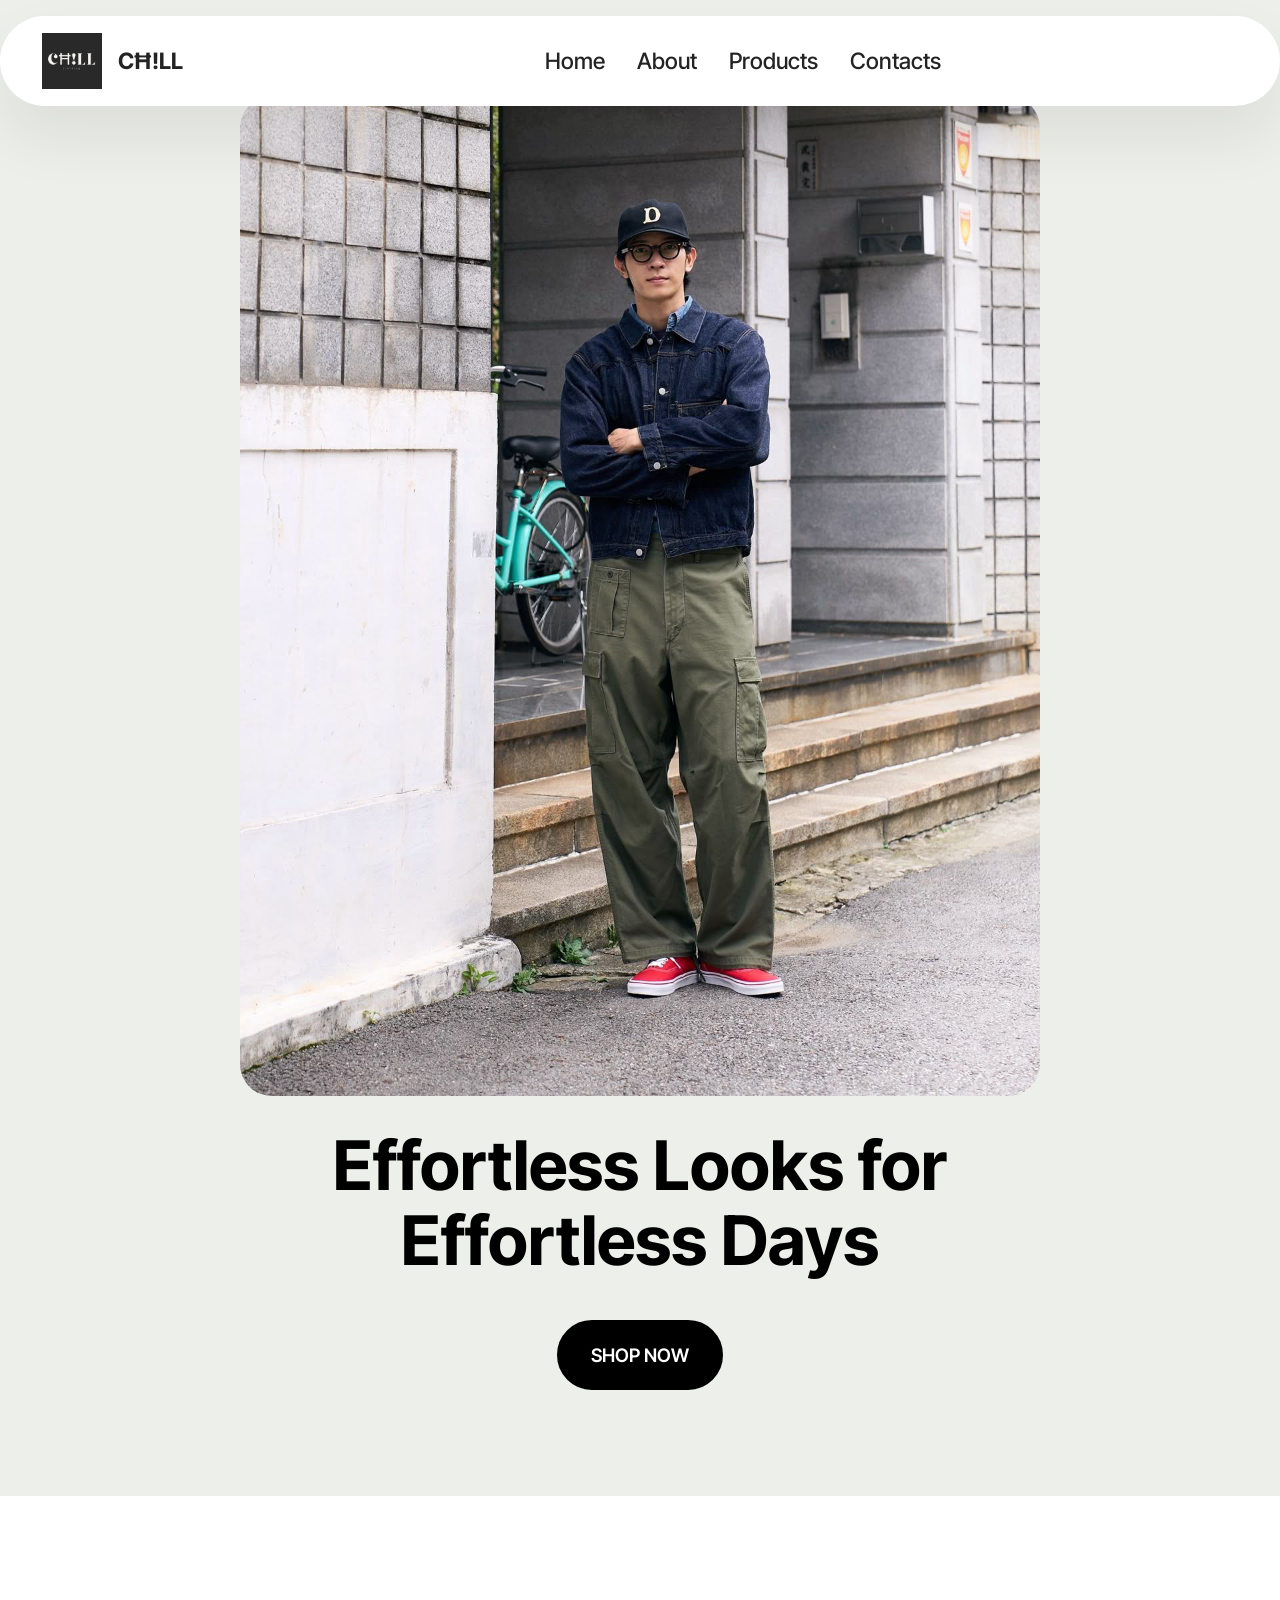
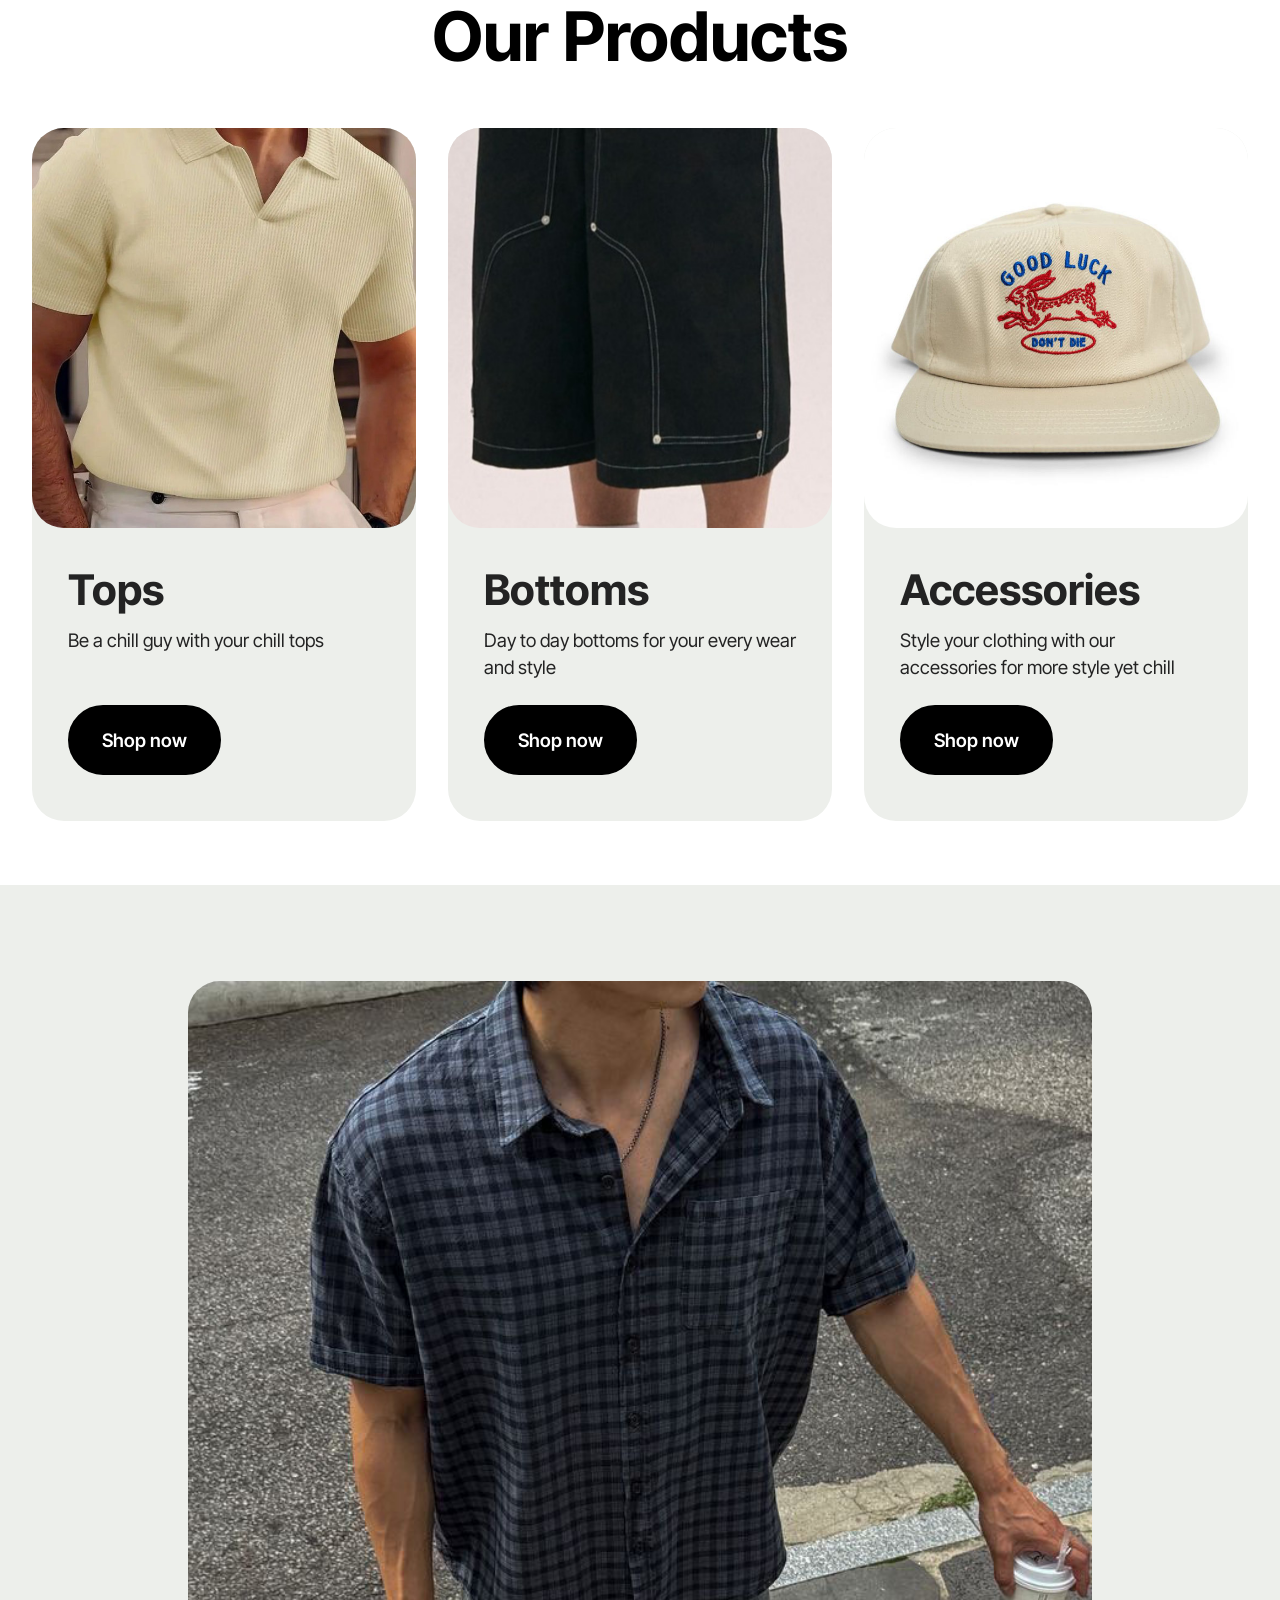
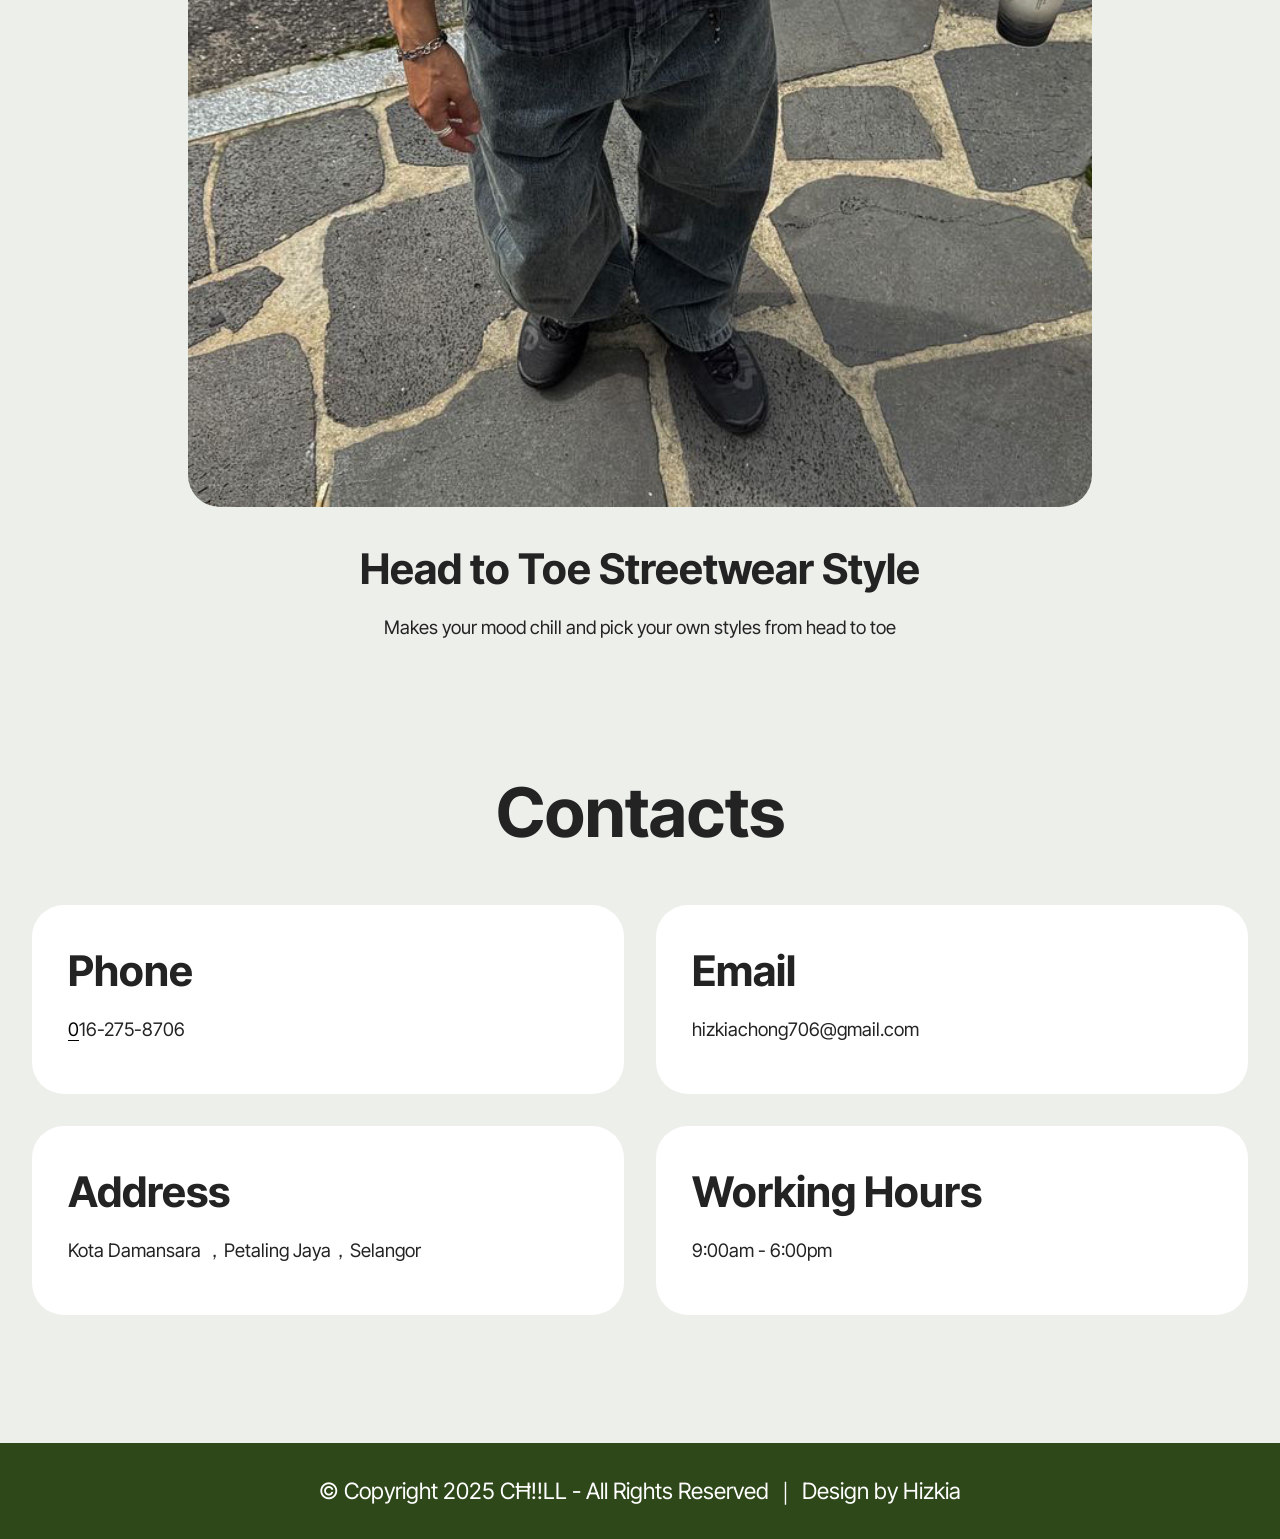
==== index.html @ 0a6db389 "Update index.html" ====
<!DOCTYPE html>
<html  >
<head>
  <!-- Site made with Mobirise Website Builder v6.1.4, https://mobirise.com -->
  <meta charset="UTF-8">
  <meta http-equiv="X-UA-Compatible" content="IE=edge">
  <meta name="generator" content="Mobirise v6.1.4, mobirise.com">
  <meta name="twitter:card" content="summary_large_image"/>
  <meta name="twitter:image:src" content="assets/images/index-meta.jpg">
  <meta property="og:image" content="assets/images/index-meta.jpg">
  <meta name="twitter:title" content="Home">
  <meta name="viewport" content="width=device-width, initial-scale=1, minimum-scale=1">
  <link rel="shortcut icon" href="assets/images/screenshot202025-10-0620at201.42.28e280afpm-89x83.png" type="image/x-icon">
  <meta name="description" content="Shop Now Effortless Looks For Effortless Days">
  
  
  <title>Home</title>
  <link rel="stylesheet" href="assets/web/assets/mobirise-icons2/mobirise2.css">
  <link rel="stylesheet" href="assets/bootstrap/css/bootstrap.min.css">
  <link rel="stylesheet" href="assets/animatecss/animate.css">
  <link rel="stylesheet" href="assets/dropdown/css/style.css">
  <link rel="stylesheet" href="assets/theme/css/style.css">
  <link rel="preload" href="https://fonts.googleapis.com/css?family=Inter+Tight:100,200,300,400,500,600,700,800,900,100i,200i,300i,400i,500i,600i,700i,800i,900i&display=swap" as="style" onload="this.onload=null;this.rel='stylesheet'">
  <noscript><link rel="stylesheet" href="https://fonts.googleapis.com/css?family=Inter+Tight:100,200,300,400,500,600,700,800,900,100i,200i,300i,400i,500i,600i,700i,800i,900i&display=swap"></noscript>
  <link rel="preload" as="style" href="assets/mobirise/css/mbr-additional.css?v=RincNt"><link rel="stylesheet" href="assets/mobirise/css/mbr-additional.css?v=RincNt" type="text/css">

  
  
  
</head>
<body>
  
  <section data-bs-version="5.1" class="menu menu2 cid-tJS6tZXiPa" once="menu" id="menu02-0">
	

	<nav class="navbar navbar-dropdown navbar-fixed-top navbar-expand-lg">
		<div class="container">
			<div class="navbar-brand">
				<span class="navbar-logo">
					<a href="index.html">
						<img src="assets/images/screenshot202025-10-0620at201.42.28e280afpm-89x83.png" alt="Mobirise Website Builder" style="height: 3.5rem;">
					</a>
				</span>
				<span class="navbar-caption-wrap"><a class="navbar-caption text-black text-primary display-4" href="index.html">CĦ!LL</a></span>
			</div>
			<button class="navbar-toggler" type="button" data-toggle="collapse" data-bs-toggle="collapse" data-target="#navbarSupportedContent" data-bs-target="#navbarSupportedContent" aria-controls="navbarNavAltMarkup" aria-expanded="false" aria-label="Toggle navigation">
				<div class="hamburger">
					<span></span>
					<span></span>
					<span></span>
					<span></span>
				</div>
			</button>
			<div class="collapse navbar-collapse" id="navbarSupportedContent">
				<ul class="navbar-nav nav-dropdown nav-right" data-app-modern-menu="true"><li class="nav-item">
						<a class="nav-link link text-black text-primary display-4" href="index.html">Home</a>
					</li>
					<li class="nav-item">
						<a class="nav-link link text-black text-primary display-4" href="aboutus.html" aria-expanded="false">About</a>
					</li><li class="nav-item"><a class="nav-link link text-black text-primary display-4" href="products.html">Products</a></li>
					<li class="nav-item">
						<a class="nav-link link text-black text-primary display-4" href="contacts.html">Contacts</a>
					</li></ul>
				
				
			</div>
		</div>
	</nav>
</section>

<section data-bs-version="5.1" class="header12 cid-uYP26s8XkH" id="header12-1r">
  
  

  <div class="text-center container">
    <div class="row mb-4 justify-content-center">
      <div class="col-12 col-md-8">
        <img class="w-100" src="assets/images/clothing-1200x1500.jpg" alt="Mobirise Website Builder">
      </div>
    </div>
    <div class="row justify-content-center">
      <div class="col-md-12 content-head">
        <h1 class="mbr-section-title mbr-fonts-style mb-4 display-1"><strong>Effortless Looks for Effortless Days</strong></h1>
        
        <div class="mbr-section-btn mt-4"><a class="btn btn-primary display-7" href="https://mobiri.se">SHOP NOW</a></div>
      </div>
    </div>
  </div>
</section>

<section data-bs-version="5.1" class="features4 start cid-uYOu8bEmxZ" id="features04-1q">
	
	
	<div class="container">
		<div class="row justify-content-center">
			<div class="col-12 content-head">
				<div class="mbr-section-head mb-5">
					<h4 class="mbr-section-title mbr-fonts-style align-center mb-0 display-2">
						<strong>Our Products</strong>
					</h4>
					
					
				</div>
			</div>
		</div>
		<div class="row">
			<div class="item features-image col-12 col-md-6 col-lg-4">
				<div class="item-wrapper">
					<div class="item-img">
						<img src="assets/images/mans20tops-712x950.jpeg" alt="Mobirise Website Builder">
					</div>
					<div class="item-content">
						<h5 class="item-title mbr-fonts-style display-5"><strong>Tops</strong></h5>
						<p class="mbr-text mbr-fonts-style display-7">Be a chill guy with your chill tops</p>
						<div class="mbr-section-btn item-footer"><a href="" class="btn item-btn btn-primary display-7">Shop now</a></div>
					</div>

				</div>
			</div>
			<div class="item features-image col-12 col-md-6 col-lg-4">
				<div class="item-wrapper">
					<div class="item-img">
						<img src="assets/images/men20bottomssss-712x949.jpeg" alt="Mobirise Website Builder">
					</div>
					<div class="item-content">
						<h5 class="item-title mbr-fonts-style display-5"><strong>Bottoms</strong></h5>
						<p class="mbr-text mbr-fonts-style display-7">Day to day bottoms for your every wear and style</p>
						<div class="mbr-section-btn item-footer"><a href="" class="btn item-btn btn-primary display-7">Shop now</a></div>
					</div>
				</div>
			</div>
			<div class="item features-image col-12 col-md-6 col-lg-4">
				<div class="item-wrapper">
					<div class="item-img">
						<img src="assets/images/mens20accessories-712x997.jpg" alt="Mobirise Website Builder">
					</div>
					<div class="item-content">
						<h5 class="item-title mbr-fonts-style display-5"><strong>Accessories</strong></h5>
						<p class="mbr-text mbr-fonts-style display-7">Style your clothing with our accessories for more style yet chill</p>
						<div class="mbr-section-btn item-footer"><a href="" class="btn item-btn btn-primary display-7">Shop now</a></div>
					</div>
				</div>
			</div>
		</div>
	</div>
</section>

<section data-bs-version="5.1" class="image01 cid-uYOtbKxInc" id="image01-1l">
  

  
  

  <div class="container">
    <div class="row justify-content-center">
      <div class="col-12 col-lg-9">
        <div class="image-wrapper mb-4">
          <img class="w-100" src="assets/images/mens20clothing20123-736x917.jpg" alt="Mobirise Website Builder">
        </div>
        <h4 class="mbr-description mbr-fonts-style mb-3 align-center display-5"><strong>Head to Toe Streetwear Style</strong></h4>
        <p class="mbr-description mbr-fonts-style mb-0 align-center display-7">Makes your mood chill and pick your own styles from head to toe</p>
      </div>
    </div>
  </div>
</section>

<section data-bs-version="5.1" class="contacts01 cid-uZ0ju9FS9v" id="contacts01-2w">
    

    
    
    <div class="container">
        <div class="row justify-content-center">
            <div class="col-12 content-head">
                <div class="mbr-section-head mb-5">
                    <h3 class="mbr-section-title mbr-fonts-style align-center mb-0 display-2">
                        <strong>Contacts</strong>
                    </h3>
                    
                </div>
            </div>
        </div>
        <div class="row">
            <div class="item features-without-image col-12 col-md-6 active">
                <div class="item-wrapper">
                    <div class="text-wrapper">
                        <h6 class="card-title mbr-fonts-style mb-3 display-5">
                            <strong>Phone</strong>
                        </h6>
                        <p class="mbr-text mbr-fonts-style display-7">
                            <a href="tel:+12345678910" class="text-primary">0</a>16-275-8706</p>
                    </div>
                </div>
            </div>
            <div class="item features-without-image col-12 col-md-6">
                <div class="item-wrapper">
                    <div class="text-wrapper">
                        <h6 class="card-title mbr-fonts-style mb-3 display-5">
                            <strong>Email</strong>
                        </h6>
                        <p class="mbr-text mbr-fonts-style display-7">hizkiachong706@gmail.com</p>
                    </div>
                </div>
            </div>
            <div class="item features-without-image col-12 col-md-6">
                <div class="item-wrapper">
                    <div class="text-wrapper">
                        <h6 class="card-title mbr-fonts-style mb-3 display-5">
                            <strong>Address</strong>
                        </h6>
                        <p class="mbr-text mbr-fonts-style display-7">Kota Damansara ，Petaling Jaya，Selangor</p>
                    </div>
                </div>
            </div>
            <div class="item features-without-image col-12 col-md-6">
                <div class="item-wrapper">
                    <div class="text-wrapper">
                        <h6 class="card-title mbr-fonts-style mb-3 display-5">
                            <strong>Working Hours</strong>
                        </h6>
                        <p class="mbr-text mbr-fonts-style display-7">
                            9:00am - 6:00pm</p>
                    </div>
                </div>
            </div>
        </div>
    </div>
</section>

<section data-bs-version="5.1" class="footer4 cid-uZ0sBGZYHz" once="footers" id="footer04-38">

    

    

    <div class="container">
        <div class="media-container-row align-center mbr-white">
            <div class="col-12">
                <p class="mbr-text mb-0 mbr-fonts-style display-4">
                    © Copyright 2025 CĦ!!LL - All Rights Reserved ｜ Design by Hizkia</p>
            </div>
        </div>
    </div>
</section>
  
  
  <input name="animation" type="hidden">
  </body>
</html>
---- assets/web/assets/mobirise-icons2/mobirise2.css ----
@font-face {
  font-family: 'Moririse2';
  font-display: swap;
  src:  url('mobirise2.eot?f2bix4');
  src:  url('mobirise2.eot?f2bix4#iefix') format('embedded-opentype'),
    url('mobirise2.ttf?f2bix4') format('truetype'),
    url('mobirise2.woff?f2bix4') format('woff'),
    url('mobirise2.svg?f2bix4#mobirise2') format('svg');
  font-weight: normal;
  font-style: normal;
}

[class^="mobi-"], [class*=" mobi-"] {
  /* use !important to prevent issues with browser extensions that change fonts */
  font-family: 'Moririse2' !important;
  speak: none;
  font-style: normal;
  font-weight: normal;
  font-variant: normal;
  text-transform: none;
  line-height: 1;

  /* Better Font Rendering =========== */
  -webkit-font-smoothing: antialiased;
  -moz-osx-font-smoothing: grayscale;
}

.mobi-mbri-add-submenu:before {
  content: "\e900";
}
.mobi-mbri-alert:before {
  content: "\e901";
}
.mobi-mbri-align-center:before {
  content: "\e902";
}
.mobi-mbri-align-justify:before {
  content: "\e903";
}
.mobi-mbri-align-left:before {
  content: "\e904";
}
.mobi-mbri-align-right:before {
  content: "\e905";
}
.mobi-mbri-android:before {
  content: "\e906";
}
.mobi-mbri-apple:before {
  content: "\e907";
}
.mobi-mbri-arrow-down:before {
  content: "\e908";
}
.mobi-mbri-arrow-next:before {
  content: "\e909";
}
.mobi-mbri-arrow-prev:before {
  content: "\e90a";
}
.mobi-mbri-arrow-up:before {
  content: "\e90b";
}
.mobi-mbri-bold:before {
  content: "\e90c";
}
.mobi-mbri-bookmark:before {
  content: "\e90d";
}
.mobi-mbri-bootstrap:before {
  content: "\e90e";
}
.mobi-mbri-briefcase:before {
  content: "\e90f";
}
.mobi-mbri-browse:before {
  content: "\e910";
}
.mobi-mbri-bulleted-list:before {
  content: "\e911";
}
.mobi-mbri-calendar:before {
  content: "\e912";
}
.mobi-mbri-camera:before {
  content: "\e913";
}
.mobi-mbri-cart-add:before {
  content: "\e914";
}
.mobi-mbri-cart-full:before {
  content: "\e915";
}
.mobi-mbri-cash:before {
  content: "\e916";
}
.mobi-mbri-change-style:before {
  content: "\e917";
}
.mobi-mbri-chat:before {
  content: "\e918";
}
.mobi-mbri-clock:before {
  content: "\e919";
}
.mobi-mbri-close:before {
  content: "\e91a";
}
.mobi-mbri-cloud:before {
  content: "\e91b";
}
.mobi-mbri-code:before {
  content: "\e91c";
}
.mobi-mbri-contact-form:before {
  content: "\e91d";
}
.mobi-mbri-credit-card:before {
  content: "\e91e";
}
.mobi-mbri-cursor-click:before {
  content: "\e91f";
}
.mobi-mbri-cust-feedback:before {
  content: "\e920";
}
.mobi-mbri-database:before {
  content: "\e921";
}
.mobi-mbri-delivery:before {
  content: "\e922";
}
.mobi-mbri-desktop:before {
  content: "\e923";
}
.mobi-mbri-devices:before {
  content: "\e924";
}
.mobi-mbri-down:before {
  content: "\e925";
}
.mobi-mbri-download-2:before {
  content: "\e926";
}
.mobi-mbri-download:before {
  content: "\e927";
}
.mobi-mbri-drag-n-drop-2:before {
  content: "\e928";
}
.mobi-mbri-drag-n-drop:before {
  content: "\e929";
}
.mobi-mbri-edit-2:before {
  content: "\e92a";
}
.mobi-mbri-edit:before {
  content: "\e92b";
}
.mobi-mbri-error:before {
  content: "\e92c";
}
.mobi-mbri-extension:before {
  content: "\e92d";
}
.mobi-mbri-features:before {
  content: "\e92e";
}
.mobi-mbri-file:before {
  content: "\e92f";
}
.mobi-mbri-flag:before {
  content: "\e930";
}
.mobi-mbri-folder:before {
  content: "\e931";
}
.mobi-mbri-gift:before {
  content: "\e932";
}
.mobi-mbri-github:before {
  content: "\e933";
}
.mobi-mbri-globe-2:before {
  content: "\e934";
}
.mobi-mbri-globe:before {
  content: "\e935";
}
.mobi-mbri-growing-chart:before {
  content: "\e936";
}
.mobi-mbri-hearth:before {
  content: "\e937";
}
.mobi-mbri-help:before {
  content: "\e938";
}
.mobi-mbri-home:before {
  content: "\e939";
}
.mobi-mbri-hot-cup:before {
  content: "\e93a";
}
.mobi-mbri-idea:before {
  content: "\e93b";
}
.mobi-mbri-image-gallery:before {
  content: "\e93c";
}
.mobi-mbri-image-slider:before {
  content: "\e93d";
}
.mobi-mbri-info:before {
  content: "\e93e";
}
.mobi-mbri-italic:before {
  content: "\e93f";
}
.mobi-mbri-key:before {
  content: "\e940";
}
.mobi-mbri-laptop:before {
  content: "\e941";
}
.mobi-mbri-layers:before {
  content: "\e942";
}
.mobi-mbri-left-right:before {
  content: "\e943";
}
.mobi-mbri-left:before {
  content: "\e944";
}
.mobi-mbri-letter:before {
  content: "\e945";
}
.mobi-mbri-like:before {
  content: "\e946";
}
.mobi-mbri-link:before {
  content: "\e947";
}
.mobi-mbri-lock:before {
  content: "\e948";
}
.mobi-mbri-login:before {
  content: "\e949";
}
.mobi-mbri-logout:before {
  content: "\e94a";
}
.mobi-mbri-magic-stick:before {
  content: "\e94b";
}
.mobi-mbri-map-pin:before {
  content: "\e94c";
}
.mobi-mbri-menu:before {
  content: "\e94d";
}
.mobi-mbri-mobile-2:before {
  content: "\e94e";
}
.mobi-mbri-mobile-horizontal:before {
  content: "\e94f";
}
.mobi-mbri-mobile:before {
  content: "\e950";
}
.mobi-mbri-mobirise:before {
  content: "\e951";
}
.mobi-mbri-more-horizontal:before {
  content: "\e952";
}
.mobi-mbri-more-vertical:before {
  content: "\e953";
}
.mobi-mbri-music:before {
  content: "\e954";
}
.mobi-mbri-new-file:before {
  content: "\e955";
}
.mobi-mbri-numbered-list:before {
  content: "\e956";
}
.mobi-mbri-opened-folder:before {
  content: "\e957";
}
.mobi-mbri-pages:before {
  content: "\e958";
}
.mobi-mbri-paper-plane:before {
  content: "\e959";
}
.mobi-mbri-paperclip:before {
  content: "\e95a";
}
.mobi-mbri-phone:before {
  content: "\e95b";
}
.mobi-mbri-photo:before {
  content: "\e95c";
}
.mobi-mbri-photos:before {
  content: "\e95d";
}
.mobi-mbri-pin:before {
  content: "\e95e";
}
.mobi-mbri-play:before {
  content: "\e95f";
}
.mobi-mbri-plus:before {
  content: "\e960";
}
.mobi-mbri-preview:before {
  content: "\e961";
}
.mobi-mbri-print:before {
  content: "\e962";
}
.mobi-mbri-protect:before {
  content: "\e963";
}
.mobi-mbri-question:before {
  content: "\e964";
}
.mobi-mbri-quote-left:before {
  content: "\e965";
}
.mobi-mbri-quote-right:before {
  content: "\e966";
}
.mobi-mbri-redo:before {
  content: "\e967";
}
.mobi-mbri-refresh:before {
  content: "\e968";
}
.mobi-mbri-responsive-2:before {
  content: "\e969";
}
.mobi-mbri-responsive:before {
  content: "\e96a";
}
.mobi-mbri-right:before {
  content: "\e96b";
}
.mobi-mbri-rocket:before {
  content: "\e96c";
}
.mobi-mbri-sad-face:before {
  content: "\e96d";
}
.mobi-mbri-sale:before {
  content: "\e96e";
}
.mobi-mbri-save:before {
  content: "\e96f";
}
.mobi-mbri-search:before {
  content: "\e970";
}
.mobi-mbri-setting-2:before {
  content: "\e971";
}
.mobi-mbri-setting-3:before {
  content: "\e972";
}
.mobi-mbri-setting:before {
  content: "\e973";
}
.mobi-mbri-share:before {
  content: "\e974";
}
.mobi-mbri-shopping-bag:before {
  content: "\e975";
}
.mobi-mbri-shopping-basket:before {
  content: "\e976";
}
.mobi-mbri-shopping-cart:before {
  content: "\e977";
}
.mobi-mbri-sites:before {
  content: "\e978";
}
.mobi-mbri-smile-face:before {
  content: "\e979";
}
.mobi-mbri-speed:before {
  content: "\e97a";
}
.mobi-mbri-star:before {
  content: "\e97b";
}
.mobi-mbri-success:before {
  content: "\e97c";
}
.mobi-mbri-sun:before {
  content: "\e97d";
}
.mobi-mbri-sun2:before {
  content: "\e97e";
}
.mobi-mbri-tablet-vertical:before {
  content: "\e97f";
}
.mobi-mbri-tablet:before {
  content: "\e980";
}
.mobi-mbri-target:before {
  content: "\e981";
}
.mobi-mbri-timer:before {
  content: "\e982";
}
.mobi-mbri-to-ftp:before {
  content: "\e983";
}
.mobi-mbri-to-local-drive:before {
  content: "\e984";
}
.mobi-mbri-touch-swipe:before {
  content: "\e985";
}
.mobi-mbri-touch:before {
  content: "\e986";
}
.mobi-mbri-trash:before {
  content: "\e987";
}
.mobi-mbri-underline:before {
  content: "\e988";
}
.mobi-mbri-undo:before {
  content: "\e989";
}
.mobi-mbri-unlink:before {
  content: "\e98a";
}
.mobi-mbri-unlock:before {
  content: "\e98b";
}
.mobi-mbri-up-down:before {
  content: "\e98c";
}
.mobi-mbri-up:before {
  content: "\e98d";
}
.mobi-mbri-update:before {
  content: "\e98e";
}
.mobi-mbri-upload-2:before {
  content: "\e98f";
}
.mobi-mbri-upload:before {
  content: "\e990";
}
.mobi-mbri-user-2:before {
  content: "\e991";
}
.mobi-mbri-user:before {
  content: "\e992";
}
.mobi-mbri-users:before {
  content: "\e993";
}
.mobi-mbri-video-play:before {
  content: "\e994";
}
.mobi-mbri-video:before {
  content: "\e995";
}
.mobi-mbri-watch:before {
  content: "\e996";
}
.mobi-mbri-website-theme-2:before {
  content: "\e997";
}
.mobi-mbri-website-theme:before {
  content: "\e998";
}
.mobi-mbri-wifi:before {
  content: "\e999";
}
.mobi-mbri-windows:before {
  content: "\e99a";
}
.mobi-mbri-zoom-in:before {
  content: "\e99b";
}
.mobi-mbri-zoom-out:before {
  content: "\e99c";
}
---- assets/dropdown/css/style.css ----
.navbar-dropdown {
  left: 0;
  padding: 0;
  position: absolute;
  right: 0;
  top: 0;
  transition: all 0.45s ease;
  z-index: 1030;
  background: #282828; }
  .navbar-dropdown .navbar-logo {
    margin-right: 0.8rem;
    transition: margin 0.3s ease-in-out;
    vertical-align: middle; }
    .navbar-dropdown .navbar-logo img {
      height: 3.125rem;
      transition: all 0.3s ease-in-out; }
    .navbar-dropdown .navbar-logo.mbr-iconfont {
      font-size: 3.125rem;
      line-height: 3.125rem; }
  .navbar-dropdown .navbar-caption {
    font-weight: 700;
    white-space: normal;
    vertical-align: -4px;
    line-height: 3.125rem !important; }
    .navbar-dropdown .navbar-caption, .navbar-dropdown .navbar-caption:hover {
      color: inherit;
      text-decoration: none; }
  .navbar-dropdown .mbr-iconfont + .navbar-caption {
    vertical-align: -1px; }
  .navbar-dropdown.navbar-fixed-top {
    position: fixed; }
  .navbar-dropdown .navbar-brand span {
    vertical-align: -4px; }
  .navbar-dropdown.bg-color.transparent {
    background: none; }
  .navbar-dropdown.navbar-short .navbar-brand {
    padding: 0.625rem 0; }
    .navbar-dropdown.navbar-short .navbar-brand span {
      vertical-align: -1px; }
  .navbar-dropdown.navbar-short .navbar-caption {
    line-height: 2.375rem !important;
    vertical-align: -2px; }
  .navbar-dropdown.navbar-short .navbar-logo {
    margin-right: 0.5rem; }
    .navbar-dropdown.navbar-short .navbar-logo img {
      height: 2.375rem; }
    .navbar-dropdown.navbar-short .navbar-logo.mbr-iconfont {
      font-size: 2.375rem;
      line-height: 2.375rem; }
  .navbar-dropdown.navbar-short .mbr-table-cell {
    height: 3.625rem; }
  .navbar-dropdown .navbar-close {
    left: 0.6875rem;
    position: fixed;
    top: 0.75rem;
    z-index: 1000; }
  .navbar-dropdown .hamburger-icon {
    content: "";
    display: inline-block;
    vertical-align: middle;
    width: 16px;
    -webkit-box-shadow: 0 -6px 0 1px #282828,0 0 0 1px #282828,0 6px 0 1px #282828;
    -moz-box-shadow: 0 -6px 0 1px #282828,0 0 0 1px #282828,0 6px 0 1px #282828;
    box-shadow: 0 -6px 0 1px #282828,0 0 0 1px #282828,0 6px 0 1px #282828; }

.dropdown-menu .dropdown-toggle[data-toggle="dropdown-submenu"]::after {
  border-bottom: 0.35em solid transparent;
  border-left: 0.35em solid;
  border-right: 0;
  border-top: 0.35em solid transparent;
  margin-left: 0.3rem; }

.dropdown-menu .dropdown-item:focus {
  outline: 0; }

.nav-dropdown {
  font-size: 0.75rem;
  font-weight: 500;
  height: auto !important; }
  .nav-dropdown .nav-btn {
    padding-left: 1rem; }
  .nav-dropdown .link {
    margin: .667em 1.667em;
    font-weight: 500;
    padding: 0;
    transition: color .2s ease-in-out; }
    .nav-dropdown .link.dropdown-toggle {
      margin-right: 2.583em; }
      .nav-dropdown .link.dropdown-toggle::after {
        margin-left: .25rem;
        border-top: 0.35em solid;
        border-right: 0.35em solid transparent;
        border-left: 0.35em solid transparent;
        border-bottom: 0; }
      .nav-dropdown .link.dropdown-toggle[aria-expanded="true"] {
        margin: 0;
        padding: 0.667em 3.263em  0.667em 1.667em; }
  .nav-dropdown .link::after,
  .nav-dropdown .dropdown-item::after {
    color: inherit; }
  .nav-dropdown .btn {
    font-size: 0.75rem;
    font-weight: 700;
    letter-spacing: 0;
    margin-bottom: 0;
    padding-left: 1.25rem;
    padding-right: 1.25rem; }
  .nav-dropdown .dropdown-menu {
    border-radius: 0;
    border: 0;
    left: 0;
    margin: 0;
    padding-bottom: 1.25rem;
    padding-top: 1.25rem;
    position: relative; }
  .nav-dropdown .dropdown-submenu {
    margin-left: 0.125rem;
    top: 0; }
  .nav-dropdown .dropdown-item {
    font-weight: 500;
    line-height: 2;
    padding: 0.3846em 4.615em 0.3846em 1.5385em;
    position: relative;
    transition: color .2s ease-in-out, background-color .2s ease-in-out; }
    .nav-dropdown .dropdown-item::after {
      margin-top: -0.3077em;
      position: absolute;
      right: 1.1538em;
      top: 50%; }
    .nav-dropdown .dropdown-item:focus, .nav-dropdown .dropdown-item:hover {
      background: none; }

@media (max-width: 767px) {
  .nav-dropdown.navbar-toggleable-sm {
    bottom: 0;
    display: none;
    left: 0;
    overflow-x: hidden;
    position: fixed;
    top: 0;
    transform: translateX(-100%);
    -ms-transform: translateX(-100%);
    -webkit-transform: translateX(-100%);
    width: 18.75rem;
    z-index: 999; } }
.nav-dropdown.navbar-toggleable-xl {
  bottom: 0;
  display: none;
  left: 0;
  overflow-x: hidden;
  position: fixed;
  top: 0;
  transform: translateX(-100%);
  -ms-transform: translateX(-100%);
  -webkit-transform: translateX(-100%);
  width: 18.75rem;
  z-index: 999; }

.nav-dropdown-sm {
  display: block !important;
  overflow-x: hidden;
  overflow: auto;
  padding-top: 3.875rem; }
  .nav-dropdown-sm::after {
    content: "";
    display: block;
    height: 3rem;
    width: 100%; }
  .nav-dropdown-sm.collapse.in ~ .navbar-close {
    display: block !important; }
  .nav-dropdown-sm.collapsing, .nav-dropdown-sm.collapse.in {
    transform: translateX(0);
    -ms-transform: translateX(0);
    -webkit-transform: translateX(0);
    transition: all 0.25s ease-out;
    -webkit-transition: all 0.25s ease-out;
    background: #282828; }
  .nav-dropdown-sm.collapsing[aria-expanded="false"] {
    transform: translateX(-100%);
    -ms-transform: translateX(-100%);
    -webkit-transform: translateX(-100%); }
  .nav-dropdown-sm .nav-item {
    display: block;
    margin-left: 0 !important;
    padding-left: 0; }
  .nav-dropdown-sm .link,
  .nav-dropdown-sm .dropdown-item {
    border-top: 1px dotted rgba(255, 255, 255, 0.1);
    font-size: 0.8125rem;
    line-height: 1.6;
    margin: 0 !important;
    padding: 0.875rem 2.4rem 0.875rem 1.5625rem !important;
    position: relative;
    white-space: normal; }
    .nav-dropdown-sm .link:focus, .nav-dropdown-sm .link:hover,
    .nav-dropdown-sm .dropdown-item:focus,
    .nav-dropdown-sm .dropdown-item:hover {
      background: rgba(0, 0, 0, 0.2) !important;
      color: #c0a375; }
  .nav-dropdown-sm .nav-btn {
    position: relative;
    padding: 1.5625rem 1.5625rem 0 1.5625rem; }
    .nav-dropdown-sm .nav-btn::before {
      border-top: 1px dotted rgba(255, 255, 255, 0.1);
      content: "";
      left: 0;
      position: absolute;
      top: 0;
      width: 100%; }
    .nav-dropdown-sm .nav-btn + .nav-btn {
      padding-top: 0.625rem; }
      .nav-dropdown-sm .nav-btn + .nav-btn::before {
        display: none; }
  .nav-dropdown-sm .btn {
    padding: 0.625rem 0; }
  .nav-dropdown-sm .dropdown-toggle[data-toggle="dropdown-submenu"]::after {
    margin-left: .25rem;
    border-top: 0.35em solid;
    border-right: 0.35em solid transparent;
    border-left: 0.35em solid transparent;
    border-bottom: 0; }
  .nav-dropdown-sm .dropdown-toggle[data-toggle="dropdown-submenu"][aria-expanded="true"]::after {
    border-top: 0;
    border-right: 0.35em solid transparent;
    border-left: 0.35em solid transparent;
    border-bottom: 0.35em solid; }
  .nav-dropdown-sm .dropdown-menu {
    margin: 0;
    padding: 0;
    position: relative;
    top: 0;
    left: 0;
    width: 100%;
    border: 0;
    float: none;
    border-radius: 0;
    background: none; }
  .nav-dropdown-sm .dropdown-submenu {
    left: 100%;
    margin-left: 0.125rem;
    margin-top: -1.25rem;
    top: 0; }

.navbar-toggleable-sm .nav-dropdown .dropdown-menu {
  position: absolute; }

.navbar-toggleable-sm .nav-dropdown .dropdown-submenu {
  left: 100%;
  margin-left: 0.125rem;
  margin-top: -1.25rem;
  top: 0; }

.navbar-toggleable-sm.opened .nav-dropdown .dropdown-menu {
  position: relative; }

.navbar-toggleable-sm.opened .nav-dropdown .dropdown-submenu {
  left: 0;
  margin-left: 00rem;
  margin-top: 0rem;
  top: 0; }

.is-builder .nav-dropdown.collapsing {
  transition: none !important; }
---- assets/theme/css/style.css ----
@charset "UTF-8";
section {
  background-color: #ffffff;
}

body {
  font-style: normal;
  line-height: 1.5;
  font-weight: 400;
  color: #232323;
  position: relative;
}

button {
  background-color: transparent;
  border-color: transparent;
}

.embla__button,
.carousel-control {
  background-color: #edefea !important;
  opacity: 0.8 !important;
  color: #464845 !important;
  border-color: #edefea !important;
}

.carousel .close,
.modalWindow .close {
  background-color: #edefea !important;
  color: #464845 !important;
  border-color: #edefea !important;
  opacity: 0.8 !important;
}

.carousel .close:hover,
.modalWindow .close:hover {
  opacity: 1 !important;
}

.carousel-indicators li {
  background-color: #edefea !important;
  border: 2px solid #464845 !important;
}

.carousel-indicators li:hover,
.carousel-indicators li:active {
  opacity: 0.8 !important;
}

.embla__button:hover,
.carousel-control:hover {
  background-color: #edefea !important;
  opacity: 1 !important;
}

.modalWindow-video-container {
  height: 80%;
}

section,
.container,
.container-fluid {
  position: relative;
  word-wrap: break-word;
}

a.mbr-iconfont:hover {
  text-decoration: none;
}

.article .lead p,
.article .lead ul,
.article .lead ol,
.article .lead pre,
.article .lead blockquote {
  margin-bottom: 0;
}

a {
  font-style: normal;
  font-weight: 400;
  cursor: pointer;
}
a, a:hover {
  text-decoration: none;
}

.mbr-section-title {
  font-style: normal;
  line-height: 1.3;
}

.mbr-section-subtitle {
  line-height: 1.3;
}

.mbr-text {
  font-style: normal;
  line-height: 1.7;
}

h1,
h2,
h3,
h4,
h5,
h6,
.display-1,
.display-2,
.display-4,
.display-5,
.display-7,
span,
p,
a {
  line-height: 1;
  word-break: break-word;
  word-wrap: break-word;
  font-weight: 400;
}

b,
strong {
  font-weight: bold;
}

input:-webkit-autofill, input:-webkit-autofill:hover, input:-webkit-autofill:focus, input:-webkit-autofill:active {
  transition-delay: 9999s;
  -webkit-transition-property: background-color, color;
  transition-property: background-color, color;
}

textarea[type=hidden] {
  display: none;
}

section {
  background-position: 50% 50%;
  background-repeat: no-repeat;
  background-size: cover;
}
section .mbr-background-video,
section .mbr-background-video-preview {
  position: absolute;
  bottom: 0;
  left: 0;
  right: 0;
  top: 0;
}

.hidden {
  visibility: hidden;
}

.mbr-z-index20 {
  z-index: 20;
}

/*! Base colors */
.mbr-white {
  color: #ffffff;
}

.mbr-black {
  color: #111111;
}

.mbr-bg-white {
  background-color: #ffffff;
}

.mbr-bg-black {
  background-color: #000000;
}

/*! Text-aligns */
.align-left {
  text-align: left;
}

.align-center {
  text-align: center;
}

.align-right {
  text-align: right;
}

/*! Font-weight  */
.mbr-light {
  font-weight: 300;
}

.mbr-regular {
  font-weight: 400;
}

.mbr-semibold {
  font-weight: 500;
}

.mbr-bold {
  font-weight: 700;
}

/*! Media  */
.media-content {
  flex-basis: 100%;
}

.media-container-row {
  display: flex;
  flex-direction: row;
  flex-wrap: wrap;
  justify-content: center;
  align-content: center;
  align-items: start;
}
.media-container-row .media-size-item {
  width: 400px;
}

.media-container-column {
  display: flex;
  flex-direction: column;
  flex-wrap: wrap;
  justify-content: center;
  align-content: center;
  align-items: stretch;
}
.media-container-column > * {
  width: 100%;
}

@media (min-width: 992px) {
  .media-container-row {
    flex-wrap: nowrap;
  }
}
figure {
  margin-bottom: 0;
  overflow: hidden;
}

figure[mbr-media-size] {
  transition: width 0.1s;
}

img,
iframe {
  display: block;
  width: 100%;
}

.card {
  background-color: transparent;
  border: none;
}

.card-box {
  width: 100%;
}

.card-img {
  text-align: center;
  flex-shrink: 0;
  -webkit-flex-shrink: 0;
}

.media {
  max-width: 100%;
  margin: 0 auto;
}

.mbr-figure {
  align-self: center;
}

.media-container > div {
  max-width: 100%;
}

.mbr-figure img,
.card-img img {
  width: 100%;
}

@media (max-width: 991px) {
  .media-size-item {
    width: auto !important;
  }
  .media {
    width: auto;
  }
  .mbr-figure {
    width: 100% !important;
  }
}
/*! Buttons */
.mbr-section-btn {
  margin-left: -0.6rem;
  margin-right: -0.6rem;
  font-size: 0;
}

.btn {
  font-weight: 600;
  border-width: 1px;
  font-style: normal;
  margin: 0.6rem 0.6rem;
  white-space: normal;
  transition: all 0.2s ease-in-out;
  display: inline-flex;
  align-items: center;
  justify-content: center;
  word-break: break-word;
}

.btn-sm {
  font-weight: 600;
  letter-spacing: 0px;
  transition: all 0.3s ease-in-out;
}

.btn-md {
  font-weight: 600;
  letter-spacing: 0px;
  transition: all 0.3s ease-in-out;
}

.btn-lg {
  font-weight: 600;
  letter-spacing: 0px;
  transition: all 0.3s ease-in-out;
}

.btn-form {
  margin: 0;
}
.btn-form:hover {
  cursor: pointer;
}

nav .mbr-section-btn {
  margin-left: 0rem;
  margin-right: 0rem;
}

/*! Btn icon margin */
.btn .mbr-iconfont,
.btn.btn-sm .mbr-iconfont {
  order: 1;
  cursor: pointer;
  margin-left: 0.5rem;
  vertical-align: sub;
}

.btn.btn-md .mbr-iconfont,
.btn.btn-md .mbr-iconfont {
  margin-left: 0.8rem;
}

.mbr-regular {
  font-weight: 400;
}

.mbr-semibold {
  font-weight: 500;
}

.mbr-bold {
  font-weight: 700;
}

[type=submit] {
  -webkit-appearance: none;
}

/*! Full-screen */
.mbr-fullscreen .mbr-overlay {
  min-height: 100vh;
}

.mbr-fullscreen {
  display: flex;
  display: -moz-flex;
  display: -ms-flex;
  display: -o-flex;
  align-items: center;
  min-height: 100vh;
  padding-top: 3rem;
  padding-bottom: 3rem;
}

/*! Map */
.map {
  height: 25rem;
  position: relative;
}
.map iframe {
  width: 100%;
  height: 100%;
}

/*! Scroll to top arrow */
.mbr-arrow-up {
  bottom: 25px;
  right: 90px;
  position: fixed;
  text-align: right;
  z-index: 5000;
  color: #ffffff;
  font-size: 22px;
}

.mbr-arrow-up a {
  background: rgba(0, 0, 0, 0.2);
  border-radius: 50%;
  color: #fff;
  display: inline-block;
  height: 60px;
  width: 60px;
  border: 2px solid #fff;
  outline-style: none !important;
  position: relative;
  text-decoration: none;
  transition: all 0.3s ease-in-out;
  cursor: pointer;
  text-align: center;
}
.mbr-arrow-up a:hover {
  background-color: rgba(0, 0, 0, 0.4);
}
.mbr-arrow-up a i {
  line-height: 60px;
}

.mbr-arrow-up-icon {
  display: block;
  color: #fff;
}

.mbr-arrow-up-icon::before {
  content: "›";
  display: inline-block;
  font-family: serif;
  font-size: 22px;
  line-height: 1;
  font-style: normal;
  position: relative;
  top: 6px;
  left: -4px;
  transform: rotate(-90deg);
}

/*! Arrow Down */
.mbr-arrow {
  position: absolute;
  bottom: 45px;
  left: 50%;
  width: 60px;
  height: 60px;
  cursor: pointer;
  background-color: rgba(80, 80, 80, 0.5);
  border-radius: 50%;
  transform: translateX(-50%);
}
@media (max-width: 767px) {
  .mbr-arrow {
    display: none;
  }
}
.mbr-arrow > a {
  display: inline-block;
  text-decoration: none;
  outline-style: none;
  animation: arrowdown 1.7s ease-in-out infinite;
  color: #ffffff;
}
.mbr-arrow > a > i {
  position: absolute;
  top: -2px;
  left: 15px;
  font-size: 2rem;
}

#scrollToTop a i::before {
  content: "";
  position: absolute;
  display: block;
  border-bottom: 2.5px solid #fff;
  border-left: 2.5px solid #fff;
  width: 27.8%;
  height: 27.8%;
  left: 50%;
  top: 51%;
  transform: translateY(-30%) translateX(-50%) rotate(135deg);
}

@keyframes arrowdown {
  0% {
    transform: translateY(0px);
  }
  50% {
    transform: translateY(-5px);
  }
  100% {
    transform: translateY(0px);
  }
}
@media (max-width: 500px) {
  .mbr-arrow-up {
    left: 0;
    right: 0;
    text-align: center;
  }
}
/*Gradients animation*/
@keyframes gradient-animation {
  from {
    background-position: 0% 100%;
    animation-timing-function: ease-in-out;
  }
  to {
    background-position: 100% 0%;
    animation-timing-function: ease-in-out;
  }
}
.bg-gradient {
  background-size: 200% 200%;
  animation: gradient-animation 5s infinite alternate;
  -webkit-animation: gradient-animation 5s infinite alternate;
}

.menu .navbar-brand {
  display: -webkit-flex;
}
.menu .navbar-brand span {
  display: flex;
  display: -webkit-flex;
}
.menu .navbar-brand .navbar-caption-wrap {
  display: -webkit-flex;
}
.menu .navbar-brand .navbar-logo img {
  display: -webkit-flex;
  width: auto;
}
@media (min-width: 768px) and (max-width: 991px) {
  .menu .navbar-toggleable-sm .navbar-nav {
    display: -ms-flexbox;
  }
}
@media (max-width: 991px) {
  .menu .navbar-collapse {
    max-height: 93.5vh;
  }
  .menu .navbar-collapse.show {
    overflow: auto;
  }
}
@media (min-width: 992px) {
  .menu .navbar-nav.nav-dropdown {
    display: -webkit-flex;
  }
  .menu .navbar-toggleable-sm .navbar-collapse {
    display: -webkit-flex !important;
  }
  .menu .collapsed .navbar-collapse {
    max-height: 93.5vh;
  }
  .menu .collapsed .navbar-collapse.show {
    overflow: auto;
  }
}
@media (max-width: 767px) {
  .menu .navbar-collapse {
    max-height: 80vh;
  }
}

.nav-link .mbr-iconfont {
  margin-right: 0.5rem;
}

.navbar {
  display: -webkit-flex;
  -webkit-flex-wrap: wrap;
  -webkit-align-items: center;
  -webkit-justify-content: space-between;
}

.navbar-collapse {
  -webkit-flex-basis: 100%;
  -webkit-flex-grow: 1;
  -webkit-align-items: center;
}

.nav-dropdown .link {
  padding: 0.667em 1.667em !important;
  margin: 0 !important;
}

.nav {
  display: -webkit-flex;
  -webkit-flex-wrap: wrap;
}

.row {
  display: -webkit-flex;
  -webkit-flex-wrap: wrap;
}

.justify-content-center {
  -webkit-justify-content: center;
}

.form-inline {
  display: -webkit-flex;
}

.card-wrapper {
  -webkit-flex: 1;
}

.carousel-control {
  z-index: 10;
  display: -webkit-flex;
}

.carousel-controls {
  display: -webkit-flex;
}

.media {
  display: -webkit-flex;
}

.form-group:focus {
  outline: none;
}

.jq-selectbox__select {
  padding: 7px 0;
  position: relative;
}

.jq-selectbox__dropdown {
  overflow: hidden;
  border-radius: 10px;
  position: absolute;
  top: 100%;
  left: 0 !important;
  width: 100% !important;
}

.jq-selectbox__trigger-arrow {
  right: 0;
  transform: translateY(-50%);
}

.jq-selectbox li {
  padding: 1.07em 0.5em;
}

input[type=range] {
  padding-left: 0 !important;
  padding-right: 0 !important;
}

.modal-dialog,
.modal-content {
  height: 100%;
}

.modal-dialog .carousel-inner {
  height: calc(100vh - 1.75rem);
}
@media (max-width: 575px) {
  .modal-dialog .carousel-inner {
    height: calc(100vh - 1rem);
  }
}

.carousel-item {
  text-align: center;
}

.carousel-item img {
  margin: auto;
}

.navbar-toggler {
  align-self: flex-start;
  padding: 0.25rem 0.75rem;
  font-size: 1.25rem;
  line-height: 1;
  background: transparent;
  border: 1px solid transparent;
  border-radius: 0.25rem;
}

.navbar-toggler:focus,
.navbar-toggler:hover {
  text-decoration: none;
  box-shadow: none;
}

.navbar-toggler-icon {
  display: inline-block;
  width: 1.5em;
  height: 1.5em;
  vertical-align: middle;
  content: "";
  background: no-repeat center center;
  background-size: 100% 100%;
}

.navbar-toggler-left {
  position: absolute;
  left: 1rem;
}

.navbar-toggler-right {
  position: absolute;
  right: 1rem;
}

.card-img {
  width: auto;
}

.menu .navbar.collapsed:not(.beta-menu) {
  flex-direction: column;
}

.carousel-item.active,
.carousel-item-next,
.carousel-item-prev {
  display: flex;
}

.note-air-layout .dropup .dropdown-menu,
.note-air-layout .navbar-fixed-bottom .dropdown .dropdown-menu {
  bottom: initial !important;
}

html,
body {
  height: auto;
  min-height: 100vh;
}

.dropup .dropdown-toggle::after {
  display: none;
}

.form-asterisk {
  font-family: initial;
  position: absolute;
  top: -2px;
  font-weight: normal;
}

.form-control-label {
  position: relative;
  cursor: pointer;
  margin-bottom: 0.357em;
  padding: 0;
}

.alert {
  color: #ffffff;
  border-radius: 0;
  border: 0;
  font-size: 1.1rem;
  line-height: 1.5;
  margin-bottom: 1.875rem;
  padding: 1.25rem;
  position: relative;
  text-align: center;
}
.alert.alert-form::after {
  background-color: inherit;
  bottom: -7px;
  content: "";
  display: block;
  height: 14px;
  left: 50%;
  margin-left: -7px;
  position: absolute;
  transform: rotate(45deg);
  width: 14px;
}

.form-control {
  background-color: #ffffff;
  background-clip: border-box;
  color: #232323;
  line-height: 1rem !important;
  height: auto;
  padding: 1.2rem 2rem;
  transition: border-color 0.25s ease 0s;
  border: 1px solid transparent !important;
  border-radius: 4px;
  box-shadow: rgba(0, 0, 0, 0.07) 0px 1px 1px 0px, rgba(0, 0, 0, 0.07) 0px 1px 3px 0px, rgba(0, 0, 0, 0.03) 0px 0px 0px 1px;
}
.form-active .form-control:invalid {
  border-color: red;
}

.row > * {
  padding-right: 1rem;
  padding-left: 1rem;
}

form .row {
  margin-left: -0.6rem;
  margin-right: -0.6rem;
}
form .row [class*=col] {
  padding-left: 0.6rem;
  padding-right: 0.6rem;
}

form .mbr-section-btn {
  padding-left: 0.6rem;
  padding-right: 0.6rem;
}

form .form-check-input {
  margin-top: 0.5;
}

textarea.form-control {
  line-height: 1.5rem !important;
}

.form-group {
  margin-bottom: 1.2rem;
}

.form-control,
form .btn {
  min-height: 48px;
}

.gdpr-block label span.textGDPR input[name=gdpr] {
  top: 7px;
}

.form-control:focus {
  box-shadow: none;
}

:focus {
  outline: none;
}

.mbr-overlay {
  background-color: #000;
  bottom: 0;
  left: 0;
  opacity: 0.5;
  position: absolute;
  right: 0;
  top: 0;
  z-index: 0;
  pointer-events: none;
}

blockquote {
  font-style: italic;
  padding: 3rem;
  font-size: 1.09rem;
  position: relative;
  border-left: 3px solid;
}

ul,
ol,
pre,
blockquote {
  margin-bottom: 2.3125rem;
}

.mt-4 {
  margin-top: 2rem !important;
}

.mb-4 {
  margin-bottom: 2rem !important;
}

.container,
.container-fluid {
  padding-left: 16px;
  padding-right: 16px;
}

.row {
  margin-left: -16px;
  margin-right: -16px;
}
.row > [class*=col] {
  padding-left: 16px;
  padding-right: 16px;
}

@media (min-width: 992px) {
  .container-fluid {
    padding-left: 32px;
    padding-right: 32px;
  }
}
@media (max-width: 991px) {
  .mbr-container {
    padding-left: 16px;
    padding-right: 16px;
  }
}
.app-video-wrapper > img {
  opacity: 1;
}

.app-video-wrapper {
  background: transparent;
}

.item {
  position: relative;
}

.dropdown-menu .dropdown-menu {
  left: 100%;
}

.dropdown-item + .dropdown-menu {
  display: none;
}

.dropdown-item:hover + .dropdown-menu,
.dropdown-menu:hover {
  display: block;
}

@media (min-aspect-ratio: 16/9) {
  .mbr-video-foreground {
    height: 300% !important;
    top: -100% !important;
  }
}
@media (max-aspect-ratio: 16/9) {
  .mbr-video-foreground {
    width: 300% !important;
    left: -100% !important;
  }
}.engine {
	position: absolute;
	text-indent: -2400px;
	text-align: center;
	padding: 0;
	top: 0;
	left: -2400px;
}
---- assets/mobirise/css/mbr-additional.css ----
.btn {
  border-width: 2px;
}
img,
.card-wrap,
.card-wrapper,
.video-wrapper,
.mbr-figure iframe,
.google-map iframe,
.slide-content,
.plan,
.card,
.item-wrapper {
  border-radius: 2rem !important;
}
.video-wrapper {
  overflow: hidden;
}
body {
  font-family: Inter Tight;
}
.display-1 {
  font-family: 'Inter Tight', sans-serif;
  font-size: 5rem;
  line-height: 1;
}
.display-1 > .mbr-iconfont {
  font-size: 6.25rem;
}
.display-2 {
  font-family: 'Inter Tight', sans-serif;
  font-size: 5rem;
  line-height: 1;
}
.display-2 > .mbr-iconfont {
  font-size: 6.25rem;
}
.display-4 {
  font-family: 'Inter Tight', sans-serif;
  font-size: 1.5rem;
  line-height: 1.5;
}
.display-4 > .mbr-iconfont {
  font-size: 1.875rem;
}
.display-5 {
  font-family: 'Inter Tight', sans-serif;
  font-size: 3rem;
  line-height: 1.5;
}
.display-5 > .mbr-iconfont {
  font-size: 3.75rem;
}
.display-7 {
  font-family: 'Inter Tight', sans-serif;
  font-size: 1.2rem;
  line-height: 1.3;
}
.display-7 > .mbr-iconfont {
  font-size: 1.5rem;
}
/* ---- Fluid typography for mobile devices ---- */
/* 1.4 - font scale ratio ( bootstrap == 1.42857 ) */
/* 100vw - current viewport width */
/* (48 - 20)  48 == 48rem == 768px, 20 == 20rem == 320px(minimal supported viewport) */
/* 0.65 - min scale variable, may vary */
@media (max-width: 992px) {
  .display-1 {
    font-size: 4rem;
  }
}
@media (max-width: 768px) {
  .display-1 {
    font-size: 3.5rem;
    font-size: calc( 2.4rem + (5 - 2.4) * ((100vw - 20rem) / (48 - 20)));
    line-height: calc( 1.1 * (2.4rem + (5 - 2.4) * ((100vw - 20rem) / (48 - 20))));
  }
  .display-2 {
    font-size: 4rem;
    font-size: calc( 2.4rem + (5 - 2.4) * ((100vw - 20rem) / (48 - 20)));
    line-height: calc( 1.3 * (2.4rem + (5 - 2.4) * ((100vw - 20rem) / (48 - 20))));
  }
  .display-4 {
    font-size: 1.2rem;
    font-size: calc( 1.175rem + (1.5 - 1.175) * ((100vw - 20rem) / (48 - 20)));
    line-height: calc( 1.4 * (1.175rem + (1.5 - 1.175) * ((100vw - 20rem) / (48 - 20))));
  }
  .display-5 {
    font-size: 2.4rem;
    font-size: calc( 1.7rem + (3 - 1.7) * ((100vw - 20rem) / (48 - 20)));
    line-height: calc( 1.4 * (1.7rem + (3 - 1.7) * ((100vw - 20rem) / (48 - 20))));
  }
  .display-7 {
    font-size: 0.96rem;
    font-size: calc( 1.07rem + (1.2 - 1.07) * ((100vw - 20rem) / (48 - 20)));
    line-height: calc( 1.4 * (1.07rem + (1.2 - 1.07) * ((100vw - 20rem) / (48 - 20))));
  }
}
@media (min-width: 992px) and (max-width: 1400px) {
  .display-1 {
    font-size: 3.5rem;
    font-size: calc( 2.4rem + (5 - 2.4) * ((100vw - 62rem) / (87 - 62)));
    line-height: calc( 1.1 * (2.4rem + (5 - 2.4) * ((100vw - 62rem) / (87 - 62))));
  }
  .display-2 {
    font-size: 4rem;
    font-size: calc( 2.4rem + (5 - 2.4) * ((100vw - 62rem) / (87 - 62)));
    line-height: calc( 1.3 * (2.4rem + (5 - 2.4) * ((100vw - 62rem) / (87 - 62))));
  }
  .display-4 {
    font-size: 1.2rem;
    font-size: calc( 1.175rem + (1.5 - 1.175) * ((100vw - 62rem) / (87 - 62)));
    line-height: calc( 1.4 * (1.175rem + (1.5 - 1.175) * ((100vw - 62rem) / (87 - 62))));
  }
  .display-5 {
    font-size: 2.4rem;
    font-size: calc( 1.7rem + (3 - 1.7) * ((100vw - 62rem) / (87 - 62)));
    line-height: calc( 1.4 * (1.7rem + (3 - 1.7) * ((100vw - 62rem) / (87 - 62))));
  }
  .display-7 {
    font-size: 0.96rem;
    font-size: calc( 1.07rem + (1.2 - 1.07) * ((100vw - 62rem) / (87 - 62)));
    line-height: calc( 1.4 * (1.07rem + (1.2 - 1.07) * ((100vw - 62rem) / (87 - 62))));
  }
}
/* Buttons */
.btn {
  padding: 1.25rem 2rem;
  border-radius: 4px;
}
@media (max-width: 767px) {
  .btn {
    padding: 0.75rem 1.5rem;
  }
}
.btn-sm {
  padding: 0.6rem 1.2rem;
  border-radius: 4px;
}
.btn-md {
  padding: 0.6rem 1.2rem;
  border-radius: 4px;
}
.btn-lg {
  padding: 1.25rem 2rem;
  border-radius: 4px;
}
.bg-primary {
  background-color: #000000 !important;
}
.bg-success {
  background-color: #2e481a !important;
}
.bg-info {
  background-color: #320707 !important;
}
.bg-warning {
  background-color: #a0e2e1 !important;
}
.bg-danger {
  background-color: #ffffff !important;
}
.btn-primary,
.btn-primary:active {
  background-color: #000000 !important;
  border-color: #000000 !important;
  color: #ffffff !important;
  box-shadow: none;
}
.btn-primary:hover,
.btn-primary:focus,
.btn-primary.focus,
.btn-primary.active {
  color: inherit;
  background-color: #1a1a1a !important;
  border-color: #1a1a1a !important;
  box-shadow: none;
}
.btn-primary.disabled,
.btn-primary:disabled {
  color: #ffffff !important;
  background-color: #1a1a1a !important;
  border-color: #1a1a1a !important;
}
.btn-secondary,
.btn-secondary:active {
  background-color: #ffd7ef !important;
  border-color: #ffd7ef !important;
  color: #d70081 !important;
  box-shadow: none;
}
.btn-secondary:hover,
.btn-secondary:focus,
.btn-secondary.focus,
.btn-secondary.active {
  color: inherit;
  background-color: #ffffff !important;
  border-color: #ffffff !important;
  box-shadow: none;
}
.btn-secondary.disabled,
.btn-secondary:disabled {
  color: #d70081 !important;
  background-color: #ffffff !important;
  border-color: #ffffff !important;
}
.btn-info,
.btn-info:active {
  background-color: #320707 !important;
  border-color: #320707 !important;
  color: #ffffff !important;
  box-shadow: none;
}
.btn-info:hover,
.btn-info:focus,
.btn-info.focus,
.btn-info.active {
  color: inherit;
  background-color: #5f0d0d !important;
  border-color: #5f0d0d !important;
  box-shadow: none;
}
.btn-info.disabled,
.btn-info:disabled {
  color: #ffffff !important;
  background-color: #5f0d0d !important;
  border-color: #5f0d0d !important;
}
.btn-success,
.btn-success:active {
  background-color: #2e481a !important;
  border-color: #2e481a !important;
  color: #ffffff !important;
  box-shadow: none;
}
.btn-success:hover,
.btn-success:focus,
.btn-success.focus,
.btn-success.active {
  color: inherit;
  background-color: #466d28 !important;
  border-color: #466d28 !important;
  box-shadow: none;
}
.btn-success.disabled,
.btn-success:disabled {
  color: #ffffff !important;
  background-color: #466d28 !important;
  border-color: #466d28 !important;
}
.btn-warning,
.btn-warning:active {
  background-color: #a0e2e1 !important;
  border-color: #a0e2e1 !important;
  color: #1f6463 !important;
  box-shadow: none;
}
.btn-warning:hover,
.btn-warning:focus,
.btn-warning.focus,
.btn-warning.active {
  color: inherit;
  background-color: #c7eeed !important;
  border-color: #c7eeed !important;
  box-shadow: none;
}
.btn-warning.disabled,
.btn-warning:disabled {
  color: #1f6463 !important;
  background-color: #c7eeed !important;
  border-color: #c7eeed !important;
}
.btn-danger,
.btn-danger:active {
  background-color: #ffffff !important;
  border-color: #ffffff !important;
  color: #808080 !important;
  box-shadow: none;
}
.btn-danger:hover,
.btn-danger:focus,
.btn-danger.focus,
.btn-danger.active {
  color: inherit;
  background-color: #ffffff !important;
  border-color: #ffffff !important;
  box-shadow: none;
}
.btn-danger.disabled,
.btn-danger:disabled {
  color: #808080 !important;
  background-color: #ffffff !important;
  border-color: #ffffff !important;
}
.btn-white,
.btn-white:active {
  background-color: #eff0ec !important;
  border-color: #eff0ec !important;
  color: #757b62 !important;
  box-shadow: none;
}
.btn-white:hover,
.btn-white:focus,
.btn-white.focus,
.btn-white.active {
  color: inherit;
  background-color: #ffffff !important;
  border-color: #ffffff !important;
  box-shadow: none;
}
.btn-white.disabled,
.btn-white:disabled {
  color: #757b62 !important;
  background-color: #ffffff !important;
  border-color: #ffffff !important;
}
.btn-black,
.btn-black:active {
  background-color: #232323 !important;
  border-color: #232323 !important;
  color: #ffffff !important;
  box-shadow: none;
}
.btn-black:hover,
.btn-black:focus,
.btn-black.focus,
.btn-black.active {
  color: inherit;
  background-color: #3d3d3d !important;
  border-color: #3d3d3d !important;
  box-shadow: none;
}
.btn-black.disabled,
.btn-black:disabled {
  color: #ffffff !important;
  background-color: #3d3d3d !important;
  border-color: #3d3d3d !important;
}
.btn-primary-outline,
.btn-primary-outline:active {
  background-color: transparent !important;
  border-color: #000000;
  color: #000000;
}
.btn-primary-outline:hover,
.btn-primary-outline:focus,
.btn-primary-outline.focus,
.btn-primary-outline.active {
  color: #000000 !important;
  background-color: transparent !important;
  border-color: #000000 !important;
  box-shadow: none !important;
}
.btn-primary-outline.disabled,
.btn-primary-outline:disabled {
  color: #ffffff !important;
  background-color: #000000 !important;
  border-color: #000000 !important;
}
.btn-secondary-outline,
.btn-secondary-outline:active {
  background-color: transparent !important;
  border-color: #ffd7ef;
  color: #ffd7ef;
}
.btn-secondary-outline:hover,
.btn-secondary-outline:focus,
.btn-secondary-outline.focus,
.btn-secondary-outline.active {
  color: #ff80cc !important;
  background-color: transparent !important;
  border-color: #ff80cc !important;
  box-shadow: none !important;
}
.btn-secondary-outline.disabled,
.btn-secondary-outline:disabled {
  color: #d70081 !important;
  background-color: #ffd7ef !important;
  border-color: #ffd7ef !important;
}
.btn-info-outline,
.btn-info-outline:active {
  background-color: transparent !important;
  border-color: #320707;
  color: #320707;
}
.btn-info-outline:hover,
.btn-info-outline:focus,
.btn-info-outline.focus,
.btn-info-outline.active {
  color: #000000 !important;
  background-color: transparent !important;
  border-color: #000000 !important;
  box-shadow: none !important;
}
.btn-info-outline.disabled,
.btn-info-outline:disabled {
  color: #ffffff !important;
  background-color: #320707 !important;
  border-color: #320707 !important;
}
.btn-success-outline,
.btn-success-outline:active {
  background-color: transparent !important;
  border-color: #2e481a;
  color: #2e481a;
}
.btn-success-outline:hover,
.btn-success-outline:focus,
.btn-success-outline.focus,
.btn-success-outline.active {
  color: #050803 !important;
  background-color: transparent !important;
  border-color: #050803 !important;
  box-shadow: none !important;
}
.btn-success-outline.disabled,
.btn-success-outline:disabled {
  color: #ffffff !important;
  background-color: #2e481a !important;
  border-color: #2e481a !important;
}
.btn-warning-outline,
.btn-warning-outline:active {
  background-color: transparent !important;
  border-color: #a0e2e1;
  color: #a0e2e1;
}
.btn-warning-outline:hover,
.btn-warning-outline:focus,
.btn-warning-outline.focus,
.btn-warning-outline.active {
  color: #5ececc !important;
  background-color: transparent !important;
  border-color: #5ececc !important;
  box-shadow: none !important;
}
.btn-warning-outline.disabled,
.btn-warning-outline:disabled {
  color: #1f6463 !important;
  background-color: #a0e2e1 !important;
  border-color: #a0e2e1 !important;
}
.btn-danger-outline,
.btn-danger-outline:active {
  background-color: transparent !important;
  border-color: #ffffff;
  color: #ffffff;
}
.btn-danger-outline:hover,
.btn-danger-outline:focus,
.btn-danger-outline.focus,
.btn-danger-outline.active {
  color: #d4d4d4 !important;
  background-color: transparent !important;
  border-color: #d4d4d4 !important;
  box-shadow: none !important;
}
.btn-danger-outline.disabled,
.btn-danger-outline:disabled {
  color: #808080 !important;
  background-color: #ffffff !important;
  border-color: #ffffff !important;
}
.btn-black-outline,
.btn-black-outline:active {
  background-color: transparent !important;
  border-color: #232323;
  color: #232323;
}
.btn-black-outline:hover,
.btn-black-outline:focus,
.btn-black-outline.focus,
.btn-black-outline.active {
  color: #000000 !important;
  background-color: transparent !important;
  border-color: #000000 !important;
  box-shadow: none !important;
}
.btn-black-outline.disabled,
.btn-black-outline:disabled {
  color: #ffffff !important;
  background-color: #232323 !important;
  border-color: #232323 !important;
}
.btn-white-outline,
.btn-white-outline:active {
  background-color: transparent !important;
  border-color: #fafafa;
  color: #fafafa;
}
.btn-white-outline:hover,
.btn-white-outline:focus,
.btn-white-outline.focus,
.btn-white-outline.active {
  color: #cfcfcf !important;
  background-color: transparent !important;
  border-color: #cfcfcf !important;
  box-shadow: none !important;
}
.btn-white-outline.disabled,
.btn-white-outline:disabled {
  color: #7a7a7a !important;
  background-color: #fafafa !important;
  border-color: #fafafa !important;
}
.text-primary {
  color: #000000 !important;
}
.text-secondary {
  color: #ffd7ef !important;
}
.text-success {
  color: #2e481a !important;
}
.text-info {
  color: #320707 !important;
}
.text-warning {
  color: #a0e2e1 !important;
}
.text-danger {
  color: #ffffff !important;
}
.text-white {
  color: #fafafa !important;
}
.text-black {
  color: #232323 !important;
}
a.text-primary:hover,
a.text-primary:focus,
a.text-primary.active {
  color: #000000 !important;
}
a.text-secondary:hover,
a.text-secondary:focus,
a.text-secondary.active {
  color: #ff71c6 !important;
}
a.text-success:hover,
a.text-success:focus,
a.text-success.active {
  color: #000000 !important;
}
a.text-info:hover,
a.text-info:focus,
a.text-info.active {
  color: #000000 !important;
}
a.text-warning:hover,
a.text-warning:focus,
a.text-warning.active {
  color: #52cac8 !important;
}
a.text-danger:hover,
a.text-danger:focus,
a.text-danger.active {
  color: #cccccc !important;
}
a.text-white:hover,
a.text-white:focus,
a.text-white.active {
  color: #c7c7c7 !important;
}
a.text-black:hover,
a.text-black:focus,
a.text-black.active {
  color: #000000 !important;
}
a[class*="text-"]:not(.nav-link):not(.dropdown-item):not([role]):not(.navbar-caption) {
  transition: 0.2s;
  position: relative;
  background-image: linear-gradient(currentColor 50%, currentColor 50%);
  background-size: 10000px 2px;
  background-repeat: no-repeat;
  background-position: 0 1.2em;
}
.nav-tabs .nav-link.active {
  color: #000000;
}
.nav-tabs .nav-link:not(.active) {
  color: #232323;
}
.alert-success {
  background-color: #70c770;
}
.alert-info {
  background-color: #320707;
}
.alert-warning {
  background-color: #a0e2e1;
}
.alert-danger {
  background-color: #ffffff;
}
.mbr-section-btn .btn:not(.btn-form) {
  border-radius: 100px;
}
.mbr-gallery-filter li a {
  border-radius: 100px !important;
}
.mbr-gallery-filter li.active .btn {
  background-color: #000000;
  border-color: #000000;
  color: #ffffff;
}
.mbr-gallery-filter li.active .btn:focus {
  box-shadow: none;
}
.nav-tabs .nav-link {
  border-radius: 100px !important;
}
a,
a:hover {
  color: #000000;
}
.mbr-plan-header.bg-primary .mbr-plan-subtitle,
.mbr-plan-header.bg-primary .mbr-plan-price-desc {
  color: #b3b3b3;
}
.mbr-plan-header.bg-success .mbr-plan-subtitle,
.mbr-plan-header.bg-success .mbr-plan-price-desc {
  color: #9ecf79;
}
.mbr-plan-header.bg-info .mbr-plan-subtitle,
.mbr-plan-header.bg-info .mbr-plan-price-desc {
  color: #f3abab;
}
.mbr-plan-header.bg-warning .mbr-plan-subtitle,
.mbr-plan-header.bg-warning .mbr-plan-price-desc {
  color: #ffffff;
}
.mbr-plan-header.bg-danger .mbr-plan-subtitle,
.mbr-plan-header.bg-danger .mbr-plan-price-desc {
  color: #ffffff;
}
/* Scroll to top button*/
.scrollToTop_wraper {
  display: none;
}
.form-control {
  font-family: 'Inter Tight', sans-serif;
  font-size: 1.2rem;
  line-height: 1.3;
  font-weight: 400;
  border-radius: 40px !important;
}
.form-control > .mbr-iconfont {
  font-size: 1.5rem;
}
.form-control:hover,
.form-control:focus {
  box-shadow: rgba(0, 0, 0, 0.07) 0px 1px 1px 0px, rgba(0, 0, 0, 0.07) 0px 1px 3px 0px, rgba(0, 0, 0, 0.03) 0px 0px 0px 1px;
  border-color: #000000 !important;
}
.form-control:-webkit-input-placeholder {
  font-family: 'Inter Tight', sans-serif;
  font-size: 1.2rem;
  line-height: 1.3;
  font-weight: 400;
}
.form-control:-webkit-input-placeholder > .mbr-iconfont {
  font-size: 1.5rem;
}
blockquote {
  border-color: #000000;
}
/* Forms */
.mbr-form .input-group-btn .btn {
  border-radius: 100px !important;
}
.mbr-form .input-group-btn .btn:hover {
  box-shadow: 0 10px 40px 0 rgba(0, 0, 0, 0.2);
}
.mbr-form .input-group-btn button[type="submit"] {
  border-radius: 100px !important;
  padding: 1rem 3rem;
}
.mbr-form .input-group-btn button[type="submit"]:hover {
  box-shadow: 0 10px 40px 0 rgba(0, 0, 0, 0.2);
}
.jq-selectbox li:hover,
.jq-selectbox li.selected {
  background-color: #000000;
  color: #ffffff;
}
.jq-number__spin {
  transition: 0.25s ease;
}
.jq-number__spin:hover {
  border-color: #000000;
}
.jq-selectbox .jq-selectbox__trigger-arrow,
.jq-number__spin.minus:after,
.jq-number__spin.plus:after {
  transition: 0.4s;
  border-top-color: #232323;
  border-bottom-color: #232323;
}
.jq-selectbox:hover .jq-selectbox__trigger-arrow,
.jq-number__spin.minus:hover:after,
.jq-number__spin.plus:hover:after {
  border-top-color: #000000;
  border-bottom-color: #000000;
}
.xdsoft_datetimepicker .xdsoft_calendar td.xdsoft_default,
.xdsoft_datetimepicker .xdsoft_calendar td.xdsoft_current,
.xdsoft_datetimepicker .xdsoft_timepicker .xdsoft_time_box > div > div.xdsoft_current {
  color: #ffffff !important;
  background-color: #000000 !important;
  box-shadow: none !important;
}
.xdsoft_datetimepicker .xdsoft_calendar td:hover,
.xdsoft_datetimepicker .xdsoft_timepicker .xdsoft_time_box > div > div:hover {
  color: #000000 !important;
  background: #ffd7ef !important;
  box-shadow: none !important;
}
.lazy-bg {
  background-image: none !important;
}
.lazy-placeholder:not(section),
.lazy-none {
  display: block;
  position: relative;
  padding-bottom: 56.25%;
  width: 100%;
  height: auto;
}
iframe.lazy-placeholder,
.lazy-placeholder:after {
  content: '';
  position: absolute;
  width: 200px;
  height: 200px;
  background: transparent no-repeat center;
  background-size: contain;
  top: 50%;
  left: 50%;
  transform: translateX(-50%) translateY(-50%);
  background-image: url("data:image/svg+xml;charset=UTF-8,%3csvg width='32' height='32' viewBox='0 0 64 64' xmlns='http://www.w3.org/2000/svg' stroke='%23000000' %3e%3cg fill='none' fill-rule='evenodd'%3e%3cg transform='translate(16 16)' stroke-width='2'%3e%3ccircle stroke-opacity='.5' cx='16' cy='16' r='16'/%3e%3cpath d='M32 16c0-9.94-8.06-16-16-16'%3e%3canimateTransform attributeName='transform' type='rotate' from='0 16 16' to='360 16 16' dur='1s' repeatCount='indefinite'/%3e%3c/path%3e%3c/g%3e%3c/g%3e%3c/svg%3e");
}
section.lazy-placeholder:after {
  opacity: 0.5;
}
body {
  overflow-x: hidden;
}
a {
  transition: color 0.6s;
}
@media (max-width: 1400px) {
  .container {
    max-width: 100%;
  }
}
@media (max-width: 1400px) and (min-width: 768px) {
  .container {
    padding-left: 32px;
    padding-right: 32px;
  }
}
@media (max-width: 1400px) and (min-width: 768px) {
  .container-fluid {
    padding-left: 32px;
    padding-right: 32px;
  }
}
@media (max-width: 767px) {
  .container-fluid {
    padding-left: 16px;
    padding-right: 16px;
  }
}
*:focus-visible {
  outline: red solid 2px !important;
  outline-offset: 2px !important;
  transition: outline 0.2s ease-in-out;
}
.cid-tJS6tZXiPa {
  z-index: 1000;
  width: 100%;
  position: relative;
}
.cid-tJS6tZXiPa .dropdown-item:before {
  font-family: Moririse2 !important;
  content: "\e966";
  display: inline-block;
  width: 0;
  position: absolute;
  left: 1rem;
  top: 0.5rem;
  margin-right: 0.5rem;
  line-height: 1;
  font-size: inherit;
  vertical-align: middle;
  text-align: center;
  overflow: hidden;
  transform: scale(0, 1);
  transition: all 0.25s ease-in-out;
}
@media (max-width: 767px) {
  .cid-tJS6tZXiPa .navbar-toggler {
    transform: scale(0.8);
  }
}
.cid-tJS6tZXiPa .navbar-brand {
  flex-shrink: 0;
  align-items: center;
  margin-right: 0;
  padding: 10px 0;
  transition: all 0.3s;
  word-break: break-word;
  z-index: 1;
}
.cid-tJS6tZXiPa .navbar-brand img {
  max-width: 100%;
  max-height: 100%;
  border-radius: 0px !important;
}
.cid-tJS6tZXiPa .navbar-brand .navbar-caption {
  line-height: inherit !important;
}
.cid-tJS6tZXiPa .navbar-brand .navbar-logo a {
  outline: none;
}
.cid-tJS6tZXiPa .navbar-nav {
  margin: auto;
  margin-left: 0;
  margin-left: auto;
}
.cid-tJS6tZXiPa .navbar-nav .nav-item {
  padding: 0 !important;
  transition: .3s all !important;
}
.cid-tJS6tZXiPa .navbar-nav .nav-item .nav-link {
  padding: 16px !important;
  margin: 0 !important;
  border-radius: 1rem !important;
  transition: .3s all !important;
}
.cid-tJS6tZXiPa .navbar-nav .nav-item .nav-link:hover {
  background-color: rgba(27, 31, 10, 0.06);
}
.cid-tJS6tZXiPa .navbar-nav .open .nav-link::after {
  transform: rotate(180deg);
}
@media (min-width: 992px) {
  .cid-tJS6tZXiPa .navbar-nav .open .nav-link::before {
    content: "";
    width: 100%;
    height: 20px;
    top: 100%;
    background: transparent;
    position: absolute;
  }
}
.cid-tJS6tZXiPa .navbar-nav .dropdown-item {
  padding: 12px !important;
  border-radius: 0.5rem !important;
  margin: 0 8px !important;
  transition: .3s all !important;
}
.cid-tJS6tZXiPa .navbar-nav .dropdown-item:hover {
  background-color: rgba(27, 31, 10, 0.06);
}
@media (min-width: 992px) {
  .cid-tJS6tZXiPa .navbar-nav {
    padding-left: 1.5rem;
  }
}
.cid-tJS6tZXiPa .nav-link {
  width: fit-content;
  position: relative;
}
.cid-tJS6tZXiPa .navbar-logo {
  padding-left: 2rem;
  margin: 0 !important;
}
@media (max-width: 767px) {
  .cid-tJS6tZXiPa .navbar-logo {
    padding-left: 1rem;
  }
}
.cid-tJS6tZXiPa .navbar-caption {
  padding-left: 1rem;
  padding-right: .5rem;
}
@media (max-width: 767px) {
  .cid-tJS6tZXiPa .nav-dropdown {
    padding-bottom: 0.5rem;
  }
}
.cid-tJS6tZXiPa .nav-dropdown .link.dropdown-toggle::after {
  margin-left: 0.5rem;
  margin-top: 0.2rem;
  transition: .3s all;
}
.cid-tJS6tZXiPa .container {
  display: flex;
  height: 90px;
  padding: 0.5rem 0.6rem;
  flex-wrap: nowrap;
  background: #ffffff !important;
  left: 0;
  right: 0;
  -webkit-box-pack: justify;
  -ms-flex-pack: justify;
  justify-content: flex-end;
  -webkit-box-align: center;
  -webkit-align-items: center;
  -ms-flex-align: center;
  align-items: center;
  border-radius: 100vw;
  margin-top: 1rem;
  background-color: #ffffff;
  box-shadow: 0 30px 60px 0 rgba(27, 31, 10, 0.08);
}
@media (max-width: 992px) {
  .cid-tJS6tZXiPa .container {
    padding-right: 2rem;
  }
}
@media (max-width: 767px) {
  .cid-tJS6tZXiPa .container {
    width: 95%;
    height: 56px !important;
    padding-right: 1rem;
    margin-top: 0rem;
  }
}
.cid-tJS6tZXiPa .iconfont-wrapper {
  color: #000000 !important;
  font-size: 1.5rem;
  padding-right: 0.5rem;
}
.cid-tJS6tZXiPa .dropdown-menu {
  flex-wrap: wrap;
  flex-direction: column;
  max-width: 100%;
  padding: 12px 4px !important;
  border-radius: 1.5rem;
  transition: .3s all !important;
  min-width: auto;
  background: #ffffff;
  background: #ffffff !important;
}
.cid-tJS6tZXiPa .nav-item:focus,
.cid-tJS6tZXiPa .nav-link:focus {
  outline: none;
}
.cid-tJS6tZXiPa .dropdown .dropdown-menu .dropdown-item {
  width: auto;
  transition: all 0.25s ease-in-out;
}
.cid-tJS6tZXiPa .dropdown .dropdown-menu .dropdown-item::after {
  right: 0.5rem;
}
.cid-tJS6tZXiPa .dropdown .dropdown-menu .dropdown-item .mbr-iconfont {
  margin-right: 0.5rem;
  vertical-align: sub;
}
.cid-tJS6tZXiPa .dropdown .dropdown-menu .dropdown-item .mbr-iconfont:before {
  display: inline-block;
  transform: scale(1, 1);
  transition: all 0.25s ease-in-out;
}
.cid-tJS6tZXiPa .collapsed .dropdown-menu .dropdown-item:before {
  display: none;
}
.cid-tJS6tZXiPa .collapsed .dropdown .dropdown-menu .dropdown-item {
  padding: 0.235em 1.5em 0.235em 1.5em !important;
  transition: none;
  margin: 0 !important;
}
.cid-tJS6tZXiPa .navbar {
  min-height: 90px;
  transition: all 0.3s;
  border-bottom: 1px solid transparent;
  background: transparent !important;
  padding: 0 !important;
  border: none !important;
  box-shadow: none !important;
  border-radius: 0 !important;
}
.cid-tJS6tZXiPa .navbar.opened {
  transition: all 0.3s;
}
.cid-tJS6tZXiPa .navbar .dropdown-item {
  padding: 0.5rem 1.8rem;
}
.cid-tJS6tZXiPa .navbar .navbar-logo img {
  width: auto;
}
.cid-tJS6tZXiPa .navbar .navbar-collapse {
  z-index: 1;
  justify-content: flex-end;
}
.cid-tJS6tZXiPa .navbar.collapsed {
  justify-content: center;
}
.cid-tJS6tZXiPa .navbar.collapsed .nav-item .nav-link::before {
  display: none;
}
.cid-tJS6tZXiPa .navbar.collapsed.opened .dropdown-menu {
  top: 0;
}
@media (min-width: 992px) {
  .cid-tJS6tZXiPa .navbar.collapsed.opened:not(.navbar-short) .navbar-collapse {
    max-height: calc(98.5vh - 3.5rem);
  }
}
.cid-tJS6tZXiPa .navbar.collapsed .dropdown-menu .dropdown-submenu {
  left: 0 !important;
}
.cid-tJS6tZXiPa .navbar.collapsed .dropdown-menu .dropdown-item:after {
  right: auto;
}
.cid-tJS6tZXiPa .navbar.collapsed .dropdown-menu .dropdown-toggle[data-toggle="dropdown-submenu"]:after {
  margin-left: 0.5rem;
  margin-top: 0.2rem;
  border-top: 0.35em solid;
  border-right: 0.35em solid transparent;
  border-left: 0.35em solid transparent;
  border-bottom: 0;
  top: 41%;
}
.cid-tJS6tZXiPa .navbar.collapsed ul.navbar-nav li {
  margin: auto;
}
.cid-tJS6tZXiPa .navbar.collapsed .dropdown-menu .dropdown-item {
  padding: 0.25rem 1.5rem;
  text-align: center;
}
.cid-tJS6tZXiPa .navbar.collapsed .icons-menu {
  padding-left: 0;
  padding-right: 0;
  padding-top: 0.5rem;
  padding-bottom: 0.5rem;
}
@media (max-width: 767px) {
  .cid-tJS6tZXiPa .navbar {
    min-height: 72px;
  }
  .cid-tJS6tZXiPa .navbar .navbar-logo img {
    height: 2rem !important;
  }
}
@media (max-width: 991px) {
  .cid-tJS6tZXiPa .navbar .nav-item .nav-link::before {
    display: none;
  }
  .cid-tJS6tZXiPa .navbar.opened .dropdown-menu {
    top: 0;
  }
  .cid-tJS6tZXiPa .navbar .dropdown-menu .dropdown-submenu {
    left: 0 !important;
  }
  .cid-tJS6tZXiPa .navbar .dropdown-menu .dropdown-item:after {
    right: auto;
  }
  .cid-tJS6tZXiPa .navbar .dropdown-menu .dropdown-toggle[data-toggle="dropdown-submenu"]:after {
    margin-left: 0.5rem;
    margin-top: 0.2rem;
    border-top: 0.35em solid;
    border-right: 0.35em solid transparent;
    border-left: 0.35em solid transparent;
    border-bottom: 0;
    top: 40%;
  }
  .cid-tJS6tZXiPa .navbar .dropdown-menu .dropdown-item {
    padding: 0.25rem 1.5rem !important;
    text-align: center;
  }
  .cid-tJS6tZXiPa .navbar .navbar-brand {
    flex-shrink: initial;
    flex-basis: auto;
    word-break: break-word;
    padding-right: 10px;
  }
  .cid-tJS6tZXiPa .navbar .navbar-toggler {
    flex-basis: auto;
  }
  .cid-tJS6tZXiPa .navbar .icons-menu {
    padding-left: 0;
    padding-top: 0.5rem;
    padding-bottom: 0.5rem;
  }
}
.cid-tJS6tZXiPa .navbar.navbar-short .navbar-logo img {
  height: 2rem;
}
.cid-tJS6tZXiPa .dropdown-item.active,
.cid-tJS6tZXiPa .dropdown-item:active {
  background-color: transparent;
}
.cid-tJS6tZXiPa .navbar-expand-lg .navbar-nav .nav-link {
  padding: 0;
}
.cid-tJS6tZXiPa .nav-dropdown .link.dropdown-toggle {
  margin-right: 1.667em;
}
.cid-tJS6tZXiPa .nav-dropdown .link.dropdown-toggle[aria-expanded="true"] {
  margin-right: 0;
  padding: 0.667em 1.667em;
}
.cid-tJS6tZXiPa .navbar.navbar-expand-lg .dropdown .dropdown-menu {
  background: #ffffff;
}
.cid-tJS6tZXiPa .navbar.navbar-expand-lg .dropdown .dropdown-menu .dropdown-submenu {
  margin: 0;
  left: 105%;
  transform: none;
  top: -12px;
}
.cid-tJS6tZXiPa .navbar .dropdown.open > .dropdown-menu {
  display: flex;
}
.cid-tJS6tZXiPa ul.navbar-nav {
  flex-wrap: wrap;
}
.cid-tJS6tZXiPa .navbar-buttons {
  text-align: center;
  min-width: 140px;
}
@media (max-width: 992px) {
  .cid-tJS6tZXiPa .navbar-buttons {
    text-align: left;
  }
}
.cid-tJS6tZXiPa button.navbar-toggler {
  outline: none;
  width: 31px;
  height: 20px;
  cursor: pointer;
  transition: all 0.2s;
  position: relative;
  align-self: center;
}
.cid-tJS6tZXiPa button.navbar-toggler .hamburger span {
  position: absolute;
  right: 0;
  width: 30px;
  height: 2px;
  border-right: 5px;
  background-color: #000000;
}
.cid-tJS6tZXiPa button.navbar-toggler .hamburger span:nth-child(1) {
  top: 0;
  transition: all 0.2s;
}
.cid-tJS6tZXiPa button.navbar-toggler .hamburger span:nth-child(2) {
  top: 8px;
  transition: all 0.15s;
}
.cid-tJS6tZXiPa button.navbar-toggler .hamburger span:nth-child(3) {
  top: 8px;
  transition: all 0.15s;
}
.cid-tJS6tZXiPa button.navbar-toggler .hamburger span:nth-child(4) {
  top: 16px;
  transition: all 0.2s;
}
.cid-tJS6tZXiPa nav.opened .hamburger span:nth-child(1) {
  top: 8px;
  width: 0;
  opacity: 0;
  right: 50%;
  transition: all 0.2s;
}
.cid-tJS6tZXiPa nav.opened .hamburger span:nth-child(2) {
  transform: rotate(45deg);
  transition: all 0.25s;
}
.cid-tJS6tZXiPa nav.opened .hamburger span:nth-child(3) {
  transform: rotate(-45deg);
  transition: all 0.25s;
}
.cid-tJS6tZXiPa nav.opened .hamburger span:nth-child(4) {
  top: 8px;
  width: 0;
  opacity: 0;
  right: 50%;
  transition: all 0.2s;
}
.cid-tJS6tZXiPa .navbar-dropdown {
  padding: 0 1rem;
}
.cid-tJS6tZXiPa a.nav-link {
  display: flex;
  align-items: center;
  justify-content: center;
}
.cid-tJS6tZXiPa .icons-menu {
  flex-wrap: nowrap;
  display: flex;
  justify-content: center;
  padding-left: 1rem;
  padding-right: 1rem;
  padding-top: 0.3rem;
  text-align: center;
}
@media (max-width: 992px) {
  .cid-tJS6tZXiPa .icons-menu {
    justify-content: flex-start;
    margin-bottom: .5rem;
  }
}
@media screen and (-ms-high-contrast: active), (-ms-high-contrast: none) {
  .cid-tJS6tZXiPa .navbar {
    height: 70px;
  }
  .cid-tJS6tZXiPa .navbar.opened {
    height: auto;
  }
  .cid-tJS6tZXiPa .nav-item .nav-link:hover::before {
    width: 175%;
    max-width: calc(100% + 2rem);
    left: -1rem;
  }
}
.cid-tJS6tZXiPa .navbar .dropdown > .dropdown-menu {
  display: none;
  width: max-content;
  max-width: 500px !important;
  transform: translateX(-50%);
  top: calc(100% + 20px);
  left: 50%;
}
.cid-tJS6tZXiPa .navbar .dropdown > .dropdown-menu .dropdown-item {
  line-height: 1 !important;
}
.cid-tJS6tZXiPa .navbar .dropdown > .dropdown-menu .dropdown .dropdown-item {
  align-items: center;
  display: flex;
  height: max-content !important;
  min-height: max-content !important;
}
.cid-tJS6tZXiPa .navbar .dropdown > .dropdown-menu .dropdown .dropdown-item::after {
  display: inline-block;
  position: static;
  margin-left: 0.5rem;
  margin-top: 0;
  margin-right: 0;
  margin-bottom: 0;
  transition: .3s all;
  transform: rotate(-90deg);
}
.cid-tJS6tZXiPa .navbar .dropdown > .dropdown-menu .dropdown.open .dropdown-item::after {
  transform: rotate(0deg);
}
.cid-tJS6tZXiPa .mbr-section-btn {
  margin: -0.6rem -0.6rem;
}
.cid-tJS6tZXiPa .navbar-toggler {
  margin-left: 12px;
  margin-right: 8px;
  order: 1000;
}
@media (max-width: 991px) {
  .cid-tJS6tZXiPa .navbar-brand {
    margin-right: auto;
  }
  .cid-tJS6tZXiPa .navbar-collapse {
    z-index: -1 !important;
    position: absolute;
    top: 110%;
    left: 0;
    width: 100%;
    padding: 1rem;
    border-radius: 1.5rem;
    background: #ffffff;
    opacity: 1;
    border-color: #ffffff !important;
    background: #ffffff !important;
    backdrop-filter: blur(8px);
  }
  .cid-tJS6tZXiPa .navbar-nav .nav-item .nav-link::after {
    margin-left: 10px;
  }
  .cid-tJS6tZXiPa .navbar-nav .dropdown-item:hover {
    background-color: rgba(27, 31, 10, 0.06);
  }
  .cid-tJS6tZXiPa .navbar .dropdown > .dropdown-menu {
    max-width: 100% !important;
    transform: translateX(0);
    top: 10px;
    left: 0;
    padding: 8px !important;
    border-radius: 1rem;
    background-color: rgba(27, 31, 10, 0.04) !important;
  }
  .cid-tJS6tZXiPa .navbar .dropdown > .dropdown-menu .dropdown-item {
    padding: 8px !important;
    line-height: 1 !important;
    margin-bottom: 4px !important;
  }
  .cid-tJS6tZXiPa .navbar .dropdown > .dropdown-menu .dropdown .dropdown-item {
    align-items: center;
    display: flex;
    height: max-content !important;
    min-height: max-content !important;
  }
  .cid-tJS6tZXiPa .navbar .dropdown > .dropdown-menu .dropdown .dropdown-item::after {
    display: inline-block;
    position: static;
    margin-left: 0.5rem;
    margin-top: 0;
    margin-right: 0;
    margin-bottom: 0;
    transition: .3s all;
    transform: rotate(0deg);
  }
  .cid-tJS6tZXiPa .navbar .dropdown > .dropdown-menu .dropdown.open .dropdown-item::after {
    transform: rotate(180deg);
  }
  .cid-tJS6tZXiPa .navbar .dropdown > .dropdown-menu .dropdown-submenu {
    position: static;
    width: 100%;
    max-width: 100% !important;
    transform: translateX(0) !important;
    top: 0;
    left: 0;
    padding: 8px !important;
    border-radius: 1rem;
    background-color: rgba(27, 31, 10, 0.04) !important;
  }
  .cid-tJS6tZXiPa .navbar .dropdown.open > .dropdown-menu {
    display: flex !important;
    flex-direction: column;
    align-items: flex-start;
  }
}
@media (max-width: 575px) {
  .cid-tJS6tZXiPa .navbar-collapse {
    padding: 1rem;
  }
}
.cid-uYP26s8XkH {
  padding-top: 6rem;
  padding-bottom: 6rem;
  background-color: #edefeb;
}
.cid-uYP26s8XkH .content-head {
  max-width: 800px;
}
.cid-uYP26s8XkH .mbr-section-title {
  color: #000000;
}
.cid-uYOu8bEmxZ {
  padding-top: 6rem;
  padding-bottom: 2rem;
  background-color: #ffffff;
}
.cid-uYOu8bEmxZ img,
.cid-uYOu8bEmxZ .item-img {
  width: 100%;
  height: 100%;
  height: 400px;
  object-fit: cover;
}
.cid-uYOu8bEmxZ .item:focus,
.cid-uYOu8bEmxZ span:focus {
  outline: none;
}
.cid-uYOu8bEmxZ .item {
  margin-bottom: 2rem;
}
@media (max-width: 767px) {
  .cid-uYOu8bEmxZ .item {
    margin-bottom: 1rem;
  }
}
.cid-uYOu8bEmxZ .item-content {
  margin-top: 2rem;
  padding: 0 2.25rem 2.25rem;
  display: flex;
  flex-direction: column;
  height: 100%;
}
@media (min-width: 992px) and (max-width: 1200px) {
  .cid-uYOu8bEmxZ .item-content {
    padding: 0 1.5rem 1.5rem;
    padding-top: 1rem;
    margin-top: 1rem;
  }
}
@media (max-width: 767px) {
  .cid-uYOu8bEmxZ .item-content {
    padding: 2rem 1.5rem;
    padding-top: 1rem;
    margin-top: 1rem;
  }
}
.cid-uYOu8bEmxZ .item-wrapper {
  position: relative;
  background: #edefeb;
  height: 100%;
  display: flex;
  flex-flow: column nowrap;
}
.cid-uYOu8bEmxZ .item-wrapper .item-footer {
  margin-top: auto;
}
.cid-uYOu8bEmxZ .mbr-section-title {
  color: #000000;
}
.cid-uYOu8bEmxZ .item-title {
  text-align: left;
}
.cid-uYOu8bEmxZ .item-subtitle {
  text-align: left;
}
.cid-uYOu8bEmxZ .mbr-text,
.cid-uYOu8bEmxZ .item .mbr-section-btn {
  text-align: left;
}
.cid-uYOu8bEmxZ .content-head {
  max-width: 800px;
}
.cid-uYOtbKxInc {
  padding-top: 6rem;
  padding-bottom: 6rem;
  background-color: #edefeb;
}
.cid-uYOtbKxInc .mbr-fallback-image.disabled {
  display: none;
}
.cid-uYOtbKxInc .mbr-fallback-image {
  display: block;
  background-size: cover;
  background-position: center center;
  width: 100%;
  height: 100%;
  position: absolute;
  top: 0;
}
.cid-uYOtbKxInc .row {
  flex-direction: row-reverse;
}
.cid-uZ0ju9FS9v {
  padding-top: 2rem;
  padding-bottom: 6rem;
  background-color: #edefeb;
}
.cid-uZ0ju9FS9v .mbr-fallback-image.disabled {
  display: none;
}
.cid-uZ0ju9FS9v .mbr-fallback-image {
  display: block;
  background-size: cover;
  background-position: center center;
  width: 100%;
  height: 100%;
  position: absolute;
  top: 0;
}
.cid-uZ0ju9FS9v .row {
  justify-content: center;
}
.cid-uZ0ju9FS9v .item {
  margin-bottom: 2rem;
}
@media (max-width: 767px) {
  .cid-uZ0ju9FS9v .item {
    margin-bottom: 1rem;
  }
}
.cid-uZ0ju9FS9v .item .item-wrapper {
  display: flex;
  flex-direction: column;
  height: 100%;
  background: #ffffff;
  padding: 2.25rem;
}
@media (min-width: 992px) and (max-width: 1200px) {
  .cid-uZ0ju9FS9v .item .item-wrapper {
    padding: 2rem 1.5rem;
  }
}
@media (max-width: 767px) {
  .cid-uZ0ju9FS9v .item .item-wrapper {
    padding: 2rem 1.5rem;
  }
}
.cid-uZ0ju9FS9v .content-head {
  max-width: 800px;
}
.cid-uZ0sBGZYHz {
  padding-top: 2rem;
  padding-bottom: 2rem;
  background-color: #2e481a;
  overflow: hidden;
}
.cid-uZ0jRYE06W {
  z-index: 1000;
  width: 100%;
  position: relative;
}
.cid-uZ0jRYE06W .dropdown-item:before {
  font-family: Moririse2 !important;
  content: "\e966";
  display: inline-block;
  width: 0;
  position: absolute;
  left: 1rem;
  top: 0.5rem;
  margin-right: 0.5rem;
  line-height: 1;
  font-size: inherit;
  vertical-align: middle;
  text-align: center;
  overflow: hidden;
  transform: scale(0, 1);
  transition: all 0.25s ease-in-out;
}
@media (max-width: 767px) {
  .cid-uZ0jRYE06W .navbar-toggler {
    transform: scale(0.8);
  }
}
.cid-uZ0jRYE06W .navbar-brand {
  flex-shrink: 0;
  align-items: center;
  margin-right: 0;
  padding: 10px 0;
  transition: all 0.3s;
  word-break: break-word;
  z-index: 1;
}
.cid-uZ0jRYE06W .navbar-brand img {
  max-width: 100%;
  max-height: 100%;
  border-radius: 0px !important;
}
.cid-uZ0jRYE06W .navbar-brand .navbar-caption {
  line-height: inherit !important;
}
.cid-uZ0jRYE06W .navbar-brand .navbar-logo a {
  outline: none;
}
.cid-uZ0jRYE06W .navbar-nav {
  margin: auto;
  margin-left: 0;
  margin-left: auto;
}
.cid-uZ0jRYE06W .navbar-nav .nav-item {
  padding: 0 !important;
  transition: .3s all !important;
}
.cid-uZ0jRYE06W .navbar-nav .nav-item .nav-link {
  padding: 16px !important;
  margin: 0 !important;
  border-radius: 1rem !important;
  transition: .3s all !important;
}
.cid-uZ0jRYE06W .navbar-nav .nav-item .nav-link:hover {
  background-color: rgba(27, 31, 10, 0.06);
}
.cid-uZ0jRYE06W .navbar-nav .open .nav-link::after {
  transform: rotate(180deg);
}
@media (min-width: 992px) {
  .cid-uZ0jRYE06W .navbar-nav .open .nav-link::before {
    content: "";
    width: 100%;
    height: 20px;
    top: 100%;
    background: transparent;
    position: absolute;
  }
}
.cid-uZ0jRYE06W .navbar-nav .dropdown-item {
  padding: 12px !important;
  border-radius: 0.5rem !important;
  margin: 0 8px !important;
  transition: .3s all !important;
}
.cid-uZ0jRYE06W .navbar-nav .dropdown-item:hover {
  background-color: rgba(27, 31, 10, 0.06);
}
@media (min-width: 992px) {
  .cid-uZ0jRYE06W .navbar-nav {
    padding-left: 1.5rem;
  }
}
.cid-uZ0jRYE06W .nav-link {
  width: fit-content;
  position: relative;
}
.cid-uZ0jRYE06W .navbar-logo {
  padding-left: 2rem;
  margin: 0 !important;
}
@media (max-width: 767px) {
  .cid-uZ0jRYE06W .navbar-logo {
    padding-left: 1rem;
  }
}
.cid-uZ0jRYE06W .navbar-caption {
  padding-left: 1rem;
  padding-right: .5rem;
}
@media (max-width: 767px) {
  .cid-uZ0jRYE06W .nav-dropdown {
    padding-bottom: 0.5rem;
  }
}
.cid-uZ0jRYE06W .nav-dropdown .link.dropdown-toggle::after {
  margin-left: 0.5rem;
  margin-top: 0.2rem;
  transition: .3s all;
}
.cid-uZ0jRYE06W .container {
  display: flex;
  height: 90px;
  padding: 0.5rem 0.6rem;
  flex-wrap: nowrap;
  background: #ffffff !important;
  left: 0;
  right: 0;
  -webkit-box-pack: justify;
  -ms-flex-pack: justify;
  justify-content: flex-end;
  -webkit-box-align: center;
  -webkit-align-items: center;
  -ms-flex-align: center;
  align-items: center;
  border-radius: 100vw;
  margin-top: 1rem;
  background-color: #ffffff;
  box-shadow: 0 30px 60px 0 rgba(27, 31, 10, 0.08);
}
@media (max-width: 992px) {
  .cid-uZ0jRYE06W .container {
    padding-right: 2rem;
  }
}
@media (max-width: 767px) {
  .cid-uZ0jRYE06W .container {
    width: 95%;
    height: 56px !important;
    padding-right: 1rem;
    margin-top: 0rem;
  }
}
.cid-uZ0jRYE06W .iconfont-wrapper {
  color: #000000 !important;
  font-size: 1.5rem;
  padding-right: 0.5rem;
}
.cid-uZ0jRYE06W .dropdown-menu {
  flex-wrap: wrap;
  flex-direction: column;
  max-width: 100%;
  padding: 12px 4px !important;
  border-radius: 1.5rem;
  transition: .3s all !important;
  min-width: auto;
  background: #ffffff;
  background: #ffffff !important;
}
.cid-uZ0jRYE06W .nav-item:focus,
.cid-uZ0jRYE06W .nav-link:focus {
  outline: none;
}
.cid-uZ0jRYE06W .dropdown .dropdown-menu .dropdown-item {
  width: auto;
  transition: all 0.25s ease-in-out;
}
.cid-uZ0jRYE06W .dropdown .dropdown-menu .dropdown-item::after {
  right: 0.5rem;
}
.cid-uZ0jRYE06W .dropdown .dropdown-menu .dropdown-item .mbr-iconfont {
  margin-right: 0.5rem;
  vertical-align: sub;
}
.cid-uZ0jRYE06W .dropdown .dropdown-menu .dropdown-item .mbr-iconfont:before {
  display: inline-block;
  transform: scale(1, 1);
  transition: all 0.25s ease-in-out;
}
.cid-uZ0jRYE06W .collapsed .dropdown-menu .dropdown-item:before {
  display: none;
}
.cid-uZ0jRYE06W .collapsed .dropdown .dropdown-menu .dropdown-item {
  padding: 0.235em 1.5em 0.235em 1.5em !important;
  transition: none;
  margin: 0 !important;
}
.cid-uZ0jRYE06W .navbar {
  min-height: 90px;
  transition: all 0.3s;
  border-bottom: 1px solid transparent;
  background: transparent !important;
  padding: 0 !important;
  border: none !important;
  box-shadow: none !important;
  border-radius: 0 !important;
}
.cid-uZ0jRYE06W .navbar.opened {
  transition: all 0.3s;
}
.cid-uZ0jRYE06W .navbar .dropdown-item {
  padding: 0.5rem 1.8rem;
}
.cid-uZ0jRYE06W .navbar .navbar-logo img {
  width: auto;
}
.cid-uZ0jRYE06W .navbar .navbar-collapse {
  z-index: 1;
  justify-content: flex-end;
}
.cid-uZ0jRYE06W .navbar.collapsed {
  justify-content: center;
}
.cid-uZ0jRYE06W .navbar.collapsed .nav-item .nav-link::before {
  display: none;
}
.cid-uZ0jRYE06W .navbar.collapsed.opened .dropdown-menu {
  top: 0;
}
@media (min-width: 992px) {
  .cid-uZ0jRYE06W .navbar.collapsed.opened:not(.navbar-short) .navbar-collapse {
    max-height: calc(98.5vh - 3.5rem);
  }
}
.cid-uZ0jRYE06W .navbar.collapsed .dropdown-menu .dropdown-submenu {
  left: 0 !important;
}
.cid-uZ0jRYE06W .navbar.collapsed .dropdown-menu .dropdown-item:after {
  right: auto;
}
.cid-uZ0jRYE06W .navbar.collapsed .dropdown-menu .dropdown-toggle[data-toggle="dropdown-submenu"]:after {
  margin-left: 0.5rem;
  margin-top: 0.2rem;
  border-top: 0.35em solid;
  border-right: 0.35em solid transparent;
  border-left: 0.35em solid transparent;
  border-bottom: 0;
  top: 41%;
}
.cid-uZ0jRYE06W .navbar.collapsed ul.navbar-nav li {
  margin: auto;
}
.cid-uZ0jRYE06W .navbar.collapsed .dropdown-menu .dropdown-item {
  padding: 0.25rem 1.5rem;
  text-align: center;
}
.cid-uZ0jRYE06W .navbar.collapsed .icons-menu {
  padding-left: 0;
  padding-right: 0;
  padding-top: 0.5rem;
  padding-bottom: 0.5rem;
}
@media (max-width: 767px) {
  .cid-uZ0jRYE06W .navbar {
    min-height: 72px;
  }
  .cid-uZ0jRYE06W .navbar .navbar-logo img {
    height: 2rem !important;
  }
}
@media (max-width: 991px) {
  .cid-uZ0jRYE06W .navbar .nav-item .nav-link::before {
    display: none;
  }
  .cid-uZ0jRYE06W .navbar.opened .dropdown-menu {
    top: 0;
  }
  .cid-uZ0jRYE06W .navbar .dropdown-menu .dropdown-submenu {
    left: 0 !important;
  }
  .cid-uZ0jRYE06W .navbar .dropdown-menu .dropdown-item:after {
    right: auto;
  }
  .cid-uZ0jRYE06W .navbar .dropdown-menu .dropdown-toggle[data-toggle="dropdown-submenu"]:after {
    margin-left: 0.5rem;
    margin-top: 0.2rem;
    border-top: 0.35em solid;
    border-right: 0.35em solid transparent;
    border-left: 0.35em solid transparent;
    border-bottom: 0;
    top: 40%;
  }
  .cid-uZ0jRYE06W .navbar .dropdown-menu .dropdown-item {
    padding: 0.25rem 1.5rem !important;
    text-align: center;
  }
  .cid-uZ0jRYE06W .navbar .navbar-brand {
    flex-shrink: initial;
    flex-basis: auto;
    word-break: break-word;
    padding-right: 10px;
  }
  .cid-uZ0jRYE06W .navbar .navbar-toggler {
    flex-basis: auto;
  }
  .cid-uZ0jRYE06W .navbar .icons-menu {
    padding-left: 0;
    padding-top: 0.5rem;
    padding-bottom: 0.5rem;
  }
}
.cid-uZ0jRYE06W .navbar.navbar-short .navbar-logo img {
  height: 2rem;
}
.cid-uZ0jRYE06W .dropdown-item.active,
.cid-uZ0jRYE06W .dropdown-item:active {
  background-color: transparent;
}
.cid-uZ0jRYE06W .navbar-expand-lg .navbar-nav .nav-link {
  padding: 0;
}
.cid-uZ0jRYE06W .nav-dropdown .link.dropdown-toggle {
  margin-right: 1.667em;
}
.cid-uZ0jRYE06W .nav-dropdown .link.dropdown-toggle[aria-expanded="true"] {
  margin-right: 0;
  padding: 0.667em 1.667em;
}
.cid-uZ0jRYE06W .navbar.navbar-expand-lg .dropdown .dropdown-menu {
  background: #ffffff;
}
.cid-uZ0jRYE06W .navbar.navbar-expand-lg .dropdown .dropdown-menu .dropdown-submenu {
  margin: 0;
  left: 105%;
  transform: none;
  top: -12px;
}
.cid-uZ0jRYE06W .navbar .dropdown.open > .dropdown-menu {
  display: flex;
}
.cid-uZ0jRYE06W ul.navbar-nav {
  flex-wrap: wrap;
}
.cid-uZ0jRYE06W .navbar-buttons {
  text-align: center;
  min-width: 140px;
}
@media (max-width: 992px) {
  .cid-uZ0jRYE06W .navbar-buttons {
    text-align: left;
  }
}
.cid-uZ0jRYE06W button.navbar-toggler {
  outline: none;
  width: 31px;
  height: 20px;
  cursor: pointer;
  transition: all 0.2s;
  position: relative;
  align-self: center;
}
.cid-uZ0jRYE06W button.navbar-toggler .hamburger span {
  position: absolute;
  right: 0;
  width: 30px;
  height: 2px;
  border-right: 5px;
  background-color: #000000;
}
.cid-uZ0jRYE06W button.navbar-toggler .hamburger span:nth-child(1) {
  top: 0;
  transition: all 0.2s;
}
.cid-uZ0jRYE06W button.navbar-toggler .hamburger span:nth-child(2) {
  top: 8px;
  transition: all 0.15s;
}
.cid-uZ0jRYE06W button.navbar-toggler .hamburger span:nth-child(3) {
  top: 8px;
  transition: all 0.15s;
}
.cid-uZ0jRYE06W button.navbar-toggler .hamburger span:nth-child(4) {
  top: 16px;
  transition: all 0.2s;
}
.cid-uZ0jRYE06W nav.opened .hamburger span:nth-child(1) {
  top: 8px;
  width: 0;
  opacity: 0;
  right: 50%;
  transition: all 0.2s;
}
.cid-uZ0jRYE06W nav.opened .hamburger span:nth-child(2) {
  transform: rotate(45deg);
  transition: all 0.25s;
}
.cid-uZ0jRYE06W nav.opened .hamburger span:nth-child(3) {
  transform: rotate(-45deg);
  transition: all 0.25s;
}
.cid-uZ0jRYE06W nav.opened .hamburger span:nth-child(4) {
  top: 8px;
  width: 0;
  opacity: 0;
  right: 50%;
  transition: all 0.2s;
}
.cid-uZ0jRYE06W .navbar-dropdown {
  padding: 0 1rem;
}
.cid-uZ0jRYE06W a.nav-link {
  display: flex;
  align-items: center;
  justify-content: center;
}
.cid-uZ0jRYE06W .icons-menu {
  flex-wrap: nowrap;
  display: flex;
  justify-content: center;
  padding-left: 1rem;
  padding-right: 1rem;
  padding-top: 0.3rem;
  text-align: center;
}
@media (max-width: 992px) {
  .cid-uZ0jRYE06W .icons-menu {
    justify-content: flex-start;
    margin-bottom: .5rem;
  }
}
@media screen and (-ms-high-contrast: active), (-ms-high-contrast: none) {
  .cid-uZ0jRYE06W .navbar {
    height: 70px;
  }
  .cid-uZ0jRYE06W .navbar.opened {
    height: auto;
  }
  .cid-uZ0jRYE06W .nav-item .nav-link:hover::before {
    width: 175%;
    max-width: calc(100% + 2rem);
    left: -1rem;
  }
}
.cid-uZ0jRYE06W .navbar .dropdown > .dropdown-menu {
  display: none;
  width: max-content;
  max-width: 500px !important;
  transform: translateX(-50%);
  top: calc(100% + 20px);
  left: 50%;
}
.cid-uZ0jRYE06W .navbar .dropdown > .dropdown-menu .dropdown-item {
  line-height: 1 !important;
}
.cid-uZ0jRYE06W .navbar .dropdown > .dropdown-menu .dropdown .dropdown-item {
  align-items: center;
  display: flex;
  height: max-content !important;
  min-height: max-content !important;
}
.cid-uZ0jRYE06W .navbar .dropdown > .dropdown-menu .dropdown .dropdown-item::after {
  display: inline-block;
  position: static;
  margin-left: 0.5rem;
  margin-top: 0;
  margin-right: 0;
  margin-bottom: 0;
  transition: .3s all;
  transform: rotate(-90deg);
}
.cid-uZ0jRYE06W .navbar .dropdown > .dropdown-menu .dropdown.open .dropdown-item::after {
  transform: rotate(0deg);
}
.cid-uZ0jRYE06W .mbr-section-btn {
  margin: -0.6rem -0.6rem;
}
.cid-uZ0jRYE06W .navbar-toggler {
  margin-left: 12px;
  margin-right: 8px;
  order: 1000;
}
@media (max-width: 991px) {
  .cid-uZ0jRYE06W .navbar-brand {
    margin-right: auto;
  }
  .cid-uZ0jRYE06W .navbar-collapse {
    z-index: -1 !important;
    position: absolute;
    top: 110%;
    left: 0;
    width: 100%;
    padding: 1rem;
    border-radius: 1.5rem;
    background: #ffffff;
    opacity: 1;
    border-color: #ffffff !important;
    background: #ffffff !important;
    backdrop-filter: blur(8px);
  }
  .cid-uZ0jRYE06W .navbar-nav .nav-item .nav-link::after {
    margin-left: 10px;
  }
  .cid-uZ0jRYE06W .navbar-nav .dropdown-item:hover {
    background-color: rgba(27, 31, 10, 0.06);
  }
  .cid-uZ0jRYE06W .navbar .dropdown > .dropdown-menu {
    max-width: 100% !important;
    transform: translateX(0);
    top: 10px;
    left: 0;
    padding: 8px !important;
    border-radius: 1rem;
    background-color: rgba(27, 31, 10, 0.04) !important;
  }
  .cid-uZ0jRYE06W .navbar .dropdown > .dropdown-menu .dropdown-item {
    padding: 8px !important;
    line-height: 1 !important;
    margin-bottom: 4px !important;
  }
  .cid-uZ0jRYE06W .navbar .dropdown > .dropdown-menu .dropdown .dropdown-item {
    align-items: center;
    display: flex;
    height: max-content !important;
    min-height: max-content !important;
  }
  .cid-uZ0jRYE06W .navbar .dropdown > .dropdown-menu .dropdown .dropdown-item::after {
    display: inline-block;
    position: static;
    margin-left: 0.5rem;
    margin-top: 0;
    margin-right: 0;
    margin-bottom: 0;
    transition: .3s all;
    transform: rotate(0deg);
  }
  .cid-uZ0jRYE06W .navbar .dropdown > .dropdown-menu .dropdown.open .dropdown-item::after {
    transform: rotate(180deg);
  }
  .cid-uZ0jRYE06W .navbar .dropdown > .dropdown-menu .dropdown-submenu {
    position: static;
    width: 100%;
    max-width: 100% !important;
    transform: translateX(0) !important;
    top: 0;
    left: 0;
    padding: 8px !important;
    border-radius: 1rem;
    background-color: rgba(27, 31, 10, 0.04) !important;
  }
  .cid-uZ0jRYE06W .navbar .dropdown.open > .dropdown-menu {
    display: flex !important;
    flex-direction: column;
    align-items: flex-start;
  }
}
@media (max-width: 575px) {
  .cid-uZ0jRYE06W .navbar-collapse {
    padding: 1rem;
  }
}
.cid-uZ0jS031qE {
  padding-top: 6rem;
  padding-bottom: 6rem;
  background-color: #edefeb;
}
.cid-uZ0jS031qE .mbr-fallback-image.disabled {
  display: none;
}
.cid-uZ0jS031qE .mbr-fallback-image {
  display: block;
  background-size: cover;
  background-position: center center;
  width: 100%;
  height: 100%;
  position: absolute;
  top: 0;
}
.cid-uZ0jS031qE .row {
  justify-content: center;
}
.cid-uZ0jS031qE .item {
  margin-bottom: 2rem;
}
@media (max-width: 767px) {
  .cid-uZ0jS031qE .item {
    margin-bottom: 1rem;
  }
}
.cid-uZ0jS031qE .item .item-wrapper {
  display: flex;
  flex-direction: column;
  height: 100%;
  background: #ffffff;
  padding: 2.25rem;
}
@media (min-width: 992px) and (max-width: 1200px) {
  .cid-uZ0jS031qE .item .item-wrapper {
    padding: 2rem 1.5rem;
  }
}
@media (max-width: 767px) {
  .cid-uZ0jS031qE .item .item-wrapper {
    padding: 2rem 1.5rem;
  }
}
.cid-uZ0jS031qE .content-head {
  max-width: 800px;
}
.cid-uZ0k4CSnf5 {
  padding-top: 6rem;
  padding-bottom: 6rem;
  background: #ffffff;
}
.cid-uZ0k4CSnf5 .mbr-fallback-image.disabled {
  display: none;
}
.cid-uZ0k4CSnf5 .mbr-fallback-image {
  display: block;
  background-size: cover;
  background-position: center center;
  width: 100%;
  height: 100%;
  position: absolute;
  top: 0;
}
.cid-uZ0k4CSnf5 .google-map {
  height: 30rem;
  position: relative;
  border-radius: 2rem;
}
.cid-uZ0k4CSnf5 .google-map iframe {
  height: 100%;
  width: 100%;
  border-radius: 2rem;
}
.cid-uZ0k4CSnf5 .google-map [data-state-details] {
  color: #6b6763;
  height: 1.5em;
  margin-top: -0.75em;
  padding-left: 1.25rem;
  padding-right: 1.25rem;
  position: absolute;
  text-align: center;
  top: 50%;
  width: 100%;
}
.cid-uZ0k4CSnf5 .google-map[data-state] {
  background: #e9e5dc;
}
.cid-uZ0k4CSnf5 .google-map[data-state="loading"] [data-state-details] {
  display: none;
}
.cid-uZ0k4CSnf5 .content-head {
  max-width: 800px;
}
.cid-uZ0sBGZYHz {
  padding-top: 2rem;
  padding-bottom: 2rem;
  background-color: #2e481a;
  overflow: hidden;
}
.cid-uZ0h6Huro3 {
  z-index: 1000;
  width: 100%;
  position: relative;
}
.cid-uZ0h6Huro3 .dropdown-item:before {
  font-family: Moririse2 !important;
  content: "\e966";
  display: inline-block;
  width: 0;
  position: absolute;
  left: 1rem;
  top: 0.5rem;
  margin-right: 0.5rem;
  line-height: 1;
  font-size: inherit;
  vertical-align: middle;
  text-align: center;
  overflow: hidden;
  transform: scale(0, 1);
  transition: all 0.25s ease-in-out;
}
@media (max-width: 767px) {
  .cid-uZ0h6Huro3 .navbar-toggler {
    transform: scale(0.8);
  }
}
.cid-uZ0h6Huro3 .navbar-brand {
  flex-shrink: 0;
  align-items: center;
  margin-right: 0;
  padding: 10px 0;
  transition: all 0.3s;
  word-break: break-word;
  z-index: 1;
}
.cid-uZ0h6Huro3 .navbar-brand img {
  max-width: 100%;
  max-height: 100%;
  border-radius: 0px !important;
}
.cid-uZ0h6Huro3 .navbar-brand .navbar-caption {
  line-height: inherit !important;
}
.cid-uZ0h6Huro3 .navbar-brand .navbar-logo a {
  outline: none;
}
.cid-uZ0h6Huro3 .navbar-nav {
  margin: auto;
  margin-left: 0;
  margin-left: auto;
}
.cid-uZ0h6Huro3 .navbar-nav .nav-item {
  padding: 0 !important;
  transition: .3s all !important;
}
.cid-uZ0h6Huro3 .navbar-nav .nav-item .nav-link {
  padding: 16px !important;
  margin: 0 !important;
  border-radius: 1rem !important;
  transition: .3s all !important;
}
.cid-uZ0h6Huro3 .navbar-nav .nav-item .nav-link:hover {
  background-color: rgba(27, 31, 10, 0.06);
}
.cid-uZ0h6Huro3 .navbar-nav .open .nav-link::after {
  transform: rotate(180deg);
}
@media (min-width: 992px) {
  .cid-uZ0h6Huro3 .navbar-nav .open .nav-link::before {
    content: "";
    width: 100%;
    height: 20px;
    top: 100%;
    background: transparent;
    position: absolute;
  }
}
.cid-uZ0h6Huro3 .navbar-nav .dropdown-item {
  padding: 12px !important;
  border-radius: 0.5rem !important;
  margin: 0 8px !important;
  transition: .3s all !important;
}
.cid-uZ0h6Huro3 .navbar-nav .dropdown-item:hover {
  background-color: rgba(27, 31, 10, 0.06);
}
@media (min-width: 992px) {
  .cid-uZ0h6Huro3 .navbar-nav {
    padding-left: 1.5rem;
  }
}
.cid-uZ0h6Huro3 .nav-link {
  width: fit-content;
  position: relative;
}
.cid-uZ0h6Huro3 .navbar-logo {
  padding-left: 2rem;
  margin: 0 !important;
}
@media (max-width: 767px) {
  .cid-uZ0h6Huro3 .navbar-logo {
    padding-left: 1rem;
  }
}
.cid-uZ0h6Huro3 .navbar-caption {
  padding-left: 1rem;
  padding-right: .5rem;
}
@media (max-width: 767px) {
  .cid-uZ0h6Huro3 .nav-dropdown {
    padding-bottom: 0.5rem;
  }
}
.cid-uZ0h6Huro3 .nav-dropdown .link.dropdown-toggle::after {
  margin-left: 0.5rem;
  margin-top: 0.2rem;
  transition: .3s all;
}
.cid-uZ0h6Huro3 .container {
  display: flex;
  height: 90px;
  padding: 0.5rem 0.6rem;
  flex-wrap: nowrap;
  background: #ffffff !important;
  left: 0;
  right: 0;
  -webkit-box-pack: justify;
  -ms-flex-pack: justify;
  justify-content: flex-end;
  -webkit-box-align: center;
  -webkit-align-items: center;
  -ms-flex-align: center;
  align-items: center;
  border-radius: 100vw;
  margin-top: 1rem;
  background-color: #ffffff;
  box-shadow: 0 30px 60px 0 rgba(27, 31, 10, 0.08);
}
@media (max-width: 992px) {
  .cid-uZ0h6Huro3 .container {
    padding-right: 2rem;
  }
}
@media (max-width: 767px) {
  .cid-uZ0h6Huro3 .container {
    width: 95%;
    height: 56px !important;
    padding-right: 1rem;
    margin-top: 0rem;
  }
}
.cid-uZ0h6Huro3 .iconfont-wrapper {
  color: #000000 !important;
  font-size: 1.5rem;
  padding-right: 0.5rem;
}
.cid-uZ0h6Huro3 .dropdown-menu {
  flex-wrap: wrap;
  flex-direction: column;
  max-width: 100%;
  padding: 12px 4px !important;
  border-radius: 1.5rem;
  transition: .3s all !important;
  min-width: auto;
  background: #ffffff;
  background: #ffffff !important;
}
.cid-uZ0h6Huro3 .nav-item:focus,
.cid-uZ0h6Huro3 .nav-link:focus {
  outline: none;
}
.cid-uZ0h6Huro3 .dropdown .dropdown-menu .dropdown-item {
  width: auto;
  transition: all 0.25s ease-in-out;
}
.cid-uZ0h6Huro3 .dropdown .dropdown-menu .dropdown-item::after {
  right: 0.5rem;
}
.cid-uZ0h6Huro3 .dropdown .dropdown-menu .dropdown-item .mbr-iconfont {
  margin-right: 0.5rem;
  vertical-align: sub;
}
.cid-uZ0h6Huro3 .dropdown .dropdown-menu .dropdown-item .mbr-iconfont:before {
  display: inline-block;
  transform: scale(1, 1);
  transition: all 0.25s ease-in-out;
}
.cid-uZ0h6Huro3 .collapsed .dropdown-menu .dropdown-item:before {
  display: none;
}
.cid-uZ0h6Huro3 .collapsed .dropdown .dropdown-menu .dropdown-item {
  padding: 0.235em 1.5em 0.235em 1.5em !important;
  transition: none;
  margin: 0 !important;
}
.cid-uZ0h6Huro3 .navbar {
  min-height: 90px;
  transition: all 0.3s;
  border-bottom: 1px solid transparent;
  background: transparent !important;
  padding: 0 !important;
  border: none !important;
  box-shadow: none !important;
  border-radius: 0 !important;
}
.cid-uZ0h6Huro3 .navbar.opened {
  transition: all 0.3s;
}
.cid-uZ0h6Huro3 .navbar .dropdown-item {
  padding: 0.5rem 1.8rem;
}
.cid-uZ0h6Huro3 .navbar .navbar-logo img {
  width: auto;
}
.cid-uZ0h6Huro3 .navbar .navbar-collapse {
  z-index: 1;
  justify-content: flex-end;
}
.cid-uZ0h6Huro3 .navbar.collapsed {
  justify-content: center;
}
.cid-uZ0h6Huro3 .navbar.collapsed .nav-item .nav-link::before {
  display: none;
}
.cid-uZ0h6Huro3 .navbar.collapsed.opened .dropdown-menu {
  top: 0;
}
@media (min-width: 992px) {
  .cid-uZ0h6Huro3 .navbar.collapsed.opened:not(.navbar-short) .navbar-collapse {
    max-height: calc(98.5vh - 3.5rem);
  }
}
.cid-uZ0h6Huro3 .navbar.collapsed .dropdown-menu .dropdown-submenu {
  left: 0 !important;
}
.cid-uZ0h6Huro3 .navbar.collapsed .dropdown-menu .dropdown-item:after {
  right: auto;
}
.cid-uZ0h6Huro3 .navbar.collapsed .dropdown-menu .dropdown-toggle[data-toggle="dropdown-submenu"]:after {
  margin-left: 0.5rem;
  margin-top: 0.2rem;
  border-top: 0.35em solid;
  border-right: 0.35em solid transparent;
  border-left: 0.35em solid transparent;
  border-bottom: 0;
  top: 41%;
}
.cid-uZ0h6Huro3 .navbar.collapsed ul.navbar-nav li {
  margin: auto;
}
.cid-uZ0h6Huro3 .navbar.collapsed .dropdown-menu .dropdown-item {
  padding: 0.25rem 1.5rem;
  text-align: center;
}
.cid-uZ0h6Huro3 .navbar.collapsed .icons-menu {
  padding-left: 0;
  padding-right: 0;
  padding-top: 0.5rem;
  padding-bottom: 0.5rem;
}
@media (max-width: 767px) {
  .cid-uZ0h6Huro3 .navbar {
    min-height: 72px;
  }
  .cid-uZ0h6Huro3 .navbar .navbar-logo img {
    height: 2rem !important;
  }
}
@media (max-width: 991px) {
  .cid-uZ0h6Huro3 .navbar .nav-item .nav-link::before {
    display: none;
  }
  .cid-uZ0h6Huro3 .navbar.opened .dropdown-menu {
    top: 0;
  }
  .cid-uZ0h6Huro3 .navbar .dropdown-menu .dropdown-submenu {
    left: 0 !important;
  }
  .cid-uZ0h6Huro3 .navbar .dropdown-menu .dropdown-item:after {
    right: auto;
  }
  .cid-uZ0h6Huro3 .navbar .dropdown-menu .dropdown-toggle[data-toggle="dropdown-submenu"]:after {
    margin-left: 0.5rem;
    margin-top: 0.2rem;
    border-top: 0.35em solid;
    border-right: 0.35em solid transparent;
    border-left: 0.35em solid transparent;
    border-bottom: 0;
    top: 40%;
  }
  .cid-uZ0h6Huro3 .navbar .dropdown-menu .dropdown-item {
    padding: 0.25rem 1.5rem !important;
    text-align: center;
  }
  .cid-uZ0h6Huro3 .navbar .navbar-brand {
    flex-shrink: initial;
    flex-basis: auto;
    word-break: break-word;
    padding-right: 10px;
  }
  .cid-uZ0h6Huro3 .navbar .navbar-toggler {
    flex-basis: auto;
  }
  .cid-uZ0h6Huro3 .navbar .icons-menu {
    padding-left: 0;
    padding-top: 0.5rem;
    padding-bottom: 0.5rem;
  }
}
.cid-uZ0h6Huro3 .navbar.navbar-short .navbar-logo img {
  height: 2rem;
}
.cid-uZ0h6Huro3 .dropdown-item.active,
.cid-uZ0h6Huro3 .dropdown-item:active {
  background-color: transparent;
}
.cid-uZ0h6Huro3 .navbar-expand-lg .navbar-nav .nav-link {
  padding: 0;
}
.cid-uZ0h6Huro3 .nav-dropdown .link.dropdown-toggle {
  margin-right: 1.667em;
}
.cid-uZ0h6Huro3 .nav-dropdown .link.dropdown-toggle[aria-expanded="true"] {
  margin-right: 0;
  padding: 0.667em 1.667em;
}
.cid-uZ0h6Huro3 .navbar.navbar-expand-lg .dropdown .dropdown-menu {
  background: #ffffff;
}
.cid-uZ0h6Huro3 .navbar.navbar-expand-lg .dropdown .dropdown-menu .dropdown-submenu {
  margin: 0;
  left: 105%;
  transform: none;
  top: -12px;
}
.cid-uZ0h6Huro3 .navbar .dropdown.open > .dropdown-menu {
  display: flex;
}
.cid-uZ0h6Huro3 ul.navbar-nav {
  flex-wrap: wrap;
}
.cid-uZ0h6Huro3 .navbar-buttons {
  text-align: center;
  min-width: 140px;
}
@media (max-width: 992px) {
  .cid-uZ0h6Huro3 .navbar-buttons {
    text-align: left;
  }
}
.cid-uZ0h6Huro3 button.navbar-toggler {
  outline: none;
  width: 31px;
  height: 20px;
  cursor: pointer;
  transition: all 0.2s;
  position: relative;
  align-self: center;
}
.cid-uZ0h6Huro3 button.navbar-toggler .hamburger span {
  position: absolute;
  right: 0;
  width: 30px;
  height: 2px;
  border-right: 5px;
  background-color: #000000;
}
.cid-uZ0h6Huro3 button.navbar-toggler .hamburger span:nth-child(1) {
  top: 0;
  transition: all 0.2s;
}
.cid-uZ0h6Huro3 button.navbar-toggler .hamburger span:nth-child(2) {
  top: 8px;
  transition: all 0.15s;
}
.cid-uZ0h6Huro3 button.navbar-toggler .hamburger span:nth-child(3) {
  top: 8px;
  transition: all 0.15s;
}
.cid-uZ0h6Huro3 button.navbar-toggler .hamburger span:nth-child(4) {
  top: 16px;
  transition: all 0.2s;
}
.cid-uZ0h6Huro3 nav.opened .hamburger span:nth-child(1) {
  top: 8px;
  width: 0;
  opacity: 0;
  right: 50%;
  transition: all 0.2s;
}
.cid-uZ0h6Huro3 nav.opened .hamburger span:nth-child(2) {
  transform: rotate(45deg);
  transition: all 0.25s;
}
.cid-uZ0h6Huro3 nav.opened .hamburger span:nth-child(3) {
  transform: rotate(-45deg);
  transition: all 0.25s;
}
.cid-uZ0h6Huro3 nav.opened .hamburger span:nth-child(4) {
  top: 8px;
  width: 0;
  opacity: 0;
  right: 50%;
  transition: all 0.2s;
}
.cid-uZ0h6Huro3 .navbar-dropdown {
  padding: 0 1rem;
}
.cid-uZ0h6Huro3 a.nav-link {
  display: flex;
  align-items: center;
  justify-content: center;
}
.cid-uZ0h6Huro3 .icons-menu {
  flex-wrap: nowrap;
  display: flex;
  justify-content: center;
  padding-left: 1rem;
  padding-right: 1rem;
  padding-top: 0.3rem;
  text-align: center;
}
@media (max-width: 992px) {
  .cid-uZ0h6Huro3 .icons-menu {
    justify-content: flex-start;
    margin-bottom: .5rem;
  }
}
@media screen and (-ms-high-contrast: active), (-ms-high-contrast: none) {
  .cid-uZ0h6Huro3 .navbar {
    height: 70px;
  }
  .cid-uZ0h6Huro3 .navbar.opened {
    height: auto;
  }
  .cid-uZ0h6Huro3 .nav-item .nav-link:hover::before {
    width: 175%;
    max-width: calc(100% + 2rem);
    left: -1rem;
  }
}
.cid-uZ0h6Huro3 .navbar .dropdown > .dropdown-menu {
  display: none;
  width: max-content;
  max-width: 500px !important;
  transform: translateX(-50%);
  top: calc(100% + 20px);
  left: 50%;
}
.cid-uZ0h6Huro3 .navbar .dropdown > .dropdown-menu .dropdown-item {
  line-height: 1 !important;
}
.cid-uZ0h6Huro3 .navbar .dropdown > .dropdown-menu .dropdown .dropdown-item {
  align-items: center;
  display: flex;
  height: max-content !important;
  min-height: max-content !important;
}
.cid-uZ0h6Huro3 .navbar .dropdown > .dropdown-menu .dropdown .dropdown-item::after {
  display: inline-block;
  position: static;
  margin-left: 0.5rem;
  margin-top: 0;
  margin-right: 0;
  margin-bottom: 0;
  transition: .3s all;
  transform: rotate(-90deg);
}
.cid-uZ0h6Huro3 .navbar .dropdown > .dropdown-menu .dropdown.open .dropdown-item::after {
  transform: rotate(0deg);
}
.cid-uZ0h6Huro3 .mbr-section-btn {
  margin: -0.6rem -0.6rem;
}
.cid-uZ0h6Huro3 .navbar-toggler {
  margin-left: 12px;
  margin-right: 8px;
  order: 1000;
}
@media (max-width: 991px) {
  .cid-uZ0h6Huro3 .navbar-brand {
    margin-right: auto;
  }
  .cid-uZ0h6Huro3 .navbar-collapse {
    z-index: -1 !important;
    position: absolute;
    top: 110%;
    left: 0;
    width: 100%;
    padding: 1rem;
    border-radius: 1.5rem;
    background: #ffffff;
    opacity: 1;
    border-color: #ffffff !important;
    background: #ffffff !important;
    backdrop-filter: blur(8px);
  }
  .cid-uZ0h6Huro3 .navbar-nav .nav-item .nav-link::after {
    margin-left: 10px;
  }
  .cid-uZ0h6Huro3 .navbar-nav .dropdown-item:hover {
    background-color: rgba(27, 31, 10, 0.06);
  }
  .cid-uZ0h6Huro3 .navbar .dropdown > .dropdown-menu {
    max-width: 100% !important;
    transform: translateX(0);
    top: 10px;
    left: 0;
    padding: 8px !important;
    border-radius: 1rem;
    background-color: rgba(27, 31, 10, 0.04) !important;
  }
  .cid-uZ0h6Huro3 .navbar .dropdown > .dropdown-menu .dropdown-item {
    padding: 8px !important;
    line-height: 1 !important;
    margin-bottom: 4px !important;
  }
  .cid-uZ0h6Huro3 .navbar .dropdown > .dropdown-menu .dropdown .dropdown-item {
    align-items: center;
    display: flex;
    height: max-content !important;
    min-height: max-content !important;
  }
  .cid-uZ0h6Huro3 .navbar .dropdown > .dropdown-menu .dropdown .dropdown-item::after {
    display: inline-block;
    position: static;
    margin-left: 0.5rem;
    margin-top: 0;
    margin-right: 0;
    margin-bottom: 0;
    transition: .3s all;
    transform: rotate(0deg);
  }
  .cid-uZ0h6Huro3 .navbar .dropdown > .dropdown-menu .dropdown.open .dropdown-item::after {
    transform: rotate(180deg);
  }
  .cid-uZ0h6Huro3 .navbar .dropdown > .dropdown-menu .dropdown-submenu {
    position: static;
    width: 100%;
    max-width: 100% !important;
    transform: translateX(0) !important;
    top: 0;
    left: 0;
    padding: 8px !important;
    border-radius: 1rem;
    background-color: rgba(27, 31, 10, 0.04) !important;
  }
  .cid-uZ0h6Huro3 .navbar .dropdown.open > .dropdown-menu {
    display: flex !important;
    flex-direction: column;
    align-items: flex-start;
  }
}
@media (max-width: 575px) {
  .cid-uZ0h6Huro3 .navbar-collapse {
    padding: 1rem;
  }
}
.cid-uZ0h6InQiy {
  padding-top: 6rem;
  padding-bottom: 6rem;
  background-color: #ffffff;
}
.cid-uZ0h6InQiy img,
.cid-uZ0h6InQiy .item-img {
  width: 100%;
  height: 100%;
  height: 300px;
  object-fit: cover;
}
.cid-uZ0h6InQiy .item:focus,
.cid-uZ0h6InQiy span:focus {
  outline: none;
}
.cid-uZ0h6InQiy .item {
  margin-bottom: 2rem;
}
@media (max-width: 767px) {
  .cid-uZ0h6InQiy .item {
    margin-bottom: 1rem;
  }
}
.cid-uZ0h6InQiy .item-content {
  margin-top: 2rem;
  padding: 0 2.25rem 2.25rem;
  display: flex;
  flex-direction: column;
  height: 100%;
}
@media (min-width: 992px) and (max-width: 1200px) {
  .cid-uZ0h6InQiy .item-content {
    padding: 0 1.5rem 1.5rem;
    padding-top: 1rem;
    margin-top: 1rem;
  }
}
@media (max-width: 767px) {
  .cid-uZ0h6InQiy .item-content {
    padding: 2rem 1.5rem;
    padding-top: 1rem;
    margin-top: 1rem;
  }
}
.cid-uZ0h6InQiy .item-wrapper {
  position: relative;
  background: #ffffff;
  height: 100%;
  display: flex;
  flex-flow: column nowrap;
}
.cid-uZ0h6InQiy .item-wrapper .item-footer {
  margin-top: auto;
}
.cid-uZ0h6InQiy .mbr-section-title {
  color: #000000;
}
.cid-uZ0h6InQiy .item-title {
  text-align: left;
}
.cid-uZ0h6InQiy .item-subtitle {
  text-align: left;
}
.cid-uZ0h6InQiy .mbr-text,
.cid-uZ0h6InQiy .item .mbr-section-btn {
  text-align: left;
}
.cid-uZ0h6InQiy .content-head {
  max-width: 800px;
}
.cid-uZ0sBGZYHz {
  padding-top: 2rem;
  padding-bottom: 2rem;
  background-color: #2e481a;
  overflow: hidden;
}
.cid-tJS6tZXiPa {
  z-index: 1000;
  width: 100%;
  position: relative;
}
.cid-tJS6tZXiPa .dropdown-item:before {
  font-family: Moririse2 !important;
  content: "\e966";
  display: inline-block;
  width: 0;
  position: absolute;
  left: 1rem;
  top: 0.5rem;
  margin-right: 0.5rem;
  line-height: 1;
  font-size: inherit;
  vertical-align: middle;
  text-align: center;
  overflow: hidden;
  transform: scale(0, 1);
  transition: all 0.25s ease-in-out;
}
@media (max-width: 767px) {
  .cid-tJS6tZXiPa .navbar-toggler {
    transform: scale(0.8);
  }
}
.cid-tJS6tZXiPa .navbar-brand {
  flex-shrink: 0;
  align-items: center;
  margin-right: 0;
  padding: 10px 0;
  transition: all 0.3s;
  word-break: break-word;
  z-index: 1;
}
.cid-tJS6tZXiPa .navbar-brand img {
  max-width: 100%;
  max-height: 100%;
  border-radius: 0px !important;
}
.cid-tJS6tZXiPa .navbar-brand .navbar-caption {
  line-height: inherit !important;
}
.cid-tJS6tZXiPa .navbar-brand .navbar-logo a {
  outline: none;
}
.cid-tJS6tZXiPa .navbar-nav {
  margin: auto;
  margin-left: 0;
  margin-left: auto;
}
.cid-tJS6tZXiPa .navbar-nav .nav-item {
  padding: 0 !important;
  transition: .3s all !important;
}
.cid-tJS6tZXiPa .navbar-nav .nav-item .nav-link {
  padding: 16px !important;
  margin: 0 !important;
  border-radius: 1rem !important;
  transition: .3s all !important;
}
.cid-tJS6tZXiPa .navbar-nav .nav-item .nav-link:hover {
  background-color: rgba(27, 31, 10, 0.06);
}
.cid-tJS6tZXiPa .navbar-nav .open .nav-link::after {
  transform: rotate(180deg);
}
@media (min-width: 992px) {
  .cid-tJS6tZXiPa .navbar-nav .open .nav-link::before {
    content: "";
    width: 100%;
    height: 20px;
    top: 100%;
    background: transparent;
    position: absolute;
  }
}
.cid-tJS6tZXiPa .navbar-nav .dropdown-item {
  padding: 12px !important;
  border-radius: 0.5rem !important;
  margin: 0 8px !important;
  transition: .3s all !important;
}
.cid-tJS6tZXiPa .navbar-nav .dropdown-item:hover {
  background-color: rgba(27, 31, 10, 0.06);
}
@media (min-width: 992px) {
  .cid-tJS6tZXiPa .navbar-nav {
    padding-left: 1.5rem;
  }
}
.cid-tJS6tZXiPa .nav-link {
  width: fit-content;
  position: relative;
}
.cid-tJS6tZXiPa .navbar-logo {
  padding-left: 2rem;
  margin: 0 !important;
}
@media (max-width: 767px) {
  .cid-tJS6tZXiPa .navbar-logo {
    padding-left: 1rem;
  }
}
.cid-tJS6tZXiPa .navbar-caption {
  padding-left: 1rem;
  padding-right: .5rem;
}
@media (max-width: 767px) {
  .cid-tJS6tZXiPa .nav-dropdown {
    padding-bottom: 0.5rem;
  }
}
.cid-tJS6tZXiPa .nav-dropdown .link.dropdown-toggle::after {
  margin-left: 0.5rem;
  margin-top: 0.2rem;
  transition: .3s all;
}
.cid-tJS6tZXiPa .container {
  display: flex;
  height: 90px;
  padding: 0.5rem 0.6rem;
  flex-wrap: nowrap;
  background: #ffffff !important;
  left: 0;
  right: 0;
  -webkit-box-pack: justify;
  -ms-flex-pack: justify;
  justify-content: flex-end;
  -webkit-box-align: center;
  -webkit-align-items: center;
  -ms-flex-align: center;
  align-items: center;
  border-radius: 100vw;
  margin-top: 1rem;
  background-color: #ffffff;
  box-shadow: 0 30px 60px 0 rgba(27, 31, 10, 0.08);
}
@media (max-width: 992px) {
  .cid-tJS6tZXiPa .container {
    padding-right: 2rem;
  }
}
@media (max-width: 767px) {
  .cid-tJS6tZXiPa .container {
    width: 95%;
    height: 56px !important;
    padding-right: 1rem;
    margin-top: 0rem;
  }
}
.cid-tJS6tZXiPa .iconfont-wrapper {
  color: #000000 !important;
  font-size: 1.5rem;
  padding-right: 0.5rem;
}
.cid-tJS6tZXiPa .dropdown-menu {
  flex-wrap: wrap;
  flex-direction: column;
  max-width: 100%;
  padding: 12px 4px !important;
  border-radius: 1.5rem;
  transition: .3s all !important;
  min-width: auto;
  background: #ffffff;
  background: #ffffff !important;
}
.cid-tJS6tZXiPa .nav-item:focus,
.cid-tJS6tZXiPa .nav-link:focus {
  outline: none;
}
.cid-tJS6tZXiPa .dropdown .dropdown-menu .dropdown-item {
  width: auto;
  transition: all 0.25s ease-in-out;
}
.cid-tJS6tZXiPa .dropdown .dropdown-menu .dropdown-item::after {
  right: 0.5rem;
}
.cid-tJS6tZXiPa .dropdown .dropdown-menu .dropdown-item .mbr-iconfont {
  margin-right: 0.5rem;
  vertical-align: sub;
}
.cid-tJS6tZXiPa .dropdown .dropdown-menu .dropdown-item .mbr-iconfont:before {
  display: inline-block;
  transform: scale(1, 1);
  transition: all 0.25s ease-in-out;
}
.cid-tJS6tZXiPa .collapsed .dropdown-menu .dropdown-item:before {
  display: none;
}
.cid-tJS6tZXiPa .collapsed .dropdown .dropdown-menu .dropdown-item {
  padding: 0.235em 1.5em 0.235em 1.5em !important;
  transition: none;
  margin: 0 !important;
}
.cid-tJS6tZXiPa .navbar {
  min-height: 90px;
  transition: all 0.3s;
  border-bottom: 1px solid transparent;
  background: transparent !important;
  padding: 0 !important;
  border: none !important;
  box-shadow: none !important;
  border-radius: 0 !important;
}
.cid-tJS6tZXiPa .navbar.opened {
  transition: all 0.3s;
}
.cid-tJS6tZXiPa .navbar .dropdown-item {
  padding: 0.5rem 1.8rem;
}
.cid-tJS6tZXiPa .navbar .navbar-logo img {
  width: auto;
}
.cid-tJS6tZXiPa .navbar .navbar-collapse {
  z-index: 1;
  justify-content: flex-end;
}
.cid-tJS6tZXiPa .navbar.collapsed {
  justify-content: center;
}
.cid-tJS6tZXiPa .navbar.collapsed .nav-item .nav-link::before {
  display: none;
}
.cid-tJS6tZXiPa .navbar.collapsed.opened .dropdown-menu {
  top: 0;
}
@media (min-width: 992px) {
  .cid-tJS6tZXiPa .navbar.collapsed.opened:not(.navbar-short) .navbar-collapse {
    max-height: calc(98.5vh - 3.5rem);
  }
}
.cid-tJS6tZXiPa .navbar.collapsed .dropdown-menu .dropdown-submenu {
  left: 0 !important;
}
.cid-tJS6tZXiPa .navbar.collapsed .dropdown-menu .dropdown-item:after {
  right: auto;
}
.cid-tJS6tZXiPa .navbar.collapsed .dropdown-menu .dropdown-toggle[data-toggle="dropdown-submenu"]:after {
  margin-left: 0.5rem;
  margin-top: 0.2rem;
  border-top: 0.35em solid;
  border-right: 0.35em solid transparent;
  border-left: 0.35em solid transparent;
  border-bottom: 0;
  top: 41%;
}
.cid-tJS6tZXiPa .navbar.collapsed ul.navbar-nav li {
  margin: auto;
}
.cid-tJS6tZXiPa .navbar.collapsed .dropdown-menu .dropdown-item {
  padding: 0.25rem 1.5rem;
  text-align: center;
}
.cid-tJS6tZXiPa .navbar.collapsed .icons-menu {
  padding-left: 0;
  padding-right: 0;
  padding-top: 0.5rem;
  padding-bottom: 0.5rem;
}
@media (max-width: 767px) {
  .cid-tJS6tZXiPa .navbar {
    min-height: 72px;
  }
  .cid-tJS6tZXiPa .navbar .navbar-logo img {
    height: 2rem !important;
  }
}
@media (max-width: 991px) {
  .cid-tJS6tZXiPa .navbar .nav-item .nav-link::before {
    display: none;
  }
  .cid-tJS6tZXiPa .navbar.opened .dropdown-menu {
    top: 0;
  }
  .cid-tJS6tZXiPa .navbar .dropdown-menu .dropdown-submenu {
    left: 0 !important;
  }
  .cid-tJS6tZXiPa .navbar .dropdown-menu .dropdown-item:after {
    right: auto;
  }
  .cid-tJS6tZXiPa .navbar .dropdown-menu .dropdown-toggle[data-toggle="dropdown-submenu"]:after {
    margin-left: 0.5rem;
    margin-top: 0.2rem;
    border-top: 0.35em solid;
    border-right: 0.35em solid transparent;
    border-left: 0.35em solid transparent;
    border-bottom: 0;
    top: 40%;
  }
  .cid-tJS6tZXiPa .navbar .dropdown-menu .dropdown-item {
    padding: 0.25rem 1.5rem !important;
    text-align: center;
  }
  .cid-tJS6tZXiPa .navbar .navbar-brand {
    flex-shrink: initial;
    flex-basis: auto;
    word-break: break-word;
    padding-right: 10px;
  }
  .cid-tJS6tZXiPa .navbar .navbar-toggler {
    flex-basis: auto;
  }
  .cid-tJS6tZXiPa .navbar .icons-menu {
    padding-left: 0;
    padding-top: 0.5rem;
    padding-bottom: 0.5rem;
  }
}
.cid-tJS6tZXiPa .navbar.navbar-short .navbar-logo img {
  height: 2rem;
}
.cid-tJS6tZXiPa .dropdown-item.active,
.cid-tJS6tZXiPa .dropdown-item:active {
  background-color: transparent;
}
.cid-tJS6tZXiPa .navbar-expand-lg .navbar-nav .nav-link {
  padding: 0;
}
.cid-tJS6tZXiPa .nav-dropdown .link.dropdown-toggle {
  margin-right: 1.667em;
}
.cid-tJS6tZXiPa .nav-dropdown .link.dropdown-toggle[aria-expanded="true"] {
  margin-right: 0;
  padding: 0.667em 1.667em;
}
.cid-tJS6tZXiPa .navbar.navbar-expand-lg .dropdown .dropdown-menu {
  background: #ffffff;
}
.cid-tJS6tZXiPa .navbar.navbar-expand-lg .dropdown .dropdown-menu .dropdown-submenu {
  margin: 0;
  left: 105%;
  transform: none;
  top: -12px;
}
.cid-tJS6tZXiPa .navbar .dropdown.open > .dropdown-menu {
  display: flex;
}
.cid-tJS6tZXiPa ul.navbar-nav {
  flex-wrap: wrap;
}
.cid-tJS6tZXiPa .navbar-buttons {
  text-align: center;
  min-width: 140px;
}
@media (max-width: 992px) {
  .cid-tJS6tZXiPa .navbar-buttons {
    text-align: left;
  }
}
.cid-tJS6tZXiPa button.navbar-toggler {
  outline: none;
  width: 31px;
  height: 20px;
  cursor: pointer;
  transition: all 0.2s;
  position: relative;
  align-self: center;
}
.cid-tJS6tZXiPa button.navbar-toggler .hamburger span {
  position: absolute;
  right: 0;
  width: 30px;
  height: 2px;
  border-right: 5px;
  background-color: #000000;
}
.cid-tJS6tZXiPa button.navbar-toggler .hamburger span:nth-child(1) {
  top: 0;
  transition: all 0.2s;
}
.cid-tJS6tZXiPa button.navbar-toggler .hamburger span:nth-child(2) {
  top: 8px;
  transition: all 0.15s;
}
.cid-tJS6tZXiPa button.navbar-toggler .hamburger span:nth-child(3) {
  top: 8px;
  transition: all 0.15s;
}
.cid-tJS6tZXiPa button.navbar-toggler .hamburger span:nth-child(4) {
  top: 16px;
  transition: all 0.2s;
}
.cid-tJS6tZXiPa nav.opened .hamburger span:nth-child(1) {
  top: 8px;
  width: 0;
  opacity: 0;
  right: 50%;
  transition: all 0.2s;
}
.cid-tJS6tZXiPa nav.opened .hamburger span:nth-child(2) {
  transform: rotate(45deg);
  transition: all 0.25s;
}
.cid-tJS6tZXiPa nav.opened .hamburger span:nth-child(3) {
  transform: rotate(-45deg);
  transition: all 0.25s;
}
.cid-tJS6tZXiPa nav.opened .hamburger span:nth-child(4) {
  top: 8px;
  width: 0;
  opacity: 0;
  right: 50%;
  transition: all 0.2s;
}
.cid-tJS6tZXiPa .navbar-dropdown {
  padding: 0 1rem;
}
.cid-tJS6tZXiPa a.nav-link {
  display: flex;
  align-items: center;
  justify-content: center;
}
.cid-tJS6tZXiPa .icons-menu {
  flex-wrap: nowrap;
  display: flex;
  justify-content: center;
  padding-left: 1rem;
  padding-right: 1rem;
  padding-top: 0.3rem;
  text-align: center;
}
@media (max-width: 992px) {
  .cid-tJS6tZXiPa .icons-menu {
    justify-content: flex-start;
    margin-bottom: .5rem;
  }
}
@media screen and (-ms-high-contrast: active), (-ms-high-contrast: none) {
  .cid-tJS6tZXiPa .navbar {
    height: 70px;
  }
  .cid-tJS6tZXiPa .navbar.opened {
    height: auto;
  }
  .cid-tJS6tZXiPa .nav-item .nav-link:hover::before {
    width: 175%;
    max-width: calc(100% + 2rem);
    left: -1rem;
  }
}
.cid-tJS6tZXiPa .navbar .dropdown > .dropdown-menu {
  display: none;
  width: max-content;
  max-width: 500px !important;
  transform: translateX(-50%);
  top: calc(100% + 20px);
  left: 50%;
}
.cid-tJS6tZXiPa .navbar .dropdown > .dropdown-menu .dropdown-item {
  line-height: 1 !important;
}
.cid-tJS6tZXiPa .navbar .dropdown > .dropdown-menu .dropdown .dropdown-item {
  align-items: center;
  display: flex;
  height: max-content !important;
  min-height: max-content !important;
}
.cid-tJS6tZXiPa .navbar .dropdown > .dropdown-menu .dropdown .dropdown-item::after {
  display: inline-block;
  position: static;
  margin-left: 0.5rem;
  margin-top: 0;
  margin-right: 0;
  margin-bottom: 0;
  transition: .3s all;
  transform: rotate(-90deg);
}
.cid-tJS6tZXiPa .navbar .dropdown > .dropdown-menu .dropdown.open .dropdown-item::after {
  transform: rotate(0deg);
}
.cid-tJS6tZXiPa .mbr-section-btn {
  margin: -0.6rem -0.6rem;
}
.cid-tJS6tZXiPa .navbar-toggler {
  margin-left: 12px;
  margin-right: 8px;
  order: 1000;
}
@media (max-width: 991px) {
  .cid-tJS6tZXiPa .navbar-brand {
    margin-right: auto;
  }
  .cid-tJS6tZXiPa .navbar-collapse {
    z-index: -1 !important;
    position: absolute;
    top: 110%;
    left: 0;
    width: 100%;
    padding: 1rem;
    border-radius: 1.5rem;
    background: #ffffff;
    opacity: 1;
    border-color: #ffffff !important;
    background: #ffffff !important;
    backdrop-filter: blur(8px);
  }
  .cid-tJS6tZXiPa .navbar-nav .nav-item .nav-link::after {
    margin-left: 10px;
  }
  .cid-tJS6tZXiPa .navbar-nav .dropdown-item:hover {
    background-color: rgba(27, 31, 10, 0.06);
  }
  .cid-tJS6tZXiPa .navbar .dropdown > .dropdown-menu {
    max-width: 100% !important;
    transform: translateX(0);
    top: 10px;
    left: 0;
    padding: 8px !important;
    border-radius: 1rem;
    background-color: rgba(27, 31, 10, 0.04) !important;
  }
  .cid-tJS6tZXiPa .navbar .dropdown > .dropdown-menu .dropdown-item {
    padding: 8px !important;
    line-height: 1 !important;
    margin-bottom: 4px !important;
  }
  .cid-tJS6tZXiPa .navbar .dropdown > .dropdown-menu .dropdown .dropdown-item {
    align-items: center;
    display: flex;
    height: max-content !important;
    min-height: max-content !important;
  }
  .cid-tJS6tZXiPa .navbar .dropdown > .dropdown-menu .dropdown .dropdown-item::after {
    display: inline-block;
    position: static;
    margin-left: 0.5rem;
    margin-top: 0;
    margin-right: 0;
    margin-bottom: 0;
    transition: .3s all;
    transform: rotate(0deg);
  }
  .cid-tJS6tZXiPa .navbar .dropdown > .dropdown-menu .dropdown.open .dropdown-item::after {
    transform: rotate(180deg);
  }
  .cid-tJS6tZXiPa .navbar .dropdown > .dropdown-menu .dropdown-submenu {
    position: static;
    width: 100%;
    max-width: 100% !important;
    transform: translateX(0) !important;
    top: 0;
    left: 0;
    padding: 8px !important;
    border-radius: 1rem;
    background-color: rgba(27, 31, 10, 0.04) !important;
  }
  .cid-tJS6tZXiPa .navbar .dropdown.open > .dropdown-menu {
    display: flex !important;
    flex-direction: column;
    align-items: flex-start;
  }
}
@media (max-width: 575px) {
  .cid-tJS6tZXiPa .navbar-collapse {
    padding: 1rem;
  }
}
.cid-uYUTtAcgFK {
  padding-top: 6rem;
  padding-bottom: 6rem;
  background-color: #edefeb;
}
.cid-uYUTtAcgFK .row {
  flex-direction: row-reverse;
}
.cid-uYUTtAcgFK .mbr-fallback-image.disabled {
  display: none;
}
.cid-uYUTtAcgFK .mbr-fallback-image {
  display: block;
  background-size: cover;
  background-position: center center;
  width: 100%;
  height: 100%;
  position: absolute;
  top: 0;
}
.cid-uYUTtAcgFK .mbr-description {
  text-align: left;
}
.cid-uYUTtAcgFK .item-wrapper {
  background: #ffffff;
  margin-bottom: 2rem;
  padding: 2.25rem 2.25rem 1rem 2.25rem;
}
@media (max-width: 767px) {
  .cid-uYUTtAcgFK .item-wrapper {
    padding: 2rem 1.5rem 0.5rem 1.5rem;
    margin-bottom: 1rem;
  }
}
@media (min-width: 992px) and (max-width: 1200px) {
  .cid-uYUTtAcgFK .item-wrapper {
    padding: 2rem 1.5rem 0.5rem 1.5rem;
    margin-bottom: 1rem;
  }
}
.cid-uYUTtAcgFK .card-title,
.cid-uYUTtAcgFK .iconfont-wrapper {
  color: #000000;
}
.cid-uYUTtAcgFK .card-text {
  color: #000000;
}
.cid-uYUTtAcgFK .mbr-section-title {
  color: #000000;
  text-align: center;
}
.cid-uYUTtAcgFK .mbr-text,
.cid-uYUTtAcgFK .mbr-section-btn {
  text-align: center;
}
.cid-uYUTtAcgFK .card-text,
.cid-uYUTtAcgFK .item .mbr-section-btn {
  text-align: left;
}
.cid-uYUTtAcgFK .counter-container ul {
  margin: 0;
  padding-left: 2.25rem;
  list-style: none;
}
.cid-uYUTtAcgFK .counter-container ul li {
  position: relative;
  list-style: none;
  margin-bottom: 2rem;
}
.cid-uYUTtAcgFK .counter-container ul li:before {
  position: absolute;
  left: -1.5em;
  content: "";
  display: flex;
  justify-content: center;
  align-items: center;
  color: #9fe870;
  background-color: #9fe870;
  width: 0.5em;
  height: 0.5em;
  top: 0.4em;
  border-radius: 50%;
}
.cid-uYUTtAcgFK .mbr-text UL {
  text-align: left;
}
.cid-uYUTtAcgFK .mbr-text {
  text-align: justify;
}
.cid-uZ0sBGZYHz {
  padding-top: 2rem;
  padding-bottom: 2rem;
  background-color: #2e481a;
  overflow: hidden;
}
---- assets/mobirise/css/mbr-additional.css ----
.btn {
  border-width: 2px;
}
img,
.card-wrap,
.card-wrapper,
.video-wrapper,
.mbr-figure iframe,
.google-map iframe,
.slide-content,
.plan,
.card,
.item-wrapper {
  border-radius: 2rem !important;
}
.video-wrapper {
  overflow: hidden;
}
body {
  font-family: Inter Tight;
}
.display-1 {
  font-family: 'Inter Tight', sans-serif;
  font-size: 5rem;
  line-height: 1;
}
.display-1 > .mbr-iconfont {
  font-size: 6.25rem;
}
.display-2 {
  font-family: 'Inter Tight', sans-serif;
  font-size: 5rem;
  line-height: 1;
}
.display-2 > .mbr-iconfont {
  font-size: 6.25rem;
}
.display-4 {
  font-family: 'Inter Tight', sans-serif;
  font-size: 1.5rem;
  line-height: 1.5;
}
.display-4 > .mbr-iconfont {
  font-size: 1.875rem;
}
.display-5 {
  font-family: 'Inter Tight', sans-serif;
  font-size: 3rem;
  line-height: 1.5;
}
.display-5 > .mbr-iconfont {
  font-size: 3.75rem;
}
.display-7 {
  font-family: 'Inter Tight', sans-serif;
  font-size: 1.2rem;
  line-height: 1.3;
}
.display-7 > .mbr-iconfont {
  font-size: 1.5rem;
}
/* ---- Fluid typography for mobile devices ---- */
/* 1.4 - font scale ratio ( bootstrap == 1.42857 ) */
/* 100vw - current viewport width */
/* (48 - 20)  48 == 48rem == 768px, 20 == 20rem == 320px(minimal supported viewport) */
/* 0.65 - min scale variable, may vary */
@media (max-width: 992px) {
  .display-1 {
    font-size: 4rem;
  }
}
@media (max-width: 768px) {
  .display-1 {
    font-size: 3.5rem;
    font-size: calc( 2.4rem + (5 - 2.4) * ((100vw - 20rem) / (48 - 20)));
    line-height: calc( 1.1 * (2.4rem + (5 - 2.4) * ((100vw - 20rem) / (48 - 20))));
  }
  .display-2 {
    font-size: 4rem;
    font-size: calc( 2.4rem + (5 - 2.4) * ((100vw - 20rem) / (48 - 20)));
    line-height: calc( 1.3 * (2.4rem + (5 - 2.4) * ((100vw - 20rem) / (48 - 20))));
  }
  .display-4 {
    font-size: 1.2rem;
    font-size: calc( 1.175rem + (1.5 - 1.175) * ((100vw - 20rem) / (48 - 20)));
    line-height: calc( 1.4 * (1.175rem + (1.5 - 1.175) * ((100vw - 20rem) / (48 - 20))));
  }
  .display-5 {
    font-size: 2.4rem;
    font-size: calc( 1.7rem + (3 - 1.7) * ((100vw - 20rem) / (48 - 20)));
    line-height: calc( 1.4 * (1.7rem + (3 - 1.7) * ((100vw - 20rem) / (48 - 20))));
  }
  .display-7 {
    font-size: 0.96rem;
    font-size: calc( 1.07rem + (1.2 - 1.07) * ((100vw - 20rem) / (48 - 20)));
    line-height: calc( 1.4 * (1.07rem + (1.2 - 1.07) * ((100vw - 20rem) / (48 - 20))));
  }
}
@media (min-width: 992px) and (max-width: 1400px) {
  .display-1 {
    font-size: 3.5rem;
    font-size: calc( 2.4rem + (5 - 2.4) * ((100vw - 62rem) / (87 - 62)));
    line-height: calc( 1.1 * (2.4rem + (5 - 2.4) * ((100vw - 62rem) / (87 - 62))));
  }
  .display-2 {
    font-size: 4rem;
    font-size: calc( 2.4rem + (5 - 2.4) * ((100vw - 62rem) / (87 - 62)));
    line-height: calc( 1.3 * (2.4rem + (5 - 2.4) * ((100vw - 62rem) / (87 - 62))));
  }
  .display-4 {
    font-size: 1.2rem;
    font-size: calc( 1.175rem + (1.5 - 1.175) * ((100vw - 62rem) / (87 - 62)));
    line-height: calc( 1.4 * (1.175rem + (1.5 - 1.175) * ((100vw - 62rem) / (87 - 62))));
  }
  .display-5 {
    font-size: 2.4rem;
    font-size: calc( 1.7rem + (3 - 1.7) * ((100vw - 62rem) / (87 - 62)));
    line-height: calc( 1.4 * (1.7rem + (3 - 1.7) * ((100vw - 62rem) / (87 - 62))));
  }
  .display-7 {
    font-size: 0.96rem;
    font-size: calc( 1.07rem + (1.2 - 1.07) * ((100vw - 62rem) / (87 - 62)));
    line-height: calc( 1.4 * (1.07rem + (1.2 - 1.07) * ((100vw - 62rem) / (87 - 62))));
  }
}
/* Buttons */
.btn {
  padding: 1.25rem 2rem;
  border-radius: 4px;
}
@media (max-width: 767px) {
  .btn {
    padding: 0.75rem 1.5rem;
  }
}
.btn-sm {
  padding: 0.6rem 1.2rem;
  border-radius: 4px;
}
.btn-md {
  padding: 0.6rem 1.2rem;
  border-radius: 4px;
}
.btn-lg {
  padding: 1.25rem 2rem;
  border-radius: 4px;
}
.bg-primary {
  background-color: #000000 !important;
}
.bg-success {
  background-color: #2e481a !important;
}
.bg-info {
  background-color: #320707 !important;
}
.bg-warning {
  background-color: #a0e2e1 !important;
}
.bg-danger {
  background-color: #ffffff !important;
}
.btn-primary,
.btn-primary:active {
  background-color: #000000 !important;
  border-color: #000000 !important;
  color: #ffffff !important;
  box-shadow: none;
}
.btn-primary:hover,
.btn-primary:focus,
.btn-primary.focus,
.btn-primary.active {
  color: inherit;
  background-color: #1a1a1a !important;
  border-color: #1a1a1a !important;
  box-shadow: none;
}
.btn-primary.disabled,
.btn-primary:disabled {
  color: #ffffff !important;
  background-color: #1a1a1a !important;
  border-color: #1a1a1a !important;
}
.btn-secondary,
.btn-secondary:active {
  background-color: #ffd7ef !important;
  border-color: #ffd7ef !important;
  color: #d70081 !important;
  box-shadow: none;
}
.btn-secondary:hover,
.btn-secondary:focus,
.btn-secondary.focus,
.btn-secondary.active {
  color: inherit;
  background-color: #ffffff !important;
  border-color: #ffffff !important;
  box-shadow: none;
}
.btn-secondary.disabled,
.btn-secondary:disabled {
  color: #d70081 !important;
  background-color: #ffffff !important;
  border-color: #ffffff !important;
}
.btn-info,
.btn-info:active {
  background-color: #320707 !important;
  border-color: #320707 !important;
  color: #ffffff !important;
  box-shadow: none;
}
.btn-info:hover,
.btn-info:focus,
.btn-info.focus,
.btn-info.active {
  color: inherit;
  background-color: #5f0d0d !important;
  border-color: #5f0d0d !important;
  box-shadow: none;
}
.btn-info.disabled,
.btn-info:disabled {
  color: #ffffff !important;
  background-color: #5f0d0d !important;
  border-color: #5f0d0d !important;
}
.btn-success,
.btn-success:active {
  background-color: #2e481a !important;
  border-color: #2e481a !important;
  color: #ffffff !important;
  box-shadow: none;
}
.btn-success:hover,
.btn-success:focus,
.btn-success.focus,
.btn-success.active {
  color: inherit;
  background-color: #466d28 !important;
  border-color: #466d28 !important;
  box-shadow: none;
}
.btn-success.disabled,
.btn-success:disabled {
  color: #ffffff !important;
  background-color: #466d28 !important;
  border-color: #466d28 !important;
}
.btn-warning,
.btn-warning:active {
  background-color: #a0e2e1 !important;
  border-color: #a0e2e1 !important;
  color: #1f6463 !important;
  box-shadow: none;
}
.btn-warning:hover,
.btn-warning:focus,
.btn-warning.focus,
.btn-warning.active {
  color: inherit;
  background-color: #c7eeed !important;
  border-color: #c7eeed !important;
  box-shadow: none;
}
.btn-warning.disabled,
.btn-warning:disabled {
  color: #1f6463 !important;
  background-color: #c7eeed !important;
  border-color: #c7eeed !important;
}
.btn-danger,
.btn-danger:active {
  background-color: #ffffff !important;
  border-color: #ffffff !important;
  color: #808080 !important;
  box-shadow: none;
}
.btn-danger:hover,
.btn-danger:focus,
.btn-danger.focus,
.btn-danger.active {
  color: inherit;
  background-color: #ffffff !important;
  border-color: #ffffff !important;
  box-shadow: none;
}
.btn-danger.disabled,
.btn-danger:disabled {
  color: #808080 !important;
  background-color: #ffffff !important;
  border-color: #ffffff !important;
}
.btn-white,
.btn-white:active {
  background-color: #eff0ec !important;
  border-color: #eff0ec !important;
  color: #757b62 !important;
  box-shadow: none;
}
.btn-white:hover,
.btn-white:focus,
.btn-white.focus,
.btn-white.active {
  color: inherit;
  background-color: #ffffff !important;
  border-color: #ffffff !important;
  box-shadow: none;
}
.btn-white.disabled,
.btn-white:disabled {
  color: #757b62 !important;
  background-color: #ffffff !important;
  border-color: #ffffff !important;
}
.btn-black,
.btn-black:active {
  background-color: #232323 !important;
  border-color: #232323 !important;
  color: #ffffff !important;
  box-shadow: none;
}
.btn-black:hover,
.btn-black:focus,
.btn-black.focus,
.btn-black.active {
  color: inherit;
  background-color: #3d3d3d !important;
  border-color: #3d3d3d !important;
  box-shadow: none;
}
.btn-black.disabled,
.btn-black:disabled {
  color: #ffffff !important;
  background-color: #3d3d3d !important;
  border-color: #3d3d3d !important;
}
.btn-primary-outline,
.btn-primary-outline:active {
  background-color: transparent !important;
  border-color: #000000;
  color: #000000;
}
.btn-primary-outline:hover,
.btn-primary-outline:focus,
.btn-primary-outline.focus,
.btn-primary-outline.active {
  color: #000000 !important;
  background-color: transparent !important;
  border-color: #000000 !important;
  box-shadow: none !important;
}
.btn-primary-outline.disabled,
.btn-primary-outline:disabled {
  color: #ffffff !important;
  background-color: #000000 !important;
  border-color: #000000 !important;
}
.btn-secondary-outline,
.btn-secondary-outline:active {
  background-color: transparent !important;
  border-color: #ffd7ef;
  color: #ffd7ef;
}
.btn-secondary-outline:hover,
.btn-secondary-outline:focus,
.btn-secondary-outline.focus,
.btn-secondary-outline.active {
  color: #ff80cc !important;
  background-color: transparent !important;
  border-color: #ff80cc !important;
  box-shadow: none !important;
}
.btn-secondary-outline.disabled,
.btn-secondary-outline:disabled {
  color: #d70081 !important;
  background-color: #ffd7ef !important;
  border-color: #ffd7ef !important;
}
.btn-info-outline,
.btn-info-outline:active {
  background-color: transparent !important;
  border-color: #320707;
  color: #320707;
}
.btn-info-outline:hover,
.btn-info-outline:focus,
.btn-info-outline.focus,
.btn-info-outline.active {
  color: #000000 !important;
  background-color: transparent !important;
  border-color: #000000 !important;
  box-shadow: none !important;
}
.btn-info-outline.disabled,
.btn-info-outline:disabled {
  color: #ffffff !important;
  background-color: #320707 !important;
  border-color: #320707 !important;
}
.btn-success-outline,
.btn-success-outline:active {
  background-color: transparent !important;
  border-color: #2e481a;
  color: #2e481a;
}
.btn-success-outline:hover,
.btn-success-outline:focus,
.btn-success-outline.focus,
.btn-success-outline.active {
  color: #050803 !important;
  background-color: transparent !important;
  border-color: #050803 !important;
  box-shadow: none !important;
}
.btn-success-outline.disabled,
.btn-success-outline:disabled {
  color: #ffffff !important;
  background-color: #2e481a !important;
  border-color: #2e481a !important;
}
.btn-warning-outline,
.btn-warning-outline:active {
  background-color: transparent !important;
  border-color: #a0e2e1;
  color: #a0e2e1;
}
.btn-warning-outline:hover,
.btn-warning-outline:focus,
.btn-warning-outline.focus,
.btn-warning-outline.active {
  color: #5ececc !important;
  background-color: transparent !important;
  border-color: #5ececc !important;
  box-shadow: none !important;
}
.btn-warning-outline.disabled,
.btn-warning-outline:disabled {
  color: #1f6463 !important;
  background-color: #a0e2e1 !important;
  border-color: #a0e2e1 !important;
}
.btn-danger-outline,
.btn-danger-outline:active {
  background-color: transparent !important;
  border-color: #ffffff;
  color: #ffffff;
}
.btn-danger-outline:hover,
.btn-danger-outline:focus,
.btn-danger-outline.focus,
.btn-danger-outline.active {
  color: #d4d4d4 !important;
  background-color: transparent !important;
  border-color: #d4d4d4 !important;
  box-shadow: none !important;
}
.btn-danger-outline.disabled,
.btn-danger-outline:disabled {
  color: #808080 !important;
  background-color: #ffffff !important;
  border-color: #ffffff !important;
}
.btn-black-outline,
.btn-black-outline:active {
  background-color: transparent !important;
  border-color: #232323;
  color: #232323;
}
.btn-black-outline:hover,
.btn-black-outline:focus,
.btn-black-outline.focus,
.btn-black-outline.active {
  color: #000000 !important;
  background-color: transparent !important;
  border-color: #000000 !important;
  box-shadow: none !important;
}
.btn-black-outline.disabled,
.btn-black-outline:disabled {
  color: #ffffff !important;
  background-color: #232323 !important;
  border-color: #232323 !important;
}
.btn-white-outline,
.btn-white-outline:active {
  background-color: transparent !important;
  border-color: #fafafa;
  color: #fafafa;
}
.btn-white-outline:hover,
.btn-white-outline:focus,
.btn-white-outline.focus,
.btn-white-outline.active {
  color: #cfcfcf !important;
  background-color: transparent !important;
  border-color: #cfcfcf !important;
  box-shadow: none !important;
}
.btn-white-outline.disabled,
.btn-white-outline:disabled {
  color: #7a7a7a !important;
  background-color: #fafafa !important;
  border-color: #fafafa !important;
}
.text-primary {
  color: #000000 !important;
}
.text-secondary {
  color: #ffd7ef !important;
}
.text-success {
  color: #2e481a !important;
}
.text-info {
  color: #320707 !important;
}
.text-warning {
  color: #a0e2e1 !important;
}
.text-danger {
  color: #ffffff !important;
}
.text-white {
  color: #fafafa !important;
}
.text-black {
  color: #232323 !important;
}
a.text-primary:hover,
a.text-primary:focus,
a.text-primary.active {
  color: #000000 !important;
}
a.text-secondary:hover,
a.text-secondary:focus,
a.text-secondary.active {
  color: #ff71c6 !important;
}
a.text-success:hover,
a.text-success:focus,
a.text-success.active {
  color: #000000 !important;
}
a.text-info:hover,
a.text-info:focus,
a.text-info.active {
  color: #000000 !important;
}
a.text-warning:hover,
a.text-warning:focus,
a.text-warning.active {
  color: #52cac8 !important;
}
a.text-danger:hover,
a.text-danger:focus,
a.text-danger.active {
  color: #cccccc !important;
}
a.text-white:hover,
a.text-white:focus,
a.text-white.active {
  color: #c7c7c7 !important;
}
a.text-black:hover,
a.text-black:focus,
a.text-black.active {
  color: #000000 !important;
}
a[class*="text-"]:not(.nav-link):not(.dropdown-item):not([role]):not(.navbar-caption) {
  transition: 0.2s;
  position: relative;
  background-image: linear-gradient(currentColor 50%, currentColor 50%);
  background-size: 10000px 2px;
  background-repeat: no-repeat;
  background-position: 0 1.2em;
}
.nav-tabs .nav-link.active {
  color: #000000;
}
.nav-tabs .nav-link:not(.active) {
  color: #232323;
}
.alert-success {
  background-color: #70c770;
}
.alert-info {
  background-color: #320707;
}
.alert-warning {
  background-color: #a0e2e1;
}
.alert-danger {
  background-color: #ffffff;
}
.mbr-section-btn .btn:not(.btn-form) {
  border-radius: 100px;
}
.mbr-gallery-filter li a {
  border-radius: 100px !important;
}
.mbr-gallery-filter li.active .btn {
  background-color: #000000;
  border-color: #000000;
  color: #ffffff;
}
.mbr-gallery-filter li.active .btn:focus {
  box-shadow: none;
}
.nav-tabs .nav-link {
  border-radius: 100px !important;
}
a,
a:hover {
  color: #000000;
}
.mbr-plan-header.bg-primary .mbr-plan-subtitle,
.mbr-plan-header.bg-primary .mbr-plan-price-desc {
  color: #b3b3b3;
}
.mbr-plan-header.bg-success .mbr-plan-subtitle,
.mbr-plan-header.bg-success .mbr-plan-price-desc {
  color: #9ecf79;
}
.mbr-plan-header.bg-info .mbr-plan-subtitle,
.mbr-plan-header.bg-info .mbr-plan-price-desc {
  color: #f3abab;
}
.mbr-plan-header.bg-warning .mbr-plan-subtitle,
.mbr-plan-header.bg-warning .mbr-plan-price-desc {
  color: #ffffff;
}
.mbr-plan-header.bg-danger .mbr-plan-subtitle,
.mbr-plan-header.bg-danger .mbr-plan-price-desc {
  color: #ffffff;
}
/* Scroll to top button*/
.scrollToTop_wraper {
  display: none;
}
.form-control {
  font-family: 'Inter Tight', sans-serif;
  font-size: 1.2rem;
  line-height: 1.3;
  font-weight: 400;
  border-radius: 40px !important;
}
.form-control > .mbr-iconfont {
  font-size: 1.5rem;
}
.form-control:hover,
.form-control:focus {
  box-shadow: rgba(0, 0, 0, 0.07) 0px 1px 1px 0px, rgba(0, 0, 0, 0.07) 0px 1px 3px 0px, rgba(0, 0, 0, 0.03) 0px 0px 0px 1px;
  border-color: #000000 !important;
}
.form-control:-webkit-input-placeholder {
  font-family: 'Inter Tight', sans-serif;
  font-size: 1.2rem;
  line-height: 1.3;
  font-weight: 400;
}
.form-control:-webkit-input-placeholder > .mbr-iconfont {
  font-size: 1.5rem;
}
blockquote {
  border-color: #000000;
}
/* Forms */
.mbr-form .input-group-btn .btn {
  border-radius: 100px !important;
}
.mbr-form .input-group-btn .btn:hover {
  box-shadow: 0 10px 40px 0 rgba(0, 0, 0, 0.2);
}
.mbr-form .input-group-btn button[type="submit"] {
  border-radius: 100px !important;
  padding: 1rem 3rem;
}
.mbr-form .input-group-btn button[type="submit"]:hover {
  box-shadow: 0 10px 40px 0 rgba(0, 0, 0, 0.2);
}
.jq-selectbox li:hover,
.jq-selectbox li.selected {
  background-color: #000000;
  color: #ffffff;
}
.jq-number__spin {
  transition: 0.25s ease;
}
.jq-number__spin:hover {
  border-color: #000000;
}
.jq-selectbox .jq-selectbox__trigger-arrow,
.jq-number__spin.minus:after,
.jq-number__spin.plus:after {
  transition: 0.4s;
  border-top-color: #232323;
  border-bottom-color: #232323;
}
.jq-selectbox:hover .jq-selectbox__trigger-arrow,
.jq-number__spin.minus:hover:after,
.jq-number__spin.plus:hover:after {
  border-top-color: #000000;
  border-bottom-color: #000000;
}
.xdsoft_datetimepicker .xdsoft_calendar td.xdsoft_default,
.xdsoft_datetimepicker .xdsoft_calendar td.xdsoft_current,
.xdsoft_datetimepicker .xdsoft_timepicker .xdsoft_time_box > div > div.xdsoft_current {
  color: #ffffff !important;
  background-color: #000000 !important;
  box-shadow: none !important;
}
.xdsoft_datetimepicker .xdsoft_calendar td:hover,
.xdsoft_datetimepicker .xdsoft_timepicker .xdsoft_time_box > div > div:hover {
  color: #000000 !important;
  background: #ffd7ef !important;
  box-shadow: none !important;
}
.lazy-bg {
  background-image: none !important;
}
.lazy-placeholder:not(section),
.lazy-none {
  display: block;
  position: relative;
  padding-bottom: 56.25%;
  width: 100%;
  height: auto;
}
iframe.lazy-placeholder,
.lazy-placeholder:after {
  content: '';
  position: absolute;
  width: 200px;
  height: 200px;
  background: transparent no-repeat center;
  background-size: contain;
  top: 50%;
  left: 50%;
  transform: translateX(-50%) translateY(-50%);
  background-image: url("data:image/svg+xml;charset=UTF-8,%3csvg width='32' height='32' viewBox='0 0 64 64' xmlns='http://www.w3.org/2000/svg' stroke='%23000000' %3e%3cg fill='none' fill-rule='evenodd'%3e%3cg transform='translate(16 16)' stroke-width='2'%3e%3ccircle stroke-opacity='.5' cx='16' cy='16' r='16'/%3e%3cpath d='M32 16c0-9.94-8.06-16-16-16'%3e%3canimateTransform attributeName='transform' type='rotate' from='0 16 16' to='360 16 16' dur='1s' repeatCount='indefinite'/%3e%3c/path%3e%3c/g%3e%3c/g%3e%3c/svg%3e");
}
section.lazy-placeholder:after {
  opacity: 0.5;
}
body {
  overflow-x: hidden;
}
a {
  transition: color 0.6s;
}
@media (max-width: 1400px) {
  .container {
    max-width: 100%;
  }
}
@media (max-width: 1400px) and (min-width: 768px) {
  .container {
    padding-left: 32px;
    padding-right: 32px;
  }
}
@media (max-width: 1400px) and (min-width: 768px) {
  .container-fluid {
    padding-left: 32px;
    padding-right: 32px;
  }
}
@media (max-width: 767px) {
  .container-fluid {
    padding-left: 16px;
    padding-right: 16px;
  }
}
*:focus-visible {
  outline: red solid 2px !important;
  outline-offset: 2px !important;
  transition: outline 0.2s ease-in-out;
}
.cid-tJS6tZXiPa {
  z-index: 1000;
  width: 100%;
  position: relative;
}
.cid-tJS6tZXiPa .dropdown-item:before {
  font-family: Moririse2 !important;
  content: "\e966";
  display: inline-block;
  width: 0;
  position: absolute;
  left: 1rem;
  top: 0.5rem;
  margin-right: 0.5rem;
  line-height: 1;
  font-size: inherit;
  vertical-align: middle;
  text-align: center;
  overflow: hidden;
  transform: scale(0, 1);
  transition: all 0.25s ease-in-out;
}
@media (max-width: 767px) {
  .cid-tJS6tZXiPa .navbar-toggler {
    transform: scale(0.8);
  }
}
.cid-tJS6tZXiPa .navbar-brand {
  flex-shrink: 0;
  align-items: center;
  margin-right: 0;
  padding: 10px 0;
  transition: all 0.3s;
  word-break: break-word;
  z-index: 1;
}
.cid-tJS6tZXiPa .navbar-brand img {
  max-width: 100%;
  max-height: 100%;
  border-radius: 0px !important;
}
.cid-tJS6tZXiPa .navbar-brand .navbar-caption {
  line-height: inherit !important;
}
.cid-tJS6tZXiPa .navbar-brand .navbar-logo a {
  outline: none;
}
.cid-tJS6tZXiPa .navbar-nav {
  margin: auto;
  margin-left: 0;
  margin-left: auto;
}
.cid-tJS6tZXiPa .navbar-nav .nav-item {
  padding: 0 !important;
  transition: .3s all !important;
}
.cid-tJS6tZXiPa .navbar-nav .nav-item .nav-link {
  padding: 16px !important;
  margin: 0 !important;
  border-radius: 1rem !important;
  transition: .3s all !important;
}
.cid-tJS6tZXiPa .navbar-nav .nav-item .nav-link:hover {
  background-color: rgba(27, 31, 10, 0.06);
}
.cid-tJS6tZXiPa .navbar-nav .open .nav-link::after {
  transform: rotate(180deg);
}
@media (min-width: 992px) {
  .cid-tJS6tZXiPa .navbar-nav .open .nav-link::before {
    content: "";
    width: 100%;
    height: 20px;
    top: 100%;
    background: transparent;
    position: absolute;
  }
}
.cid-tJS6tZXiPa .navbar-nav .dropdown-item {
  padding: 12px !important;
  border-radius: 0.5rem !important;
  margin: 0 8px !important;
  transition: .3s all !important;
}
.cid-tJS6tZXiPa .navbar-nav .dropdown-item:hover {
  background-color: rgba(27, 31, 10, 0.06);
}
@media (min-width: 992px) {
  .cid-tJS6tZXiPa .navbar-nav {
    padding-left: 1.5rem;
  }
}
.cid-tJS6tZXiPa .nav-link {
  width: fit-content;
  position: relative;
}
.cid-tJS6tZXiPa .navbar-logo {
  padding-left: 2rem;
  margin: 0 !important;
}
@media (max-width: 767px) {
  .cid-tJS6tZXiPa .navbar-logo {
    padding-left: 1rem;
  }
}
.cid-tJS6tZXiPa .navbar-caption {
  padding-left: 1rem;
  padding-right: .5rem;
}
@media (max-width: 767px) {
  .cid-tJS6tZXiPa .nav-dropdown {
    padding-bottom: 0.5rem;
  }
}
.cid-tJS6tZXiPa .nav-dropdown .link.dropdown-toggle::after {
  margin-left: 0.5rem;
  margin-top: 0.2rem;
  transition: .3s all;
}
.cid-tJS6tZXiPa .container {
  display: flex;
  height: 90px;
  padding: 0.5rem 0.6rem;
  flex-wrap: nowrap;
  background: #ffffff !important;
  left: 0;
  right: 0;
  -webkit-box-pack: justify;
  -ms-flex-pack: justify;
  justify-content: flex-end;
  -webkit-box-align: center;
  -webkit-align-items: center;
  -ms-flex-align: center;
  align-items: center;
  border-radius: 100vw;
  margin-top: 1rem;
  background-color: #ffffff;
  box-shadow: 0 30px 60px 0 rgba(27, 31, 10, 0.08);
}
@media (max-width: 992px) {
  .cid-tJS6tZXiPa .container {
    padding-right: 2rem;
  }
}
@media (max-width: 767px) {
  .cid-tJS6tZXiPa .container {
    width: 95%;
    height: 56px !important;
    padding-right: 1rem;
    margin-top: 0rem;
  }
}
.cid-tJS6tZXiPa .iconfont-wrapper {
  color: #000000 !important;
  font-size: 1.5rem;
  padding-right: 0.5rem;
}
.cid-tJS6tZXiPa .dropdown-menu {
  flex-wrap: wrap;
  flex-direction: column;
  max-width: 100%;
  padding: 12px 4px !important;
  border-radius: 1.5rem;
  transition: .3s all !important;
  min-width: auto;
  background: #ffffff;
  background: #ffffff !important;
}
.cid-tJS6tZXiPa .nav-item:focus,
.cid-tJS6tZXiPa .nav-link:focus {
  outline: none;
}
.cid-tJS6tZXiPa .dropdown .dropdown-menu .dropdown-item {
  width: auto;
  transition: all 0.25s ease-in-out;
}
.cid-tJS6tZXiPa .dropdown .dropdown-menu .dropdown-item::after {
  right: 0.5rem;
}
.cid-tJS6tZXiPa .dropdown .dropdown-menu .dropdown-item .mbr-iconfont {
  margin-right: 0.5rem;
  vertical-align: sub;
}
.cid-tJS6tZXiPa .dropdown .dropdown-menu .dropdown-item .mbr-iconfont:before {
  display: inline-block;
  transform: scale(1, 1);
  transition: all 0.25s ease-in-out;
}
.cid-tJS6tZXiPa .collapsed .dropdown-menu .dropdown-item:before {
  display: none;
}
.cid-tJS6tZXiPa .collapsed .dropdown .dropdown-menu .dropdown-item {
  padding: 0.235em 1.5em 0.235em 1.5em !important;
  transition: none;
  margin: 0 !important;
}
.cid-tJS6tZXiPa .navbar {
  min-height: 90px;
  transition: all 0.3s;
  border-bottom: 1px solid transparent;
  background: transparent !important;
  padding: 0 !important;
  border: none !important;
  box-shadow: none !important;
  border-radius: 0 !important;
}
.cid-tJS6tZXiPa .navbar.opened {
  transition: all 0.3s;
}
.cid-tJS6tZXiPa .navbar .dropdown-item {
  padding: 0.5rem 1.8rem;
}
.cid-tJS6tZXiPa .navbar .navbar-logo img {
  width: auto;
}
.cid-tJS6tZXiPa .navbar .navbar-collapse {
  z-index: 1;
  justify-content: flex-end;
}
.cid-tJS6tZXiPa .navbar.collapsed {
  justify-content: center;
}
.cid-tJS6tZXiPa .navbar.collapsed .nav-item .nav-link::before {
  display: none;
}
.cid-tJS6tZXiPa .navbar.collapsed.opened .dropdown-menu {
  top: 0;
}
@media (min-width: 992px) {
  .cid-tJS6tZXiPa .navbar.collapsed.opened:not(.navbar-short) .navbar-collapse {
    max-height: calc(98.5vh - 3.5rem);
  }
}
.cid-tJS6tZXiPa .navbar.collapsed .dropdown-menu .dropdown-submenu {
  left: 0 !important;
}
.cid-tJS6tZXiPa .navbar.collapsed .dropdown-menu .dropdown-item:after {
  right: auto;
}
.cid-tJS6tZXiPa .navbar.collapsed .dropdown-menu .dropdown-toggle[data-toggle="dropdown-submenu"]:after {
  margin-left: 0.5rem;
  margin-top: 0.2rem;
  border-top: 0.35em solid;
  border-right: 0.35em solid transparent;
  border-left: 0.35em solid transparent;
  border-bottom: 0;
  top: 41%;
}
.cid-tJS6tZXiPa .navbar.collapsed ul.navbar-nav li {
  margin: auto;
}
.cid-tJS6tZXiPa .navbar.collapsed .dropdown-menu .dropdown-item {
  padding: 0.25rem 1.5rem;
  text-align: center;
}
.cid-tJS6tZXiPa .navbar.collapsed .icons-menu {
  padding-left: 0;
  padding-right: 0;
  padding-top: 0.5rem;
  padding-bottom: 0.5rem;
}
@media (max-width: 767px) {
  .cid-tJS6tZXiPa .navbar {
    min-height: 72px;
  }
  .cid-tJS6tZXiPa .navbar .navbar-logo img {
    height: 2rem !important;
  }
}
@media (max-width: 991px) {
  .cid-tJS6tZXiPa .navbar .nav-item .nav-link::before {
    display: none;
  }
  .cid-tJS6tZXiPa .navbar.opened .dropdown-menu {
    top: 0;
  }
  .cid-tJS6tZXiPa .navbar .dropdown-menu .dropdown-submenu {
    left: 0 !important;
  }
  .cid-tJS6tZXiPa .navbar .dropdown-menu .dropdown-item:after {
    right: auto;
  }
  .cid-tJS6tZXiPa .navbar .dropdown-menu .dropdown-toggle[data-toggle="dropdown-submenu"]:after {
    margin-left: 0.5rem;
    margin-top: 0.2rem;
    border-top: 0.35em solid;
    border-right: 0.35em solid transparent;
    border-left: 0.35em solid transparent;
    border-bottom: 0;
    top: 40%;
  }
  .cid-tJS6tZXiPa .navbar .dropdown-menu .dropdown-item {
    padding: 0.25rem 1.5rem !important;
    text-align: center;
  }
  .cid-tJS6tZXiPa .navbar .navbar-brand {
    flex-shrink: initial;
    flex-basis: auto;
    word-break: break-word;
    padding-right: 10px;
  }
  .cid-tJS6tZXiPa .navbar .navbar-toggler {
    flex-basis: auto;
  }
  .cid-tJS6tZXiPa .navbar .icons-menu {
    padding-left: 0;
    padding-top: 0.5rem;
    padding-bottom: 0.5rem;
  }
}
.cid-tJS6tZXiPa .navbar.navbar-short .navbar-logo img {
  height: 2rem;
}
.cid-tJS6tZXiPa .dropdown-item.active,
.cid-tJS6tZXiPa .dropdown-item:active {
  background-color: transparent;
}
.cid-tJS6tZXiPa .navbar-expand-lg .navbar-nav .nav-link {
  padding: 0;
}
.cid-tJS6tZXiPa .nav-dropdown .link.dropdown-toggle {
  margin-right: 1.667em;
}
.cid-tJS6tZXiPa .nav-dropdown .link.dropdown-toggle[aria-expanded="true"] {
  margin-right: 0;
  padding: 0.667em 1.667em;
}
.cid-tJS6tZXiPa .navbar.navbar-expand-lg .dropdown .dropdown-menu {
  background: #ffffff;
}
.cid-tJS6tZXiPa .navbar.navbar-expand-lg .dropdown .dropdown-menu .dropdown-submenu {
  margin: 0;
  left: 105%;
  transform: none;
  top: -12px;
}
.cid-tJS6tZXiPa .navbar .dropdown.open > .dropdown-menu {
  display: flex;
}
.cid-tJS6tZXiPa ul.navbar-nav {
  flex-wrap: wrap;
}
.cid-tJS6tZXiPa .navbar-buttons {
  text-align: center;
  min-width: 140px;
}
@media (max-width: 992px) {
  .cid-tJS6tZXiPa .navbar-buttons {
    text-align: left;
  }
}
.cid-tJS6tZXiPa button.navbar-toggler {
  outline: none;
  width: 31px;
  height: 20px;
  cursor: pointer;
  transition: all 0.2s;
  position: relative;
  align-self: center;
}
.cid-tJS6tZXiPa button.navbar-toggler .hamburger span {
  position: absolute;
  right: 0;
  width: 30px;
  height: 2px;
  border-right: 5px;
  background-color: #000000;
}
.cid-tJS6tZXiPa button.navbar-toggler .hamburger span:nth-child(1) {
  top: 0;
  transition: all 0.2s;
}
.cid-tJS6tZXiPa button.navbar-toggler .hamburger span:nth-child(2) {
  top: 8px;
  transition: all 0.15s;
}
.cid-tJS6tZXiPa button.navbar-toggler .hamburger span:nth-child(3) {
  top: 8px;
  transition: all 0.15s;
}
.cid-tJS6tZXiPa button.navbar-toggler .hamburger span:nth-child(4) {
  top: 16px;
  transition: all 0.2s;
}
.cid-tJS6tZXiPa nav.opened .hamburger span:nth-child(1) {
  top: 8px;
  width: 0;
  opacity: 0;
  right: 50%;
  transition: all 0.2s;
}
.cid-tJS6tZXiPa nav.opened .hamburger span:nth-child(2) {
  transform: rotate(45deg);
  transition: all 0.25s;
}
.cid-tJS6tZXiPa nav.opened .hamburger span:nth-child(3) {
  transform: rotate(-45deg);
  transition: all 0.25s;
}
.cid-tJS6tZXiPa nav.opened .hamburger span:nth-child(4) {
  top: 8px;
  width: 0;
  opacity: 0;
  right: 50%;
  transition: all 0.2s;
}
.cid-tJS6tZXiPa .navbar-dropdown {
  padding: 0 1rem;
}
.cid-tJS6tZXiPa a.nav-link {
  display: flex;
  align-items: center;
  justify-content: center;
}
.cid-tJS6tZXiPa .icons-menu {
  flex-wrap: nowrap;
  display: flex;
  justify-content: center;
  padding-left: 1rem;
  padding-right: 1rem;
  padding-top: 0.3rem;
  text-align: center;
}
@media (max-width: 992px) {
  .cid-tJS6tZXiPa .icons-menu {
    justify-content: flex-start;
    margin-bottom: .5rem;
  }
}
@media screen and (-ms-high-contrast: active), (-ms-high-contrast: none) {
  .cid-tJS6tZXiPa .navbar {
    height: 70px;
  }
  .cid-tJS6tZXiPa .navbar.opened {
    height: auto;
  }
  .cid-tJS6tZXiPa .nav-item .nav-link:hover::before {
    width: 175%;
    max-width: calc(100% + 2rem);
    left: -1rem;
  }
}
.cid-tJS6tZXiPa .navbar .dropdown > .dropdown-menu {
  display: none;
  width: max-content;
  max-width: 500px !important;
  transform: translateX(-50%);
  top: calc(100% + 20px);
  left: 50%;
}
.cid-tJS6tZXiPa .navbar .dropdown > .dropdown-menu .dropdown-item {
  line-height: 1 !important;
}
.cid-tJS6tZXiPa .navbar .dropdown > .dropdown-menu .dropdown .dropdown-item {
  align-items: center;
  display: flex;
  height: max-content !important;
  min-height: max-content !important;
}
.cid-tJS6tZXiPa .navbar .dropdown > .dropdown-menu .dropdown .dropdown-item::after {
  display: inline-block;
  position: static;
  margin-left: 0.5rem;
  margin-top: 0;
  margin-right: 0;
  margin-bottom: 0;
  transition: .3s all;
  transform: rotate(-90deg);
}
.cid-tJS6tZXiPa .navbar .dropdown > .dropdown-menu .dropdown.open .dropdown-item::after {
  transform: rotate(0deg);
}
.cid-tJS6tZXiPa .mbr-section-btn {
  margin: -0.6rem -0.6rem;
}
.cid-tJS6tZXiPa .navbar-toggler {
  margin-left: 12px;
  margin-right: 8px;
  order: 1000;
}
@media (max-width: 991px) {
  .cid-tJS6tZXiPa .navbar-brand {
    margin-right: auto;
  }
  .cid-tJS6tZXiPa .navbar-collapse {
    z-index: -1 !important;
    position: absolute;
    top: 110%;
    left: 0;
    width: 100%;
    padding: 1rem;
    border-radius: 1.5rem;
    background: #ffffff;
    opacity: 1;
    border-color: #ffffff !important;
    background: #ffffff !important;
    backdrop-filter: blur(8px);
  }
  .cid-tJS6tZXiPa .navbar-nav .nav-item .nav-link::after {
    margin-left: 10px;
  }
  .cid-tJS6tZXiPa .navbar-nav .dropdown-item:hover {
    background-color: rgba(27, 31, 10, 0.06);
  }
  .cid-tJS6tZXiPa .navbar .dropdown > .dropdown-menu {
    max-width: 100% !important;
    transform: translateX(0);
    top: 10px;
    left: 0;
    padding: 8px !important;
    border-radius: 1rem;
    background-color: rgba(27, 31, 10, 0.04) !important;
  }
  .cid-tJS6tZXiPa .navbar .dropdown > .dropdown-menu .dropdown-item {
    padding: 8px !important;
    line-height: 1 !important;
    margin-bottom: 4px !important;
  }
  .cid-tJS6tZXiPa .navbar .dropdown > .dropdown-menu .dropdown .dropdown-item {
    align-items: center;
    display: flex;
    height: max-content !important;
    min-height: max-content !important;
  }
  .cid-tJS6tZXiPa .navbar .dropdown > .dropdown-menu .dropdown .dropdown-item::after {
    display: inline-block;
    position: static;
    margin-left: 0.5rem;
    margin-top: 0;
    margin-right: 0;
    margin-bottom: 0;
    transition: .3s all;
    transform: rotate(0deg);
  }
  .cid-tJS6tZXiPa .navbar .dropdown > .dropdown-menu .dropdown.open .dropdown-item::after {
    transform: rotate(180deg);
  }
  .cid-tJS6tZXiPa .navbar .dropdown > .dropdown-menu .dropdown-submenu {
    position: static;
    width: 100%;
    max-width: 100% !important;
    transform: translateX(0) !important;
    top: 0;
    left: 0;
    padding: 8px !important;
    border-radius: 1rem;
    background-color: rgba(27, 31, 10, 0.04) !important;
  }
  .cid-tJS6tZXiPa .navbar .dropdown.open > .dropdown-menu {
    display: flex !important;
    flex-direction: column;
    align-items: flex-start;
  }
}
@media (max-width: 575px) {
  .cid-tJS6tZXiPa .navbar-collapse {
    padding: 1rem;
  }
}
.cid-uYP26s8XkH {
  padding-top: 6rem;
  padding-bottom: 6rem;
  background-color: #edefeb;
}
.cid-uYP26s8XkH .content-head {
  max-width: 800px;
}
.cid-uYP26s8XkH .mbr-section-title {
  color: #000000;
}
.cid-uYOu8bEmxZ {
  padding-top: 6rem;
  padding-bottom: 2rem;
  background-color: #ffffff;
}
.cid-uYOu8bEmxZ img,
.cid-uYOu8bEmxZ .item-img {
  width: 100%;
  height: 100%;
  height: 400px;
  object-fit: cover;
}
.cid-uYOu8bEmxZ .item:focus,
.cid-uYOu8bEmxZ span:focus {
  outline: none;
}
.cid-uYOu8bEmxZ .item {
  margin-bottom: 2rem;
}
@media (max-width: 767px) {
  .cid-uYOu8bEmxZ .item {
    margin-bottom: 1rem;
  }
}
.cid-uYOu8bEmxZ .item-content {
  margin-top: 2rem;
  padding: 0 2.25rem 2.25rem;
  display: flex;
  flex-direction: column;
  height: 100%;
}
@media (min-width: 992px) and (max-width: 1200px) {
  .cid-uYOu8bEmxZ .item-content {
    padding: 0 1.5rem 1.5rem;
    padding-top: 1rem;
    margin-top: 1rem;
  }
}
@media (max-width: 767px) {
  .cid-uYOu8bEmxZ .item-content {
    padding: 2rem 1.5rem;
    padding-top: 1rem;
    margin-top: 1rem;
  }
}
.cid-uYOu8bEmxZ .item-wrapper {
  position: relative;
  background: #edefeb;
  height: 100%;
  display: flex;
  flex-flow: column nowrap;
}
.cid-uYOu8bEmxZ .item-wrapper .item-footer {
  margin-top: auto;
}
.cid-uYOu8bEmxZ .mbr-section-title {
  color: #000000;
}
.cid-uYOu8bEmxZ .item-title {
  text-align: left;
}
.cid-uYOu8bEmxZ .item-subtitle {
  text-align: left;
}
.cid-uYOu8bEmxZ .mbr-text,
.cid-uYOu8bEmxZ .item .mbr-section-btn {
  text-align: left;
}
.cid-uYOu8bEmxZ .content-head {
  max-width: 800px;
}
.cid-uYOtbKxInc {
  padding-top: 6rem;
  padding-bottom: 6rem;
  background-color: #edefeb;
}
.cid-uYOtbKxInc .mbr-fallback-image.disabled {
  display: none;
}
.cid-uYOtbKxInc .mbr-fallback-image {
  display: block;
  background-size: cover;
  background-position: center center;
  width: 100%;
  height: 100%;
  position: absolute;
  top: 0;
}
.cid-uYOtbKxInc .row {
  flex-direction: row-reverse;
}
.cid-uZ0ju9FS9v {
  padding-top: 2rem;
  padding-bottom: 6rem;
  background-color: #edefeb;
}
.cid-uZ0ju9FS9v .mbr-fallback-image.disabled {
  display: none;
}
.cid-uZ0ju9FS9v .mbr-fallback-image {
  display: block;
  background-size: cover;
  background-position: center center;
  width: 100%;
  height: 100%;
  position: absolute;
  top: 0;
}
.cid-uZ0ju9FS9v .row {
  justify-content: center;
}
.cid-uZ0ju9FS9v .item {
  margin-bottom: 2rem;
}
@media (max-width: 767px) {
  .cid-uZ0ju9FS9v .item {
    margin-bottom: 1rem;
  }
}
.cid-uZ0ju9FS9v .item .item-wrapper {
  display: flex;
  flex-direction: column;
  height: 100%;
  background: #ffffff;
  padding: 2.25rem;
}
@media (min-width: 992px) and (max-width: 1200px) {
  .cid-uZ0ju9FS9v .item .item-wrapper {
    padding: 2rem 1.5rem;
  }
}
@media (max-width: 767px) {
  .cid-uZ0ju9FS9v .item .item-wrapper {
    padding: 2rem 1.5rem;
  }
}
.cid-uZ0ju9FS9v .content-head {
  max-width: 800px;
}
.cid-uZ0sBGZYHz {
  padding-top: 2rem;
  padding-bottom: 2rem;
  background-color: #2e481a;
  overflow: hidden;
}
.cid-uZ0jRYE06W {
  z-index: 1000;
  width: 100%;
  position: relative;
}
.cid-uZ0jRYE06W .dropdown-item:before {
  font-family: Moririse2 !important;
  content: "\e966";
  display: inline-block;
  width: 0;
  position: absolute;
  left: 1rem;
  top: 0.5rem;
  margin-right: 0.5rem;
  line-height: 1;
  font-size: inherit;
  vertical-align: middle;
  text-align: center;
  overflow: hidden;
  transform: scale(0, 1);
  transition: all 0.25s ease-in-out;
}
@media (max-width: 767px) {
  .cid-uZ0jRYE06W .navbar-toggler {
    transform: scale(0.8);
  }
}
.cid-uZ0jRYE06W .navbar-brand {
  flex-shrink: 0;
  align-items: center;
  margin-right: 0;
  padding: 10px 0;
  transition: all 0.3s;
  word-break: break-word;
  z-index: 1;
}
.cid-uZ0jRYE06W .navbar-brand img {
  max-width: 100%;
  max-height: 100%;
  border-radius: 0px !important;
}
.cid-uZ0jRYE06W .navbar-brand .navbar-caption {
  line-height: inherit !important;
}
.cid-uZ0jRYE06W .navbar-brand .navbar-logo a {
  outline: none;
}
.cid-uZ0jRYE06W .navbar-nav {
  margin: auto;
  margin-left: 0;
  margin-left: auto;
}
.cid-uZ0jRYE06W .navbar-nav .nav-item {
  padding: 0 !important;
  transition: .3s all !important;
}
.cid-uZ0jRYE06W .navbar-nav .nav-item .nav-link {
  padding: 16px !important;
  margin: 0 !important;
  border-radius: 1rem !important;
  transition: .3s all !important;
}
.cid-uZ0jRYE06W .navbar-nav .nav-item .nav-link:hover {
  background-color: rgba(27, 31, 10, 0.06);
}
.cid-uZ0jRYE06W .navbar-nav .open .nav-link::after {
  transform: rotate(180deg);
}
@media (min-width: 992px) {
  .cid-uZ0jRYE06W .navbar-nav .open .nav-link::before {
    content: "";
    width: 100%;
    height: 20px;
    top: 100%;
    background: transparent;
    position: absolute;
  }
}
.cid-uZ0jRYE06W .navbar-nav .dropdown-item {
  padding: 12px !important;
  border-radius: 0.5rem !important;
  margin: 0 8px !important;
  transition: .3s all !important;
}
.cid-uZ0jRYE06W .navbar-nav .dropdown-item:hover {
  background-color: rgba(27, 31, 10, 0.06);
}
@media (min-width: 992px) {
  .cid-uZ0jRYE06W .navbar-nav {
    padding-left: 1.5rem;
  }
}
.cid-uZ0jRYE06W .nav-link {
  width: fit-content;
  position: relative;
}
.cid-uZ0jRYE06W .navbar-logo {
  padding-left: 2rem;
  margin: 0 !important;
}
@media (max-width: 767px) {
  .cid-uZ0jRYE06W .navbar-logo {
    padding-left: 1rem;
  }
}
.cid-uZ0jRYE06W .navbar-caption {
  padding-left: 1rem;
  padding-right: .5rem;
}
@media (max-width: 767px) {
  .cid-uZ0jRYE06W .nav-dropdown {
    padding-bottom: 0.5rem;
  }
}
.cid-uZ0jRYE06W .nav-dropdown .link.dropdown-toggle::after {
  margin-left: 0.5rem;
  margin-top: 0.2rem;
  transition: .3s all;
}
.cid-uZ0jRYE06W .container {
  display: flex;
  height: 90px;
  padding: 0.5rem 0.6rem;
  flex-wrap: nowrap;
  background: #ffffff !important;
  left: 0;
  right: 0;
  -webkit-box-pack: justify;
  -ms-flex-pack: justify;
  justify-content: flex-end;
  -webkit-box-align: center;
  -webkit-align-items: center;
  -ms-flex-align: center;
  align-items: center;
  border-radius: 100vw;
  margin-top: 1rem;
  background-color: #ffffff;
  box-shadow: 0 30px 60px 0 rgba(27, 31, 10, 0.08);
}
@media (max-width: 992px) {
  .cid-uZ0jRYE06W .container {
    padding-right: 2rem;
  }
}
@media (max-width: 767px) {
  .cid-uZ0jRYE06W .container {
    width: 95%;
    height: 56px !important;
    padding-right: 1rem;
    margin-top: 0rem;
  }
}
.cid-uZ0jRYE06W .iconfont-wrapper {
  color: #000000 !important;
  font-size: 1.5rem;
  padding-right: 0.5rem;
}
.cid-uZ0jRYE06W .dropdown-menu {
  flex-wrap: wrap;
  flex-direction: column;
  max-width: 100%;
  padding: 12px 4px !important;
  border-radius: 1.5rem;
  transition: .3s all !important;
  min-width: auto;
  background: #ffffff;
  background: #ffffff !important;
}
.cid-uZ0jRYE06W .nav-item:focus,
.cid-uZ0jRYE06W .nav-link:focus {
  outline: none;
}
.cid-uZ0jRYE06W .dropdown .dropdown-menu .dropdown-item {
  width: auto;
  transition: all 0.25s ease-in-out;
}
.cid-uZ0jRYE06W .dropdown .dropdown-menu .dropdown-item::after {
  right: 0.5rem;
}
.cid-uZ0jRYE06W .dropdown .dropdown-menu .dropdown-item .mbr-iconfont {
  margin-right: 0.5rem;
  vertical-align: sub;
}
.cid-uZ0jRYE06W .dropdown .dropdown-menu .dropdown-item .mbr-iconfont:before {
  display: inline-block;
  transform: scale(1, 1);
  transition: all 0.25s ease-in-out;
}
.cid-uZ0jRYE06W .collapsed .dropdown-menu .dropdown-item:before {
  display: none;
}
.cid-uZ0jRYE06W .collapsed .dropdown .dropdown-menu .dropdown-item {
  padding: 0.235em 1.5em 0.235em 1.5em !important;
  transition: none;
  margin: 0 !important;
}
.cid-uZ0jRYE06W .navbar {
  min-height: 90px;
  transition: all 0.3s;
  border-bottom: 1px solid transparent;
  background: transparent !important;
  padding: 0 !important;
  border: none !important;
  box-shadow: none !important;
  border-radius: 0 !important;
}
.cid-uZ0jRYE06W .navbar.opened {
  transition: all 0.3s;
}
.cid-uZ0jRYE06W .navbar .dropdown-item {
  padding: 0.5rem 1.8rem;
}
.cid-uZ0jRYE06W .navbar .navbar-logo img {
  width: auto;
}
.cid-uZ0jRYE06W .navbar .navbar-collapse {
  z-index: 1;
  justify-content: flex-end;
}
.cid-uZ0jRYE06W .navbar.collapsed {
  justify-content: center;
}
.cid-uZ0jRYE06W .navbar.collapsed .nav-item .nav-link::before {
  display: none;
}
.cid-uZ0jRYE06W .navbar.collapsed.opened .dropdown-menu {
  top: 0;
}
@media (min-width: 992px) {
  .cid-uZ0jRYE06W .navbar.collapsed.opened:not(.navbar-short) .navbar-collapse {
    max-height: calc(98.5vh - 3.5rem);
  }
}
.cid-uZ0jRYE06W .navbar.collapsed .dropdown-menu .dropdown-submenu {
  left: 0 !important;
}
.cid-uZ0jRYE06W .navbar.collapsed .dropdown-menu .dropdown-item:after {
  right: auto;
}
.cid-uZ0jRYE06W .navbar.collapsed .dropdown-menu .dropdown-toggle[data-toggle="dropdown-submenu"]:after {
  margin-left: 0.5rem;
  margin-top: 0.2rem;
  border-top: 0.35em solid;
  border-right: 0.35em solid transparent;
  border-left: 0.35em solid transparent;
  border-bottom: 0;
  top: 41%;
}
.cid-uZ0jRYE06W .navbar.collapsed ul.navbar-nav li {
  margin: auto;
}
.cid-uZ0jRYE06W .navbar.collapsed .dropdown-menu .dropdown-item {
  padding: 0.25rem 1.5rem;
  text-align: center;
}
.cid-uZ0jRYE06W .navbar.collapsed .icons-menu {
  padding-left: 0;
  padding-right: 0;
  padding-top: 0.5rem;
  padding-bottom: 0.5rem;
}
@media (max-width: 767px) {
  .cid-uZ0jRYE06W .navbar {
    min-height: 72px;
  }
  .cid-uZ0jRYE06W .navbar .navbar-logo img {
    height: 2rem !important;
  }
}
@media (max-width: 991px) {
  .cid-uZ0jRYE06W .navbar .nav-item .nav-link::before {
    display: none;
  }
  .cid-uZ0jRYE06W .navbar.opened .dropdown-menu {
    top: 0;
  }
  .cid-uZ0jRYE06W .navbar .dropdown-menu .dropdown-submenu {
    left: 0 !important;
  }
  .cid-uZ0jRYE06W .navbar .dropdown-menu .dropdown-item:after {
    right: auto;
  }
  .cid-uZ0jRYE06W .navbar .dropdown-menu .dropdown-toggle[data-toggle="dropdown-submenu"]:after {
    margin-left: 0.5rem;
    margin-top: 0.2rem;
    border-top: 0.35em solid;
    border-right: 0.35em solid transparent;
    border-left: 0.35em solid transparent;
    border-bottom: 0;
    top: 40%;
  }
  .cid-uZ0jRYE06W .navbar .dropdown-menu .dropdown-item {
    padding: 0.25rem 1.5rem !important;
    text-align: center;
  }
  .cid-uZ0jRYE06W .navbar .navbar-brand {
    flex-shrink: initial;
    flex-basis: auto;
    word-break: break-word;
    padding-right: 10px;
  }
  .cid-uZ0jRYE06W .navbar .navbar-toggler {
    flex-basis: auto;
  }
  .cid-uZ0jRYE06W .navbar .icons-menu {
    padding-left: 0;
    padding-top: 0.5rem;
    padding-bottom: 0.5rem;
  }
}
.cid-uZ0jRYE06W .navbar.navbar-short .navbar-logo img {
  height: 2rem;
}
.cid-uZ0jRYE06W .dropdown-item.active,
.cid-uZ0jRYE06W .dropdown-item:active {
  background-color: transparent;
}
.cid-uZ0jRYE06W .navbar-expand-lg .navbar-nav .nav-link {
  padding: 0;
}
.cid-uZ0jRYE06W .nav-dropdown .link.dropdown-toggle {
  margin-right: 1.667em;
}
.cid-uZ0jRYE06W .nav-dropdown .link.dropdown-toggle[aria-expanded="true"] {
  margin-right: 0;
  padding: 0.667em 1.667em;
}
.cid-uZ0jRYE06W .navbar.navbar-expand-lg .dropdown .dropdown-menu {
  background: #ffffff;
}
.cid-uZ0jRYE06W .navbar.navbar-expand-lg .dropdown .dropdown-menu .dropdown-submenu {
  margin: 0;
  left: 105%;
  transform: none;
  top: -12px;
}
.cid-uZ0jRYE06W .navbar .dropdown.open > .dropdown-menu {
  display: flex;
}
.cid-uZ0jRYE06W ul.navbar-nav {
  flex-wrap: wrap;
}
.cid-uZ0jRYE06W .navbar-buttons {
  text-align: center;
  min-width: 140px;
}
@media (max-width: 992px) {
  .cid-uZ0jRYE06W .navbar-buttons {
    text-align: left;
  }
}
.cid-uZ0jRYE06W button.navbar-toggler {
  outline: none;
  width: 31px;
  height: 20px;
  cursor: pointer;
  transition: all 0.2s;
  position: relative;
  align-self: center;
}
.cid-uZ0jRYE06W button.navbar-toggler .hamburger span {
  position: absolute;
  right: 0;
  width: 30px;
  height: 2px;
  border-right: 5px;
  background-color: #000000;
}
.cid-uZ0jRYE06W button.navbar-toggler .hamburger span:nth-child(1) {
  top: 0;
  transition: all 0.2s;
}
.cid-uZ0jRYE06W button.navbar-toggler .hamburger span:nth-child(2) {
  top: 8px;
  transition: all 0.15s;
}
.cid-uZ0jRYE06W button.navbar-toggler .hamburger span:nth-child(3) {
  top: 8px;
  transition: all 0.15s;
}
.cid-uZ0jRYE06W button.navbar-toggler .hamburger span:nth-child(4) {
  top: 16px;
  transition: all 0.2s;
}
.cid-uZ0jRYE06W nav.opened .hamburger span:nth-child(1) {
  top: 8px;
  width: 0;
  opacity: 0;
  right: 50%;
  transition: all 0.2s;
}
.cid-uZ0jRYE06W nav.opened .hamburger span:nth-child(2) {
  transform: rotate(45deg);
  transition: all 0.25s;
}
.cid-uZ0jRYE06W nav.opened .hamburger span:nth-child(3) {
  transform: rotate(-45deg);
  transition: all 0.25s;
}
.cid-uZ0jRYE06W nav.opened .hamburger span:nth-child(4) {
  top: 8px;
  width: 0;
  opacity: 0;
  right: 50%;
  transition: all 0.2s;
}
.cid-uZ0jRYE06W .navbar-dropdown {
  padding: 0 1rem;
}
.cid-uZ0jRYE06W a.nav-link {
  display: flex;
  align-items: center;
  justify-content: center;
}
.cid-uZ0jRYE06W .icons-menu {
  flex-wrap: nowrap;
  display: flex;
  justify-content: center;
  padding-left: 1rem;
  padding-right: 1rem;
  padding-top: 0.3rem;
  text-align: center;
}
@media (max-width: 992px) {
  .cid-uZ0jRYE06W .icons-menu {
    justify-content: flex-start;
    margin-bottom: .5rem;
  }
}
@media screen and (-ms-high-contrast: active), (-ms-high-contrast: none) {
  .cid-uZ0jRYE06W .navbar {
    height: 70px;
  }
  .cid-uZ0jRYE06W .navbar.opened {
    height: auto;
  }
  .cid-uZ0jRYE06W .nav-item .nav-link:hover::before {
    width: 175%;
    max-width: calc(100% + 2rem);
    left: -1rem;
  }
}
.cid-uZ0jRYE06W .navbar .dropdown > .dropdown-menu {
  display: none;
  width: max-content;
  max-width: 500px !important;
  transform: translateX(-50%);
  top: calc(100% + 20px);
  left: 50%;
}
.cid-uZ0jRYE06W .navbar .dropdown > .dropdown-menu .dropdown-item {
  line-height: 1 !important;
}
.cid-uZ0jRYE06W .navbar .dropdown > .dropdown-menu .dropdown .dropdown-item {
  align-items: center;
  display: flex;
  height: max-content !important;
  min-height: max-content !important;
}
.cid-uZ0jRYE06W .navbar .dropdown > .dropdown-menu .dropdown .dropdown-item::after {
  display: inline-block;
  position: static;
  margin-left: 0.5rem;
  margin-top: 0;
  margin-right: 0;
  margin-bottom: 0;
  transition: .3s all;
  transform: rotate(-90deg);
}
.cid-uZ0jRYE06W .navbar .dropdown > .dropdown-menu .dropdown.open .dropdown-item::after {
  transform: rotate(0deg);
}
.cid-uZ0jRYE06W .mbr-section-btn {
  margin: -0.6rem -0.6rem;
}
.cid-uZ0jRYE06W .navbar-toggler {
  margin-left: 12px;
  margin-right: 8px;
  order: 1000;
}
@media (max-width: 991px) {
  .cid-uZ0jRYE06W .navbar-brand {
    margin-right: auto;
  }
  .cid-uZ0jRYE06W .navbar-collapse {
    z-index: -1 !important;
    position: absolute;
    top: 110%;
    left: 0;
    width: 100%;
    padding: 1rem;
    border-radius: 1.5rem;
    background: #ffffff;
    opacity: 1;
    border-color: #ffffff !important;
    background: #ffffff !important;
    backdrop-filter: blur(8px);
  }
  .cid-uZ0jRYE06W .navbar-nav .nav-item .nav-link::after {
    margin-left: 10px;
  }
  .cid-uZ0jRYE06W .navbar-nav .dropdown-item:hover {
    background-color: rgba(27, 31, 10, 0.06);
  }
  .cid-uZ0jRYE06W .navbar .dropdown > .dropdown-menu {
    max-width: 100% !important;
    transform: translateX(0);
    top: 10px;
    left: 0;
    padding: 8px !important;
    border-radius: 1rem;
    background-color: rgba(27, 31, 10, 0.04) !important;
  }
  .cid-uZ0jRYE06W .navbar .dropdown > .dropdown-menu .dropdown-item {
    padding: 8px !important;
    line-height: 1 !important;
    margin-bottom: 4px !important;
  }
  .cid-uZ0jRYE06W .navbar .dropdown > .dropdown-menu .dropdown .dropdown-item {
    align-items: center;
    display: flex;
    height: max-content !important;
    min-height: max-content !important;
  }
  .cid-uZ0jRYE06W .navbar .dropdown > .dropdown-menu .dropdown .dropdown-item::after {
    display: inline-block;
    position: static;
    margin-left: 0.5rem;
    margin-top: 0;
    margin-right: 0;
    margin-bottom: 0;
    transition: .3s all;
    transform: rotate(0deg);
  }
  .cid-uZ0jRYE06W .navbar .dropdown > .dropdown-menu .dropdown.open .dropdown-item::after {
    transform: rotate(180deg);
  }
  .cid-uZ0jRYE06W .navbar .dropdown > .dropdown-menu .dropdown-submenu {
    position: static;
    width: 100%;
    max-width: 100% !important;
    transform: translateX(0) !important;
    top: 0;
    left: 0;
    padding: 8px !important;
    border-radius: 1rem;
    background-color: rgba(27, 31, 10, 0.04) !important;
  }
  .cid-uZ0jRYE06W .navbar .dropdown.open > .dropdown-menu {
    display: flex !important;
    flex-direction: column;
    align-items: flex-start;
  }
}
@media (max-width: 575px) {
  .cid-uZ0jRYE06W .navbar-collapse {
    padding: 1rem;
  }
}
.cid-uZ0jS031qE {
  padding-top: 6rem;
  padding-bottom: 6rem;
  background-color: #edefeb;
}
.cid-uZ0jS031qE .mbr-fallback-image.disabled {
  display: none;
}
.cid-uZ0jS031qE .mbr-fallback-image {
  display: block;
  background-size: cover;
  background-position: center center;
  width: 100%;
  height: 100%;
  position: absolute;
  top: 0;
}
.cid-uZ0jS031qE .row {
  justify-content: center;
}
.cid-uZ0jS031qE .item {
  margin-bottom: 2rem;
}
@media (max-width: 767px) {
  .cid-uZ0jS031qE .item {
    margin-bottom: 1rem;
  }
}
.cid-uZ0jS031qE .item .item-wrapper {
  display: flex;
  flex-direction: column;
  height: 100%;
  background: #ffffff;
  padding: 2.25rem;
}
@media (min-width: 992px) and (max-width: 1200px) {
  .cid-uZ0jS031qE .item .item-wrapper {
    padding: 2rem 1.5rem;
  }
}
@media (max-width: 767px) {
  .cid-uZ0jS031qE .item .item-wrapper {
    padding: 2rem 1.5rem;
  }
}
.cid-uZ0jS031qE .content-head {
  max-width: 800px;
}
.cid-uZ0k4CSnf5 {
  padding-top: 6rem;
  padding-bottom: 6rem;
  background: #ffffff;
}
.cid-uZ0k4CSnf5 .mbr-fallback-image.disabled {
  display: none;
}
.cid-uZ0k4CSnf5 .mbr-fallback-image {
  display: block;
  background-size: cover;
  background-position: center center;
  width: 100%;
  height: 100%;
  position: absolute;
  top: 0;
}
.cid-uZ0k4CSnf5 .google-map {
  height: 30rem;
  position: relative;
  border-radius: 2rem;
}
.cid-uZ0k4CSnf5 .google-map iframe {
  height: 100%;
  width: 100%;
  border-radius: 2rem;
}
.cid-uZ0k4CSnf5 .google-map [data-state-details] {
  color: #6b6763;
  height: 1.5em;
  margin-top: -0.75em;
  padding-left: 1.25rem;
  padding-right: 1.25rem;
  position: absolute;
  text-align: center;
  top: 50%;
  width: 100%;
}
.cid-uZ0k4CSnf5 .google-map[data-state] {
  background: #e9e5dc;
}
.cid-uZ0k4CSnf5 .google-map[data-state="loading"] [data-state-details] {
  display: none;
}
.cid-uZ0k4CSnf5 .content-head {
  max-width: 800px;
}
.cid-uZ0sBGZYHz {
  padding-top: 2rem;
  padding-bottom: 2rem;
  background-color: #2e481a;
  overflow: hidden;
}
.cid-uZ0h6Huro3 {
  z-index: 1000;
  width: 100%;
  position: relative;
}
.cid-uZ0h6Huro3 .dropdown-item:before {
  font-family: Moririse2 !important;
  content: "\e966";
  display: inline-block;
  width: 0;
  position: absolute;
  left: 1rem;
  top: 0.5rem;
  margin-right: 0.5rem;
  line-height: 1;
  font-size: inherit;
  vertical-align: middle;
  text-align: center;
  overflow: hidden;
  transform: scale(0, 1);
  transition: all 0.25s ease-in-out;
}
@media (max-width: 767px) {
  .cid-uZ0h6Huro3 .navbar-toggler {
    transform: scale(0.8);
  }
}
.cid-uZ0h6Huro3 .navbar-brand {
  flex-shrink: 0;
  align-items: center;
  margin-right: 0;
  padding: 10px 0;
  transition: all 0.3s;
  word-break: break-word;
  z-index: 1;
}
.cid-uZ0h6Huro3 .navbar-brand img {
  max-width: 100%;
  max-height: 100%;
  border-radius: 0px !important;
}
.cid-uZ0h6Huro3 .navbar-brand .navbar-caption {
  line-height: inherit !important;
}
.cid-uZ0h6Huro3 .navbar-brand .navbar-logo a {
  outline: none;
}
.cid-uZ0h6Huro3 .navbar-nav {
  margin: auto;
  margin-left: 0;
  margin-left: auto;
}
.cid-uZ0h6Huro3 .navbar-nav .nav-item {
  padding: 0 !important;
  transition: .3s all !important;
}
.cid-uZ0h6Huro3 .navbar-nav .nav-item .nav-link {
  padding: 16px !important;
  margin: 0 !important;
  border-radius: 1rem !important;
  transition: .3s all !important;
}
.cid-uZ0h6Huro3 .navbar-nav .nav-item .nav-link:hover {
  background-color: rgba(27, 31, 10, 0.06);
}
.cid-uZ0h6Huro3 .navbar-nav .open .nav-link::after {
  transform: rotate(180deg);
}
@media (min-width: 992px) {
  .cid-uZ0h6Huro3 .navbar-nav .open .nav-link::before {
    content: "";
    width: 100%;
    height: 20px;
    top: 100%;
    background: transparent;
    position: absolute;
  }
}
.cid-uZ0h6Huro3 .navbar-nav .dropdown-item {
  padding: 12px !important;
  border-radius: 0.5rem !important;
  margin: 0 8px !important;
  transition: .3s all !important;
}
.cid-uZ0h6Huro3 .navbar-nav .dropdown-item:hover {
  background-color: rgba(27, 31, 10, 0.06);
}
@media (min-width: 992px) {
  .cid-uZ0h6Huro3 .navbar-nav {
    padding-left: 1.5rem;
  }
}
.cid-uZ0h6Huro3 .nav-link {
  width: fit-content;
  position: relative;
}
.cid-uZ0h6Huro3 .navbar-logo {
  padding-left: 2rem;
  margin: 0 !important;
}
@media (max-width: 767px) {
  .cid-uZ0h6Huro3 .navbar-logo {
    padding-left: 1rem;
  }
}
.cid-uZ0h6Huro3 .navbar-caption {
  padding-left: 1rem;
  padding-right: .5rem;
}
@media (max-width: 767px) {
  .cid-uZ0h6Huro3 .nav-dropdown {
    padding-bottom: 0.5rem;
  }
}
.cid-uZ0h6Huro3 .nav-dropdown .link.dropdown-toggle::after {
  margin-left: 0.5rem;
  margin-top: 0.2rem;
  transition: .3s all;
}
.cid-uZ0h6Huro3 .container {
  display: flex;
  height: 90px;
  padding: 0.5rem 0.6rem;
  flex-wrap: nowrap;
  background: #ffffff !important;
  left: 0;
  right: 0;
  -webkit-box-pack: justify;
  -ms-flex-pack: justify;
  justify-content: flex-end;
  -webkit-box-align: center;
  -webkit-align-items: center;
  -ms-flex-align: center;
  align-items: center;
  border-radius: 100vw;
  margin-top: 1rem;
  background-color: #ffffff;
  box-shadow: 0 30px 60px 0 rgba(27, 31, 10, 0.08);
}
@media (max-width: 992px) {
  .cid-uZ0h6Huro3 .container {
    padding-right: 2rem;
  }
}
@media (max-width: 767px) {
  .cid-uZ0h6Huro3 .container {
    width: 95%;
    height: 56px !important;
    padding-right: 1rem;
    margin-top: 0rem;
  }
}
.cid-uZ0h6Huro3 .iconfont-wrapper {
  color: #000000 !important;
  font-size: 1.5rem;
  padding-right: 0.5rem;
}
.cid-uZ0h6Huro3 .dropdown-menu {
  flex-wrap: wrap;
  flex-direction: column;
  max-width: 100%;
  padding: 12px 4px !important;
  border-radius: 1.5rem;
  transition: .3s all !important;
  min-width: auto;
  background: #ffffff;
  background: #ffffff !important;
}
.cid-uZ0h6Huro3 .nav-item:focus,
.cid-uZ0h6Huro3 .nav-link:focus {
  outline: none;
}
.cid-uZ0h6Huro3 .dropdown .dropdown-menu .dropdown-item {
  width: auto;
  transition: all 0.25s ease-in-out;
}
.cid-uZ0h6Huro3 .dropdown .dropdown-menu .dropdown-item::after {
  right: 0.5rem;
}
.cid-uZ0h6Huro3 .dropdown .dropdown-menu .dropdown-item .mbr-iconfont {
  margin-right: 0.5rem;
  vertical-align: sub;
}
.cid-uZ0h6Huro3 .dropdown .dropdown-menu .dropdown-item .mbr-iconfont:before {
  display: inline-block;
  transform: scale(1, 1);
  transition: all 0.25s ease-in-out;
}
.cid-uZ0h6Huro3 .collapsed .dropdown-menu .dropdown-item:before {
  display: none;
}
.cid-uZ0h6Huro3 .collapsed .dropdown .dropdown-menu .dropdown-item {
  padding: 0.235em 1.5em 0.235em 1.5em !important;
  transition: none;
  margin: 0 !important;
}
.cid-uZ0h6Huro3 .navbar {
  min-height: 90px;
  transition: all 0.3s;
  border-bottom: 1px solid transparent;
  background: transparent !important;
  padding: 0 !important;
  border: none !important;
  box-shadow: none !important;
  border-radius: 0 !important;
}
.cid-uZ0h6Huro3 .navbar.opened {
  transition: all 0.3s;
}
.cid-uZ0h6Huro3 .navbar .dropdown-item {
  padding: 0.5rem 1.8rem;
}
.cid-uZ0h6Huro3 .navbar .navbar-logo img {
  width: auto;
}
.cid-uZ0h6Huro3 .navbar .navbar-collapse {
  z-index: 1;
  justify-content: flex-end;
}
.cid-uZ0h6Huro3 .navbar.collapsed {
  justify-content: center;
}
.cid-uZ0h6Huro3 .navbar.collapsed .nav-item .nav-link::before {
  display: none;
}
.cid-uZ0h6Huro3 .navbar.collapsed.opened .dropdown-menu {
  top: 0;
}
@media (min-width: 992px) {
  .cid-uZ0h6Huro3 .navbar.collapsed.opened:not(.navbar-short) .navbar-collapse {
    max-height: calc(98.5vh - 3.5rem);
  }
}
.cid-uZ0h6Huro3 .navbar.collapsed .dropdown-menu .dropdown-submenu {
  left: 0 !important;
}
.cid-uZ0h6Huro3 .navbar.collapsed .dropdown-menu .dropdown-item:after {
  right: auto;
}
.cid-uZ0h6Huro3 .navbar.collapsed .dropdown-menu .dropdown-toggle[data-toggle="dropdown-submenu"]:after {
  margin-left: 0.5rem;
  margin-top: 0.2rem;
  border-top: 0.35em solid;
  border-right: 0.35em solid transparent;
  border-left: 0.35em solid transparent;
  border-bottom: 0;
  top: 41%;
}
.cid-uZ0h6Huro3 .navbar.collapsed ul.navbar-nav li {
  margin: auto;
}
.cid-uZ0h6Huro3 .navbar.collapsed .dropdown-menu .dropdown-item {
  padding: 0.25rem 1.5rem;
  text-align: center;
}
.cid-uZ0h6Huro3 .navbar.collapsed .icons-menu {
  padding-left: 0;
  padding-right: 0;
  padding-top: 0.5rem;
  padding-bottom: 0.5rem;
}
@media (max-width: 767px) {
  .cid-uZ0h6Huro3 .navbar {
    min-height: 72px;
  }
  .cid-uZ0h6Huro3 .navbar .navbar-logo img {
    height: 2rem !important;
  }
}
@media (max-width: 991px) {
  .cid-uZ0h6Huro3 .navbar .nav-item .nav-link::before {
    display: none;
  }
  .cid-uZ0h6Huro3 .navbar.opened .dropdown-menu {
    top: 0;
  }
  .cid-uZ0h6Huro3 .navbar .dropdown-menu .dropdown-submenu {
    left: 0 !important;
  }
  .cid-uZ0h6Huro3 .navbar .dropdown-menu .dropdown-item:after {
    right: auto;
  }
  .cid-uZ0h6Huro3 .navbar .dropdown-menu .dropdown-toggle[data-toggle="dropdown-submenu"]:after {
    margin-left: 0.5rem;
    margin-top: 0.2rem;
    border-top: 0.35em solid;
    border-right: 0.35em solid transparent;
    border-left: 0.35em solid transparent;
    border-bottom: 0;
    top: 40%;
  }
  .cid-uZ0h6Huro3 .navbar .dropdown-menu .dropdown-item {
    padding: 0.25rem 1.5rem !important;
    text-align: center;
  }
  .cid-uZ0h6Huro3 .navbar .navbar-brand {
    flex-shrink: initial;
    flex-basis: auto;
    word-break: break-word;
    padding-right: 10px;
  }
  .cid-uZ0h6Huro3 .navbar .navbar-toggler {
    flex-basis: auto;
  }
  .cid-uZ0h6Huro3 .navbar .icons-menu {
    padding-left: 0;
    padding-top: 0.5rem;
    padding-bottom: 0.5rem;
  }
}
.cid-uZ0h6Huro3 .navbar.navbar-short .navbar-logo img {
  height: 2rem;
}
.cid-uZ0h6Huro3 .dropdown-item.active,
.cid-uZ0h6Huro3 .dropdown-item:active {
  background-color: transparent;
}
.cid-uZ0h6Huro3 .navbar-expand-lg .navbar-nav .nav-link {
  padding: 0;
}
.cid-uZ0h6Huro3 .nav-dropdown .link.dropdown-toggle {
  margin-right: 1.667em;
}
.cid-uZ0h6Huro3 .nav-dropdown .link.dropdown-toggle[aria-expanded="true"] {
  margin-right: 0;
  padding: 0.667em 1.667em;
}
.cid-uZ0h6Huro3 .navbar.navbar-expand-lg .dropdown .dropdown-menu {
  background: #ffffff;
}
.cid-uZ0h6Huro3 .navbar.navbar-expand-lg .dropdown .dropdown-menu .dropdown-submenu {
  margin: 0;
  left: 105%;
  transform: none;
  top: -12px;
}
.cid-uZ0h6Huro3 .navbar .dropdown.open > .dropdown-menu {
  display: flex;
}
.cid-uZ0h6Huro3 ul.navbar-nav {
  flex-wrap: wrap;
}
.cid-uZ0h6Huro3 .navbar-buttons {
  text-align: center;
  min-width: 140px;
}
@media (max-width: 992px) {
  .cid-uZ0h6Huro3 .navbar-buttons {
    text-align: left;
  }
}
.cid-uZ0h6Huro3 button.navbar-toggler {
  outline: none;
  width: 31px;
  height: 20px;
  cursor: pointer;
  transition: all 0.2s;
  position: relative;
  align-self: center;
}
.cid-uZ0h6Huro3 button.navbar-toggler .hamburger span {
  position: absolute;
  right: 0;
  width: 30px;
  height: 2px;
  border-right: 5px;
  background-color: #000000;
}
.cid-uZ0h6Huro3 button.navbar-toggler .hamburger span:nth-child(1) {
  top: 0;
  transition: all 0.2s;
}
.cid-uZ0h6Huro3 button.navbar-toggler .hamburger span:nth-child(2) {
  top: 8px;
  transition: all 0.15s;
}
.cid-uZ0h6Huro3 button.navbar-toggler .hamburger span:nth-child(3) {
  top: 8px;
  transition: all 0.15s;
}
.cid-uZ0h6Huro3 button.navbar-toggler .hamburger span:nth-child(4) {
  top: 16px;
  transition: all 0.2s;
}
.cid-uZ0h6Huro3 nav.opened .hamburger span:nth-child(1) {
  top: 8px;
  width: 0;
  opacity: 0;
  right: 50%;
  transition: all 0.2s;
}
.cid-uZ0h6Huro3 nav.opened .hamburger span:nth-child(2) {
  transform: rotate(45deg);
  transition: all 0.25s;
}
.cid-uZ0h6Huro3 nav.opened .hamburger span:nth-child(3) {
  transform: rotate(-45deg);
  transition: all 0.25s;
}
.cid-uZ0h6Huro3 nav.opened .hamburger span:nth-child(4) {
  top: 8px;
  width: 0;
  opacity: 0;
  right: 50%;
  transition: all 0.2s;
}
.cid-uZ0h6Huro3 .navbar-dropdown {
  padding: 0 1rem;
}
.cid-uZ0h6Huro3 a.nav-link {
  display: flex;
  align-items: center;
  justify-content: center;
}
.cid-uZ0h6Huro3 .icons-menu {
  flex-wrap: nowrap;
  display: flex;
  justify-content: center;
  padding-left: 1rem;
  padding-right: 1rem;
  padding-top: 0.3rem;
  text-align: center;
}
@media (max-width: 992px) {
  .cid-uZ0h6Huro3 .icons-menu {
    justify-content: flex-start;
    margin-bottom: .5rem;
  }
}
@media screen and (-ms-high-contrast: active), (-ms-high-contrast: none) {
  .cid-uZ0h6Huro3 .navbar {
    height: 70px;
  }
  .cid-uZ0h6Huro3 .navbar.opened {
    height: auto;
  }
  .cid-uZ0h6Huro3 .nav-item .nav-link:hover::before {
    width: 175%;
    max-width: calc(100% + 2rem);
    left: -1rem;
  }
}
.cid-uZ0h6Huro3 .navbar .dropdown > .dropdown-menu {
  display: none;
  width: max-content;
  max-width: 500px !important;
  transform: translateX(-50%);
  top: calc(100% + 20px);
  left: 50%;
}
.cid-uZ0h6Huro3 .navbar .dropdown > .dropdown-menu .dropdown-item {
  line-height: 1 !important;
}
.cid-uZ0h6Huro3 .navbar .dropdown > .dropdown-menu .dropdown .dropdown-item {
  align-items: center;
  display: flex;
  height: max-content !important;
  min-height: max-content !important;
}
.cid-uZ0h6Huro3 .navbar .dropdown > .dropdown-menu .dropdown .dropdown-item::after {
  display: inline-block;
  position: static;
  margin-left: 0.5rem;
  margin-top: 0;
  margin-right: 0;
  margin-bottom: 0;
  transition: .3s all;
  transform: rotate(-90deg);
}
.cid-uZ0h6Huro3 .navbar .dropdown > .dropdown-menu .dropdown.open .dropdown-item::after {
  transform: rotate(0deg);
}
.cid-uZ0h6Huro3 .mbr-section-btn {
  margin: -0.6rem -0.6rem;
}
.cid-uZ0h6Huro3 .navbar-toggler {
  margin-left: 12px;
  margin-right: 8px;
  order: 1000;
}
@media (max-width: 991px) {
  .cid-uZ0h6Huro3 .navbar-brand {
    margin-right: auto;
  }
  .cid-uZ0h6Huro3 .navbar-collapse {
    z-index: -1 !important;
    position: absolute;
    top: 110%;
    left: 0;
    width: 100%;
    padding: 1rem;
    border-radius: 1.5rem;
    background: #ffffff;
    opacity: 1;
    border-color: #ffffff !important;
    background: #ffffff !important;
    backdrop-filter: blur(8px);
  }
  .cid-uZ0h6Huro3 .navbar-nav .nav-item .nav-link::after {
    margin-left: 10px;
  }
  .cid-uZ0h6Huro3 .navbar-nav .dropdown-item:hover {
    background-color: rgba(27, 31, 10, 0.06);
  }
  .cid-uZ0h6Huro3 .navbar .dropdown > .dropdown-menu {
    max-width: 100% !important;
    transform: translateX(0);
    top: 10px;
    left: 0;
    padding: 8px !important;
    border-radius: 1rem;
    background-color: rgba(27, 31, 10, 0.04) !important;
  }
  .cid-uZ0h6Huro3 .navbar .dropdown > .dropdown-menu .dropdown-item {
    padding: 8px !important;
    line-height: 1 !important;
    margin-bottom: 4px !important;
  }
  .cid-uZ0h6Huro3 .navbar .dropdown > .dropdown-menu .dropdown .dropdown-item {
    align-items: center;
    display: flex;
    height: max-content !important;
    min-height: max-content !important;
  }
  .cid-uZ0h6Huro3 .navbar .dropdown > .dropdown-menu .dropdown .dropdown-item::after {
    display: inline-block;
    position: static;
    margin-left: 0.5rem;
    margin-top: 0;
    margin-right: 0;
    margin-bottom: 0;
    transition: .3s all;
    transform: rotate(0deg);
  }
  .cid-uZ0h6Huro3 .navbar .dropdown > .dropdown-menu .dropdown.open .dropdown-item::after {
    transform: rotate(180deg);
  }
  .cid-uZ0h6Huro3 .navbar .dropdown > .dropdown-menu .dropdown-submenu {
    position: static;
    width: 100%;
    max-width: 100% !important;
    transform: translateX(0) !important;
    top: 0;
    left: 0;
    padding: 8px !important;
    border-radius: 1rem;
    background-color: rgba(27, 31, 10, 0.04) !important;
  }
  .cid-uZ0h6Huro3 .navbar .dropdown.open > .dropdown-menu {
    display: flex !important;
    flex-direction: column;
    align-items: flex-start;
  }
}
@media (max-width: 575px) {
  .cid-uZ0h6Huro3 .navbar-collapse {
    padding: 1rem;
  }
}
.cid-uZ0h6InQiy {
  padding-top: 6rem;
  padding-bottom: 6rem;
  background-color: #ffffff;
}
.cid-uZ0h6InQiy img,
.cid-uZ0h6InQiy .item-img {
  width: 100%;
  height: 100%;
  height: 300px;
  object-fit: cover;
}
.cid-uZ0h6InQiy .item:focus,
.cid-uZ0h6InQiy span:focus {
  outline: none;
}
.cid-uZ0h6InQiy .item {
  margin-bottom: 2rem;
}
@media (max-width: 767px) {
  .cid-uZ0h6InQiy .item {
    margin-bottom: 1rem;
  }
}
.cid-uZ0h6InQiy .item-content {
  margin-top: 2rem;
  padding: 0 2.25rem 2.25rem;
  display: flex;
  flex-direction: column;
  height: 100%;
}
@media (min-width: 992px) and (max-width: 1200px) {
  .cid-uZ0h6InQiy .item-content {
    padding: 0 1.5rem 1.5rem;
    padding-top: 1rem;
    margin-top: 1rem;
  }
}
@media (max-width: 767px) {
  .cid-uZ0h6InQiy .item-content {
    padding: 2rem 1.5rem;
    padding-top: 1rem;
    margin-top: 1rem;
  }
}
.cid-uZ0h6InQiy .item-wrapper {
  position: relative;
  background: #ffffff;
  height: 100%;
  display: flex;
  flex-flow: column nowrap;
}
.cid-uZ0h6InQiy .item-wrapper .item-footer {
  margin-top: auto;
}
.cid-uZ0h6InQiy .mbr-section-title {
  color: #000000;
}
.cid-uZ0h6InQiy .item-title {
  text-align: left;
}
.cid-uZ0h6InQiy .item-subtitle {
  text-align: left;
}
.cid-uZ0h6InQiy .mbr-text,
.cid-uZ0h6InQiy .item .mbr-section-btn {
  text-align: left;
}
.cid-uZ0h6InQiy .content-head {
  max-width: 800px;
}
.cid-uZ0sBGZYHz {
  padding-top: 2rem;
  padding-bottom: 2rem;
  background-color: #2e481a;
  overflow: hidden;
}
.cid-tJS6tZXiPa {
  z-index: 1000;
  width: 100%;
  position: relative;
}
.cid-tJS6tZXiPa .dropdown-item:before {
  font-family: Moririse2 !important;
  content: "\e966";
  display: inline-block;
  width: 0;
  position: absolute;
  left: 1rem;
  top: 0.5rem;
  margin-right: 0.5rem;
  line-height: 1;
  font-size: inherit;
  vertical-align: middle;
  text-align: center;
  overflow: hidden;
  transform: scale(0, 1);
  transition: all 0.25s ease-in-out;
}
@media (max-width: 767px) {
  .cid-tJS6tZXiPa .navbar-toggler {
    transform: scale(0.8);
  }
}
.cid-tJS6tZXiPa .navbar-brand {
  flex-shrink: 0;
  align-items: center;
  margin-right: 0;
  padding: 10px 0;
  transition: all 0.3s;
  word-break: break-word;
  z-index: 1;
}
.cid-tJS6tZXiPa .navbar-brand img {
  max-width: 100%;
  max-height: 100%;
  border-radius: 0px !important;
}
.cid-tJS6tZXiPa .navbar-brand .navbar-caption {
  line-height: inherit !important;
}
.cid-tJS6tZXiPa .navbar-brand .navbar-logo a {
  outline: none;
}
.cid-tJS6tZXiPa .navbar-nav {
  margin: auto;
  margin-left: 0;
  margin-left: auto;
}
.cid-tJS6tZXiPa .navbar-nav .nav-item {
  padding: 0 !important;
  transition: .3s all !important;
}
.cid-tJS6tZXiPa .navbar-nav .nav-item .nav-link {
  padding: 16px !important;
  margin: 0 !important;
  border-radius: 1rem !important;
  transition: .3s all !important;
}
.cid-tJS6tZXiPa .navbar-nav .nav-item .nav-link:hover {
  background-color: rgba(27, 31, 10, 0.06);
}
.cid-tJS6tZXiPa .navbar-nav .open .nav-link::after {
  transform: rotate(180deg);
}
@media (min-width: 992px) {
  .cid-tJS6tZXiPa .navbar-nav .open .nav-link::before {
    content: "";
    width: 100%;
    height: 20px;
    top: 100%;
    background: transparent;
    position: absolute;
  }
}
.cid-tJS6tZXiPa .navbar-nav .dropdown-item {
  padding: 12px !important;
  border-radius: 0.5rem !important;
  margin: 0 8px !important;
  transition: .3s all !important;
}
.cid-tJS6tZXiPa .navbar-nav .dropdown-item:hover {
  background-color: rgba(27, 31, 10, 0.06);
}
@media (min-width: 992px) {
  .cid-tJS6tZXiPa .navbar-nav {
    padding-left: 1.5rem;
  }
}
.cid-tJS6tZXiPa .nav-link {
  width: fit-content;
  position: relative;
}
.cid-tJS6tZXiPa .navbar-logo {
  padding-left: 2rem;
  margin: 0 !important;
}
@media (max-width: 767px) {
  .cid-tJS6tZXiPa .navbar-logo {
    padding-left: 1rem;
  }
}
.cid-tJS6tZXiPa .navbar-caption {
  padding-left: 1rem;
  padding-right: .5rem;
}
@media (max-width: 767px) {
  .cid-tJS6tZXiPa .nav-dropdown {
    padding-bottom: 0.5rem;
  }
}
.cid-tJS6tZXiPa .nav-dropdown .link.dropdown-toggle::after {
  margin-left: 0.5rem;
  margin-top: 0.2rem;
  transition: .3s all;
}
.cid-tJS6tZXiPa .container {
  display: flex;
  height: 90px;
  padding: 0.5rem 0.6rem;
  flex-wrap: nowrap;
  background: #ffffff !important;
  left: 0;
  right: 0;
  -webkit-box-pack: justify;
  -ms-flex-pack: justify;
  justify-content: flex-end;
  -webkit-box-align: center;
  -webkit-align-items: center;
  -ms-flex-align: center;
  align-items: center;
  border-radius: 100vw;
  margin-top: 1rem;
  background-color: #ffffff;
  box-shadow: 0 30px 60px 0 rgba(27, 31, 10, 0.08);
}
@media (max-width: 992px) {
  .cid-tJS6tZXiPa .container {
    padding-right: 2rem;
  }
}
@media (max-width: 767px) {
  .cid-tJS6tZXiPa .container {
    width: 95%;
    height: 56px !important;
    padding-right: 1rem;
    margin-top: 0rem;
  }
}
.cid-tJS6tZXiPa .iconfont-wrapper {
  color: #000000 !important;
  font-size: 1.5rem;
  padding-right: 0.5rem;
}
.cid-tJS6tZXiPa .dropdown-menu {
  flex-wrap: wrap;
  flex-direction: column;
  max-width: 100%;
  padding: 12px 4px !important;
  border-radius: 1.5rem;
  transition: .3s all !important;
  min-width: auto;
  background: #ffffff;
  background: #ffffff !important;
}
.cid-tJS6tZXiPa .nav-item:focus,
.cid-tJS6tZXiPa .nav-link:focus {
  outline: none;
}
.cid-tJS6tZXiPa .dropdown .dropdown-menu .dropdown-item {
  width: auto;
  transition: all 0.25s ease-in-out;
}
.cid-tJS6tZXiPa .dropdown .dropdown-menu .dropdown-item::after {
  right: 0.5rem;
}
.cid-tJS6tZXiPa .dropdown .dropdown-menu .dropdown-item .mbr-iconfont {
  margin-right: 0.5rem;
  vertical-align: sub;
}
.cid-tJS6tZXiPa .dropdown .dropdown-menu .dropdown-item .mbr-iconfont:before {
  display: inline-block;
  transform: scale(1, 1);
  transition: all 0.25s ease-in-out;
}
.cid-tJS6tZXiPa .collapsed .dropdown-menu .dropdown-item:before {
  display: none;
}
.cid-tJS6tZXiPa .collapsed .dropdown .dropdown-menu .dropdown-item {
  padding: 0.235em 1.5em 0.235em 1.5em !important;
  transition: none;
  margin: 0 !important;
}
.cid-tJS6tZXiPa .navbar {
  min-height: 90px;
  transition: all 0.3s;
  border-bottom: 1px solid transparent;
  background: transparent !important;
  padding: 0 !important;
  border: none !important;
  box-shadow: none !important;
  border-radius: 0 !important;
}
.cid-tJS6tZXiPa .navbar.opened {
  transition: all 0.3s;
}
.cid-tJS6tZXiPa .navbar .dropdown-item {
  padding: 0.5rem 1.8rem;
}
.cid-tJS6tZXiPa .navbar .navbar-logo img {
  width: auto;
}
.cid-tJS6tZXiPa .navbar .navbar-collapse {
  z-index: 1;
  justify-content: flex-end;
}
.cid-tJS6tZXiPa .navbar.collapsed {
  justify-content: center;
}
.cid-tJS6tZXiPa .navbar.collapsed .nav-item .nav-link::before {
  display: none;
}
.cid-tJS6tZXiPa .navbar.collapsed.opened .dropdown-menu {
  top: 0;
}
@media (min-width: 992px) {
  .cid-tJS6tZXiPa .navbar.collapsed.opened:not(.navbar-short) .navbar-collapse {
    max-height: calc(98.5vh - 3.5rem);
  }
}
.cid-tJS6tZXiPa .navbar.collapsed .dropdown-menu .dropdown-submenu {
  left: 0 !important;
}
.cid-tJS6tZXiPa .navbar.collapsed .dropdown-menu .dropdown-item:after {
  right: auto;
}
.cid-tJS6tZXiPa .navbar.collapsed .dropdown-menu .dropdown-toggle[data-toggle="dropdown-submenu"]:after {
  margin-left: 0.5rem;
  margin-top: 0.2rem;
  border-top: 0.35em solid;
  border-right: 0.35em solid transparent;
  border-left: 0.35em solid transparent;
  border-bottom: 0;
  top: 41%;
}
.cid-tJS6tZXiPa .navbar.collapsed ul.navbar-nav li {
  margin: auto;
}
.cid-tJS6tZXiPa .navbar.collapsed .dropdown-menu .dropdown-item {
  padding: 0.25rem 1.5rem;
  text-align: center;
}
.cid-tJS6tZXiPa .navbar.collapsed .icons-menu {
  padding-left: 0;
  padding-right: 0;
  padding-top: 0.5rem;
  padding-bottom: 0.5rem;
}
@media (max-width: 767px) {
  .cid-tJS6tZXiPa .navbar {
    min-height: 72px;
  }
  .cid-tJS6tZXiPa .navbar .navbar-logo img {
    height: 2rem !important;
  }
}
@media (max-width: 991px) {
  .cid-tJS6tZXiPa .navbar .nav-item .nav-link::before {
    display: none;
  }
  .cid-tJS6tZXiPa .navbar.opened .dropdown-menu {
    top: 0;
  }
  .cid-tJS6tZXiPa .navbar .dropdown-menu .dropdown-submenu {
    left: 0 !important;
  }
  .cid-tJS6tZXiPa .navbar .dropdown-menu .dropdown-item:after {
    right: auto;
  }
  .cid-tJS6tZXiPa .navbar .dropdown-menu .dropdown-toggle[data-toggle="dropdown-submenu"]:after {
    margin-left: 0.5rem;
    margin-top: 0.2rem;
    border-top: 0.35em solid;
    border-right: 0.35em solid transparent;
    border-left: 0.35em solid transparent;
    border-bottom: 0;
    top: 40%;
  }
  .cid-tJS6tZXiPa .navbar .dropdown-menu .dropdown-item {
    padding: 0.25rem 1.5rem !important;
    text-align: center;
  }
  .cid-tJS6tZXiPa .navbar .navbar-brand {
    flex-shrink: initial;
    flex-basis: auto;
    word-break: break-word;
    padding-right: 10px;
  }
  .cid-tJS6tZXiPa .navbar .navbar-toggler {
    flex-basis: auto;
  }
  .cid-tJS6tZXiPa .navbar .icons-menu {
    padding-left: 0;
    padding-top: 0.5rem;
    padding-bottom: 0.5rem;
  }
}
.cid-tJS6tZXiPa .navbar.navbar-short .navbar-logo img {
  height: 2rem;
}
.cid-tJS6tZXiPa .dropdown-item.active,
.cid-tJS6tZXiPa .dropdown-item:active {
  background-color: transparent;
}
.cid-tJS6tZXiPa .navbar-expand-lg .navbar-nav .nav-link {
  padding: 0;
}
.cid-tJS6tZXiPa .nav-dropdown .link.dropdown-toggle {
  margin-right: 1.667em;
}
.cid-tJS6tZXiPa .nav-dropdown .link.dropdown-toggle[aria-expanded="true"] {
  margin-right: 0;
  padding: 0.667em 1.667em;
}
.cid-tJS6tZXiPa .navbar.navbar-expand-lg .dropdown .dropdown-menu {
  background: #ffffff;
}
.cid-tJS6tZXiPa .navbar.navbar-expand-lg .dropdown .dropdown-menu .dropdown-submenu {
  margin: 0;
  left: 105%;
  transform: none;
  top: -12px;
}
.cid-tJS6tZXiPa .navbar .dropdown.open > .dropdown-menu {
  display: flex;
}
.cid-tJS6tZXiPa ul.navbar-nav {
  flex-wrap: wrap;
}
.cid-tJS6tZXiPa .navbar-buttons {
  text-align: center;
  min-width: 140px;
}
@media (max-width: 992px) {
  .cid-tJS6tZXiPa .navbar-buttons {
    text-align: left;
  }
}
.cid-tJS6tZXiPa button.navbar-toggler {
  outline: none;
  width: 31px;
  height: 20px;
  cursor: pointer;
  transition: all 0.2s;
  position: relative;
  align-self: center;
}
.cid-tJS6tZXiPa button.navbar-toggler .hamburger span {
  position: absolute;
  right: 0;
  width: 30px;
  height: 2px;
  border-right: 5px;
  background-color: #000000;
}
.cid-tJS6tZXiPa button.navbar-toggler .hamburger span:nth-child(1) {
  top: 0;
  transition: all 0.2s;
}
.cid-tJS6tZXiPa button.navbar-toggler .hamburger span:nth-child(2) {
  top: 8px;
  transition: all 0.15s;
}
.cid-tJS6tZXiPa button.navbar-toggler .hamburger span:nth-child(3) {
  top: 8px;
  transition: all 0.15s;
}
.cid-tJS6tZXiPa button.navbar-toggler .hamburger span:nth-child(4) {
  top: 16px;
  transition: all 0.2s;
}
.cid-tJS6tZXiPa nav.opened .hamburger span:nth-child(1) {
  top: 8px;
  width: 0;
  opacity: 0;
  right: 50%;
  transition: all 0.2s;
}
.cid-tJS6tZXiPa nav.opened .hamburger span:nth-child(2) {
  transform: rotate(45deg);
  transition: all 0.25s;
}
.cid-tJS6tZXiPa nav.opened .hamburger span:nth-child(3) {
  transform: rotate(-45deg);
  transition: all 0.25s;
}
.cid-tJS6tZXiPa nav.opened .hamburger span:nth-child(4) {
  top: 8px;
  width: 0;
  opacity: 0;
  right: 50%;
  transition: all 0.2s;
}
.cid-tJS6tZXiPa .navbar-dropdown {
  padding: 0 1rem;
}
.cid-tJS6tZXiPa a.nav-link {
  display: flex;
  align-items: center;
  justify-content: center;
}
.cid-tJS6tZXiPa .icons-menu {
  flex-wrap: nowrap;
  display: flex;
  justify-content: center;
  padding-left: 1rem;
  padding-right: 1rem;
  padding-top: 0.3rem;
  text-align: center;
}
@media (max-width: 992px) {
  .cid-tJS6tZXiPa .icons-menu {
    justify-content: flex-start;
    margin-bottom: .5rem;
  }
}
@media screen and (-ms-high-contrast: active), (-ms-high-contrast: none) {
  .cid-tJS6tZXiPa .navbar {
    height: 70px;
  }
  .cid-tJS6tZXiPa .navbar.opened {
    height: auto;
  }
  .cid-tJS6tZXiPa .nav-item .nav-link:hover::before {
    width: 175%;
    max-width: calc(100% + 2rem);
    left: -1rem;
  }
}
.cid-tJS6tZXiPa .navbar .dropdown > .dropdown-menu {
  display: none;
  width: max-content;
  max-width: 500px !important;
  transform: translateX(-50%);
  top: calc(100% + 20px);
  left: 50%;
}
.cid-tJS6tZXiPa .navbar .dropdown > .dropdown-menu .dropdown-item {
  line-height: 1 !important;
}
.cid-tJS6tZXiPa .navbar .dropdown > .dropdown-menu .dropdown .dropdown-item {
  align-items: center;
  display: flex;
  height: max-content !important;
  min-height: max-content !important;
}
.cid-tJS6tZXiPa .navbar .dropdown > .dropdown-menu .dropdown .dropdown-item::after {
  display: inline-block;
  position: static;
  margin-left: 0.5rem;
  margin-top: 0;
  margin-right: 0;
  margin-bottom: 0;
  transition: .3s all;
  transform: rotate(-90deg);
}
.cid-tJS6tZXiPa .navbar .dropdown > .dropdown-menu .dropdown.open .dropdown-item::after {
  transform: rotate(0deg);
}
.cid-tJS6tZXiPa .mbr-section-btn {
  margin: -0.6rem -0.6rem;
}
.cid-tJS6tZXiPa .navbar-toggler {
  margin-left: 12px;
  margin-right: 8px;
  order: 1000;
}
@media (max-width: 991px) {
  .cid-tJS6tZXiPa .navbar-brand {
    margin-right: auto;
  }
  .cid-tJS6tZXiPa .navbar-collapse {
    z-index: -1 !important;
    position: absolute;
    top: 110%;
    left: 0;
    width: 100%;
    padding: 1rem;
    border-radius: 1.5rem;
    background: #ffffff;
    opacity: 1;
    border-color: #ffffff !important;
    background: #ffffff !important;
    backdrop-filter: blur(8px);
  }
  .cid-tJS6tZXiPa .navbar-nav .nav-item .nav-link::after {
    margin-left: 10px;
  }
  .cid-tJS6tZXiPa .navbar-nav .dropdown-item:hover {
    background-color: rgba(27, 31, 10, 0.06);
  }
  .cid-tJS6tZXiPa .navbar .dropdown > .dropdown-menu {
    max-width: 100% !important;
    transform: translateX(0);
    top: 10px;
    left: 0;
    padding: 8px !important;
    border-radius: 1rem;
    background-color: rgba(27, 31, 10, 0.04) !important;
  }
  .cid-tJS6tZXiPa .navbar .dropdown > .dropdown-menu .dropdown-item {
    padding: 8px !important;
    line-height: 1 !important;
    margin-bottom: 4px !important;
  }
  .cid-tJS6tZXiPa .navbar .dropdown > .dropdown-menu .dropdown .dropdown-item {
    align-items: center;
    display: flex;
    height: max-content !important;
    min-height: max-content !important;
  }
  .cid-tJS6tZXiPa .navbar .dropdown > .dropdown-menu .dropdown .dropdown-item::after {
    display: inline-block;
    position: static;
    margin-left: 0.5rem;
    margin-top: 0;
    margin-right: 0;
    margin-bottom: 0;
    transition: .3s all;
    transform: rotate(0deg);
  }
  .cid-tJS6tZXiPa .navbar .dropdown > .dropdown-menu .dropdown.open .dropdown-item::after {
    transform: rotate(180deg);
  }
  .cid-tJS6tZXiPa .navbar .dropdown > .dropdown-menu .dropdown-submenu {
    position: static;
    width: 100%;
    max-width: 100% !important;
    transform: translateX(0) !important;
    top: 0;
    left: 0;
    padding: 8px !important;
    border-radius: 1rem;
    background-color: rgba(27, 31, 10, 0.04) !important;
  }
  .cid-tJS6tZXiPa .navbar .dropdown.open > .dropdown-menu {
    display: flex !important;
    flex-direction: column;
    align-items: flex-start;
  }
}
@media (max-width: 575px) {
  .cid-tJS6tZXiPa .navbar-collapse {
    padding: 1rem;
  }
}
.cid-uYUTtAcgFK {
  padding-top: 6rem;
  padding-bottom: 6rem;
  background-color: #edefeb;
}
.cid-uYUTtAcgFK .row {
  flex-direction: row-reverse;
}
.cid-uYUTtAcgFK .mbr-fallback-image.disabled {
  display: none;
}
.cid-uYUTtAcgFK .mbr-fallback-image {
  display: block;
  background-size: cover;
  background-position: center center;
  width: 100%;
  height: 100%;
  position: absolute;
  top: 0;
}
.cid-uYUTtAcgFK .mbr-description {
  text-align: left;
}
.cid-uYUTtAcgFK .item-wrapper {
  background: #ffffff;
  margin-bottom: 2rem;
  padding: 2.25rem 2.25rem 1rem 2.25rem;
}
@media (max-width: 767px) {
  .cid-uYUTtAcgFK .item-wrapper {
    padding: 2rem 1.5rem 0.5rem 1.5rem;
    margin-bottom: 1rem;
  }
}
@media (min-width: 992px) and (max-width: 1200px) {
  .cid-uYUTtAcgFK .item-wrapper {
    padding: 2rem 1.5rem 0.5rem 1.5rem;
    margin-bottom: 1rem;
  }
}
.cid-uYUTtAcgFK .card-title,
.cid-uYUTtAcgFK .iconfont-wrapper {
  color: #000000;
}
.cid-uYUTtAcgFK .card-text {
  color: #000000;
}
.cid-uYUTtAcgFK .mbr-section-title {
  color: #000000;
  text-align: center;
}
.cid-uYUTtAcgFK .mbr-text,
.cid-uYUTtAcgFK .mbr-section-btn {
  text-align: center;
}
.cid-uYUTtAcgFK .card-text,
.cid-uYUTtAcgFK .item .mbr-section-btn {
  text-align: left;
}
.cid-uYUTtAcgFK .counter-container ul {
  margin: 0;
  padding-left: 2.25rem;
  list-style: none;
}
.cid-uYUTtAcgFK .counter-container ul li {
  position: relative;
  list-style: none;
  margin-bottom: 2rem;
}
.cid-uYUTtAcgFK .counter-container ul li:before {
  position: absolute;
  left: -1.5em;
  content: "";
  display: flex;
  justify-content: center;
  align-items: center;
  color: #9fe870;
  background-color: #9fe870;
  width: 0.5em;
  height: 0.5em;
  top: 0.4em;
  border-radius: 50%;
}
.cid-uYUTtAcgFK .mbr-text UL {
  text-align: left;
}
.cid-uYUTtAcgFK .mbr-text {
  text-align: justify;
}
.cid-uZ0sBGZYHz {
  padding-top: 2rem;
  padding-bottom: 2rem;
  background-color: #2e481a;
  overflow: hidden;
}
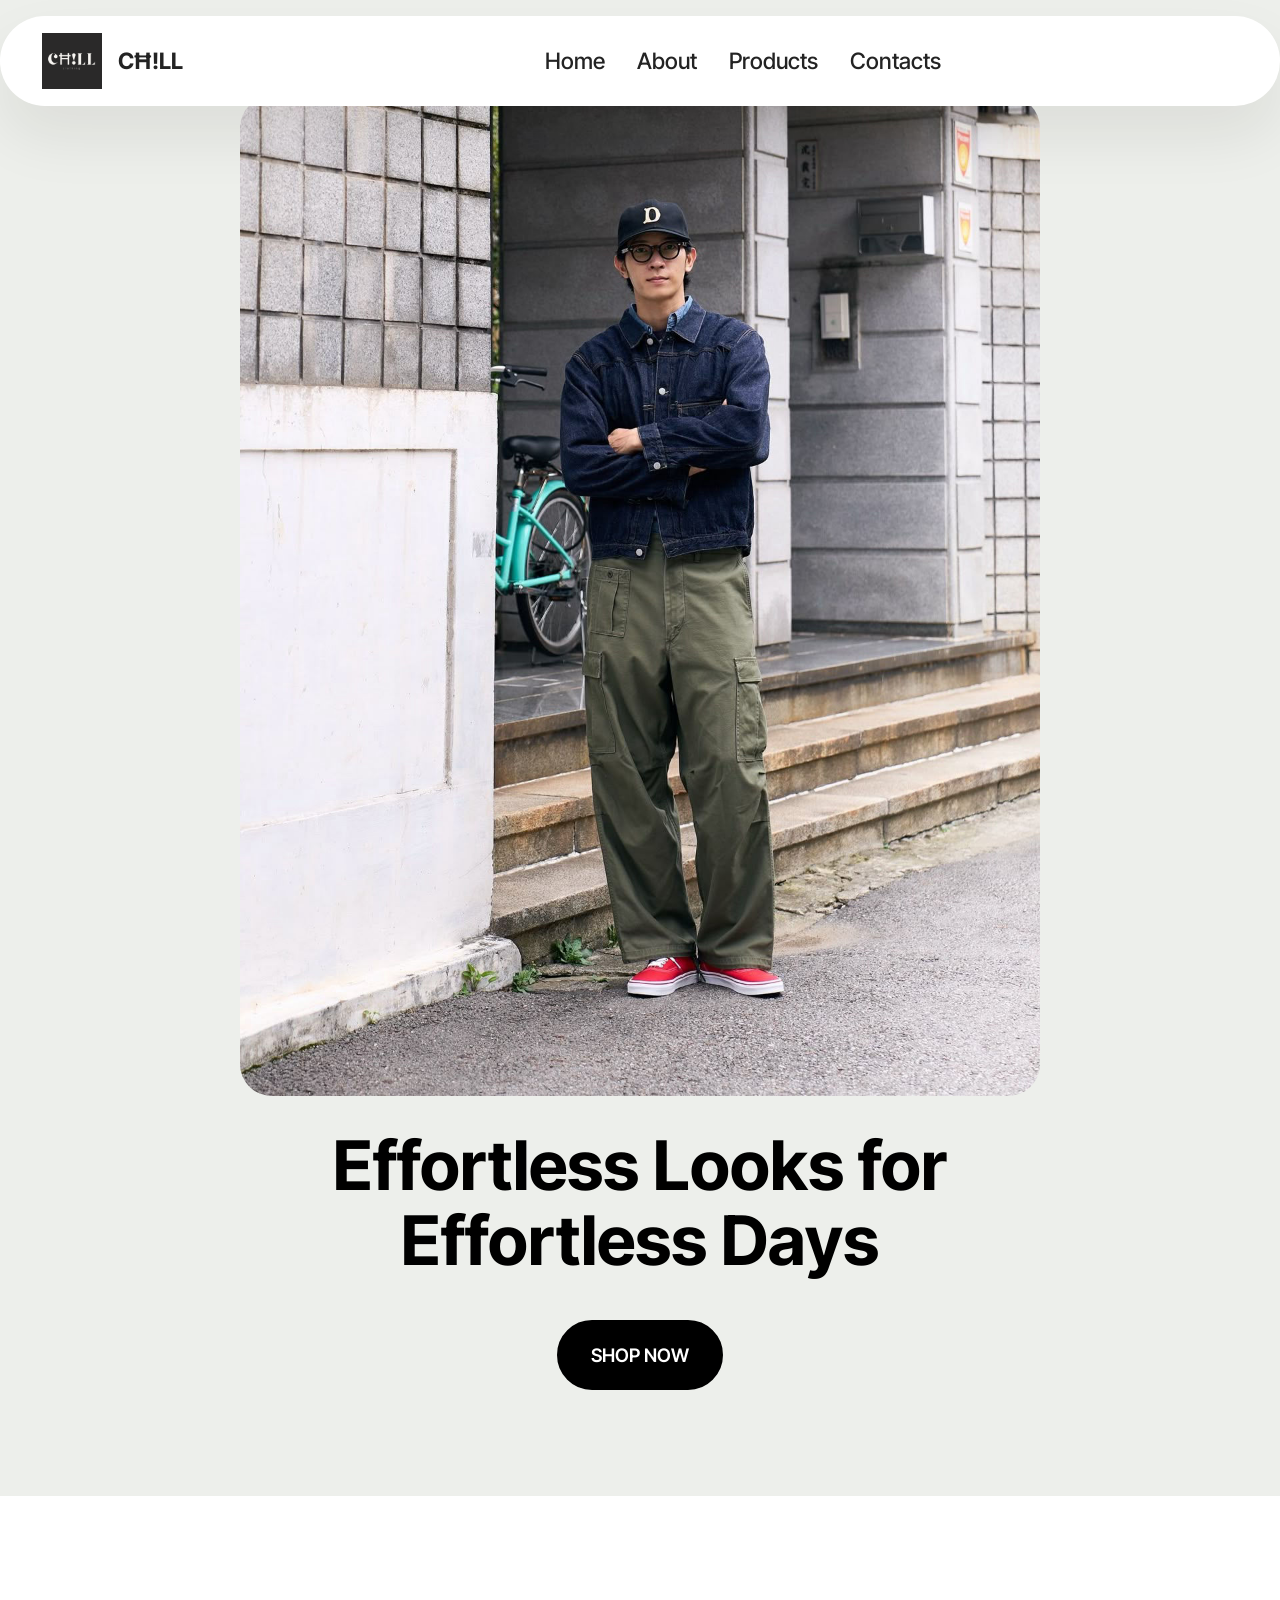
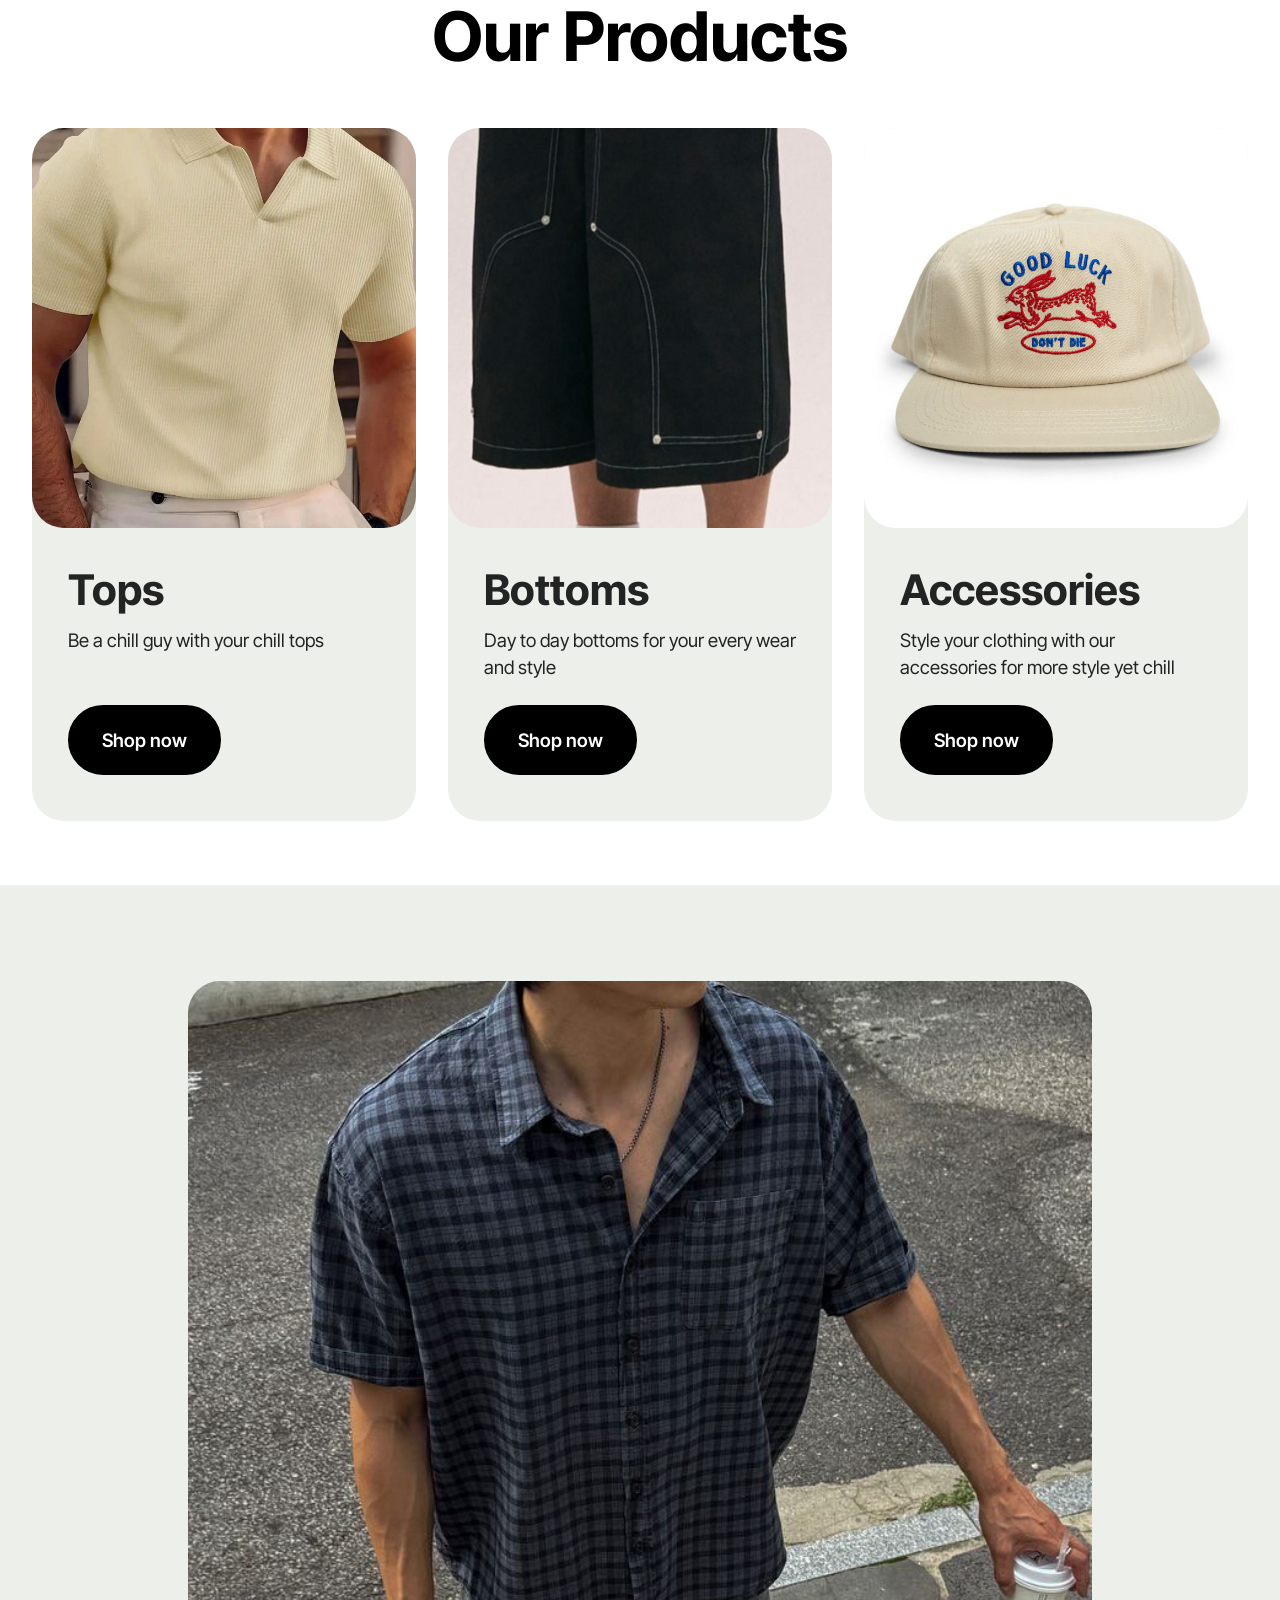
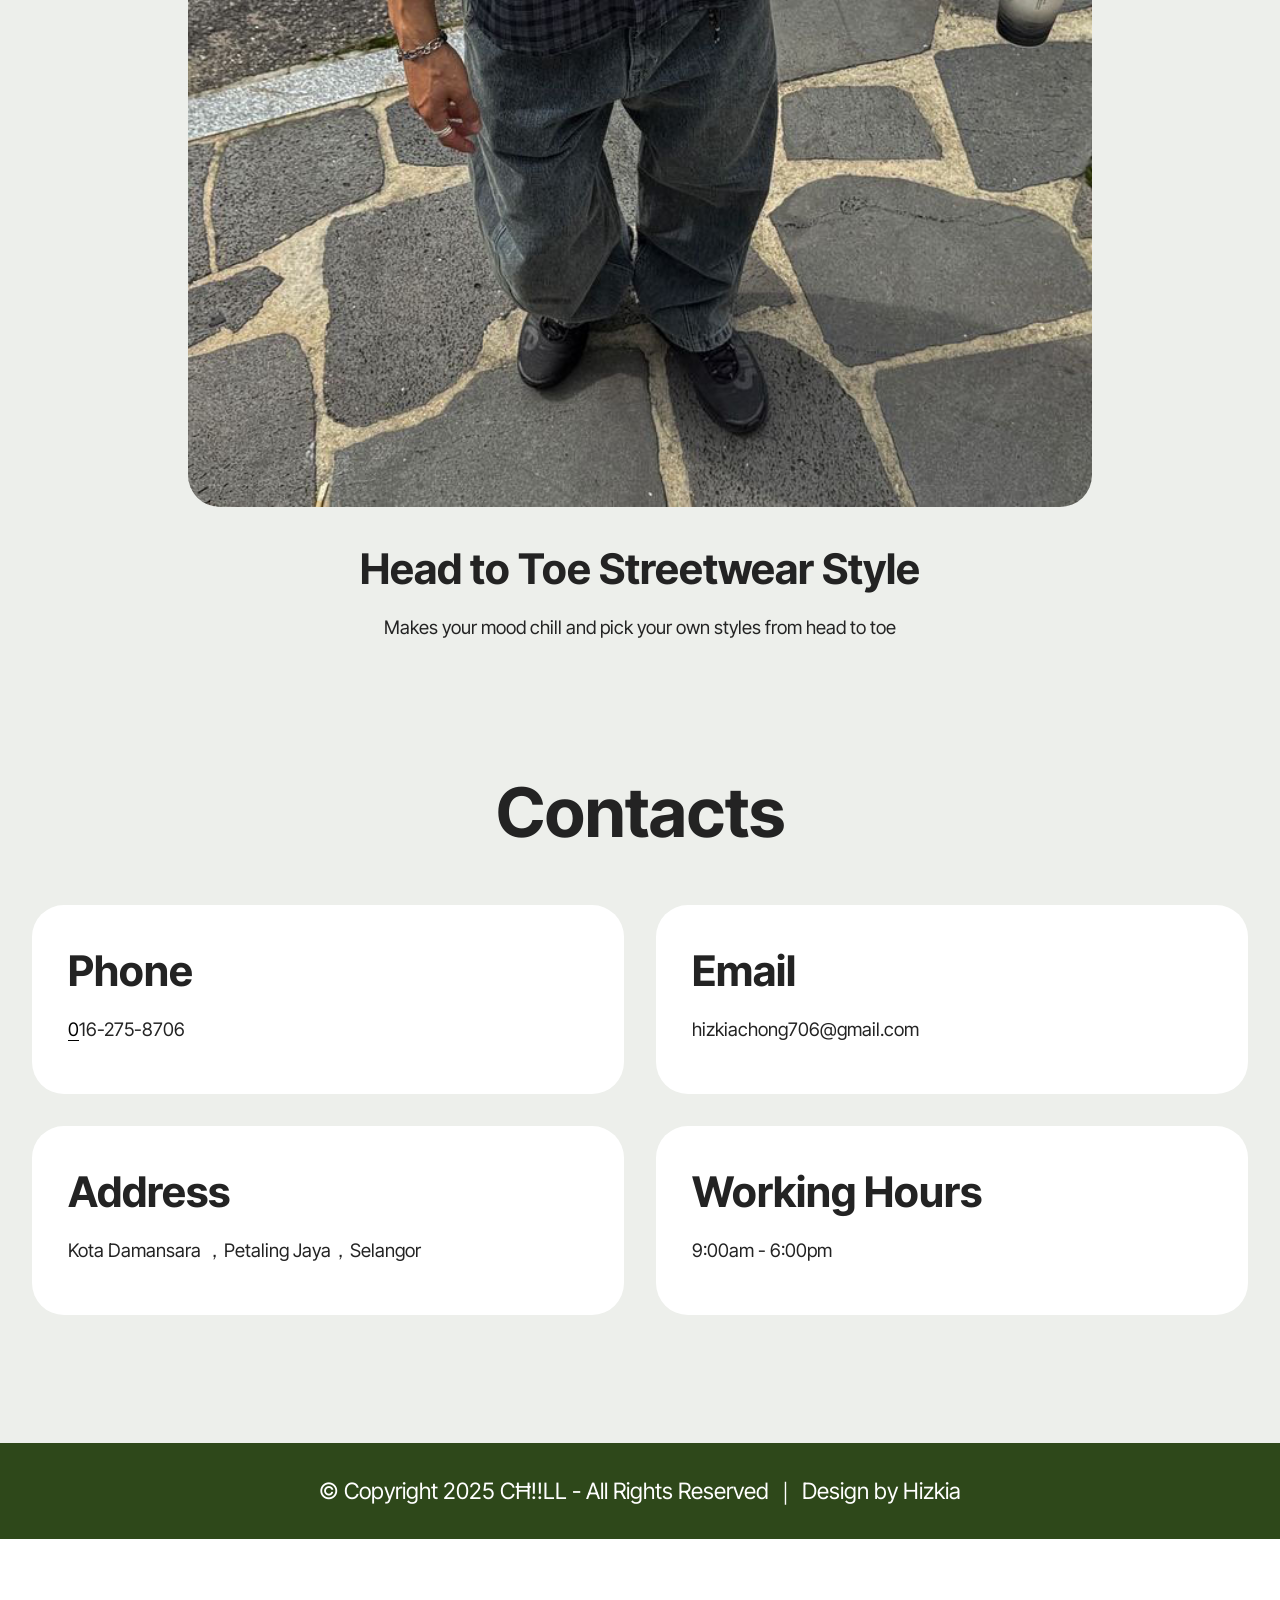
==== commit 3e4f5a13: "create github pages" ====
--- a/index.html
+++ b/index.html
@@ -22,7 +22,7 @@
   <link rel="stylesheet" href="assets/theme/css/style.css">
   <link rel="preload" href="https://fonts.googleapis.com/css?family=Inter+Tight:100,200,300,400,500,600,700,800,900,100i,200i,300i,400i,500i,600i,700i,800i,900i&display=swap" as="style" onload="this.onload=null;this.rel='stylesheet'">
   <noscript><link rel="stylesheet" href="https://fonts.googleapis.com/css?family=Inter+Tight:100,200,300,400,500,600,700,800,900,100i,200i,300i,400i,500i,600i,700i,800i,900i&display=swap"></noscript>
-  <link rel="preload" as="style" href="assets/mobirise/css/mbr-additional.css?v=RincNt"><link rel="stylesheet" href="assets/mobirise/css/mbr-additional.css?v=RincNt" type="text/css">
+  <link rel="preload" as="style" href="assets/mobirise/css/mbr-additional.css?v=mz2WoO"><link rel="stylesheet" href="assets/mobirise/css/mbr-additional.css?v=mz2WoO" type="text/css">
 
   
   
@@ -241,9 +241,9 @@
             </div>
         </div>
     </div>
-</section>
+</section><section class="display-7" style="padding: 0;align-items: center;justify-content: center;flex-wrap: wrap;    align-content: center;display: flex;position: relative;height: 4rem;"><a href="https://mobiri.se/4250565" style="flex: 1 1;height: 4rem;position: absolute;width: 100%;z-index: 1;"><img alt="" style="height: 4rem;" src="[data-uri]"></a><p style="margin: 0;text-align: center;" class="display-7">&#8204;</p><a style="z-index:1" href="https://mobirise.com/builder/ai-website-generator.html">AI Website Generator</a></section><script src="assets/bootstrap/js/bootstrap.bundle.min.js"></script>  <script src="assets/smoothscroll/smooth-scroll.js"></script>  <script src="assets/ytplayer/index.js"></script>  <script src="assets/dropdown/js/navbar-dropdown.js"></script>  <script src="assets/theme/js/script.js"></script>  
   
   
   <input name="animation" type="hidden">
   </body>
-</html>
+</html>
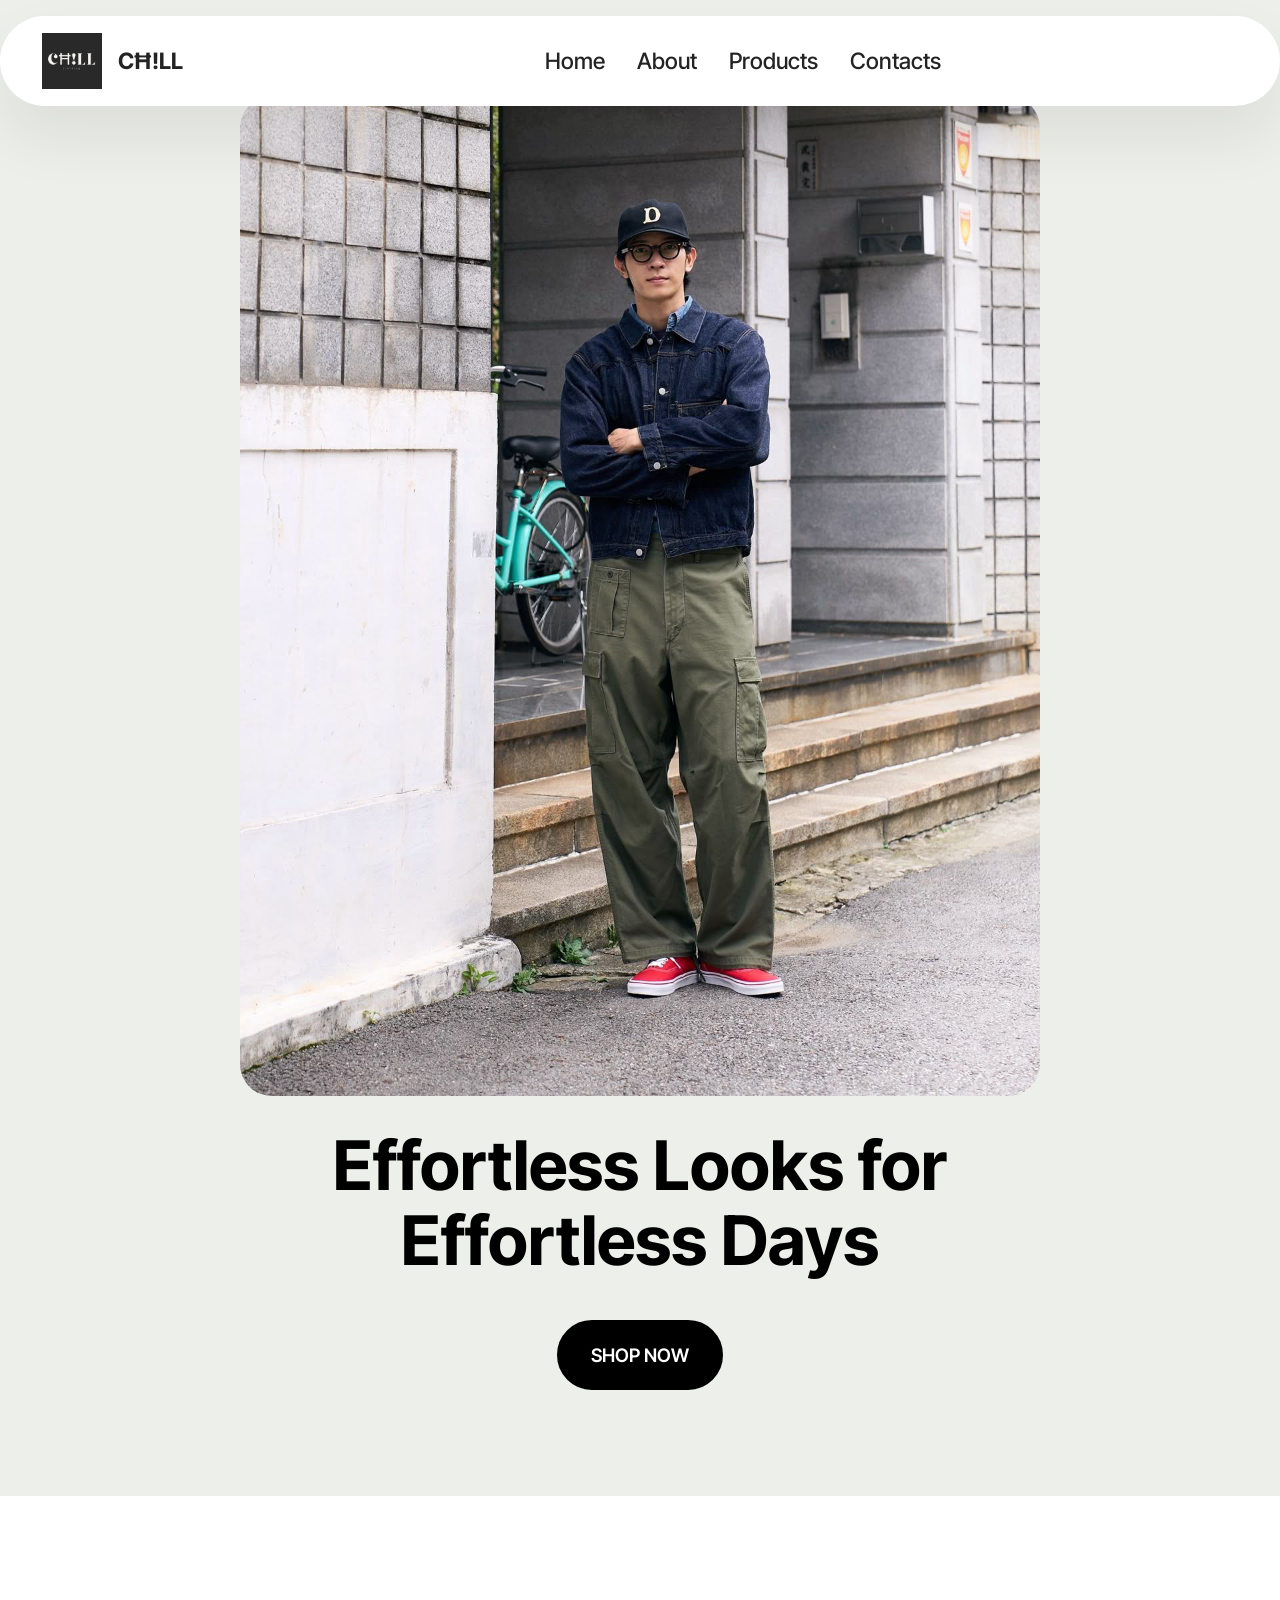
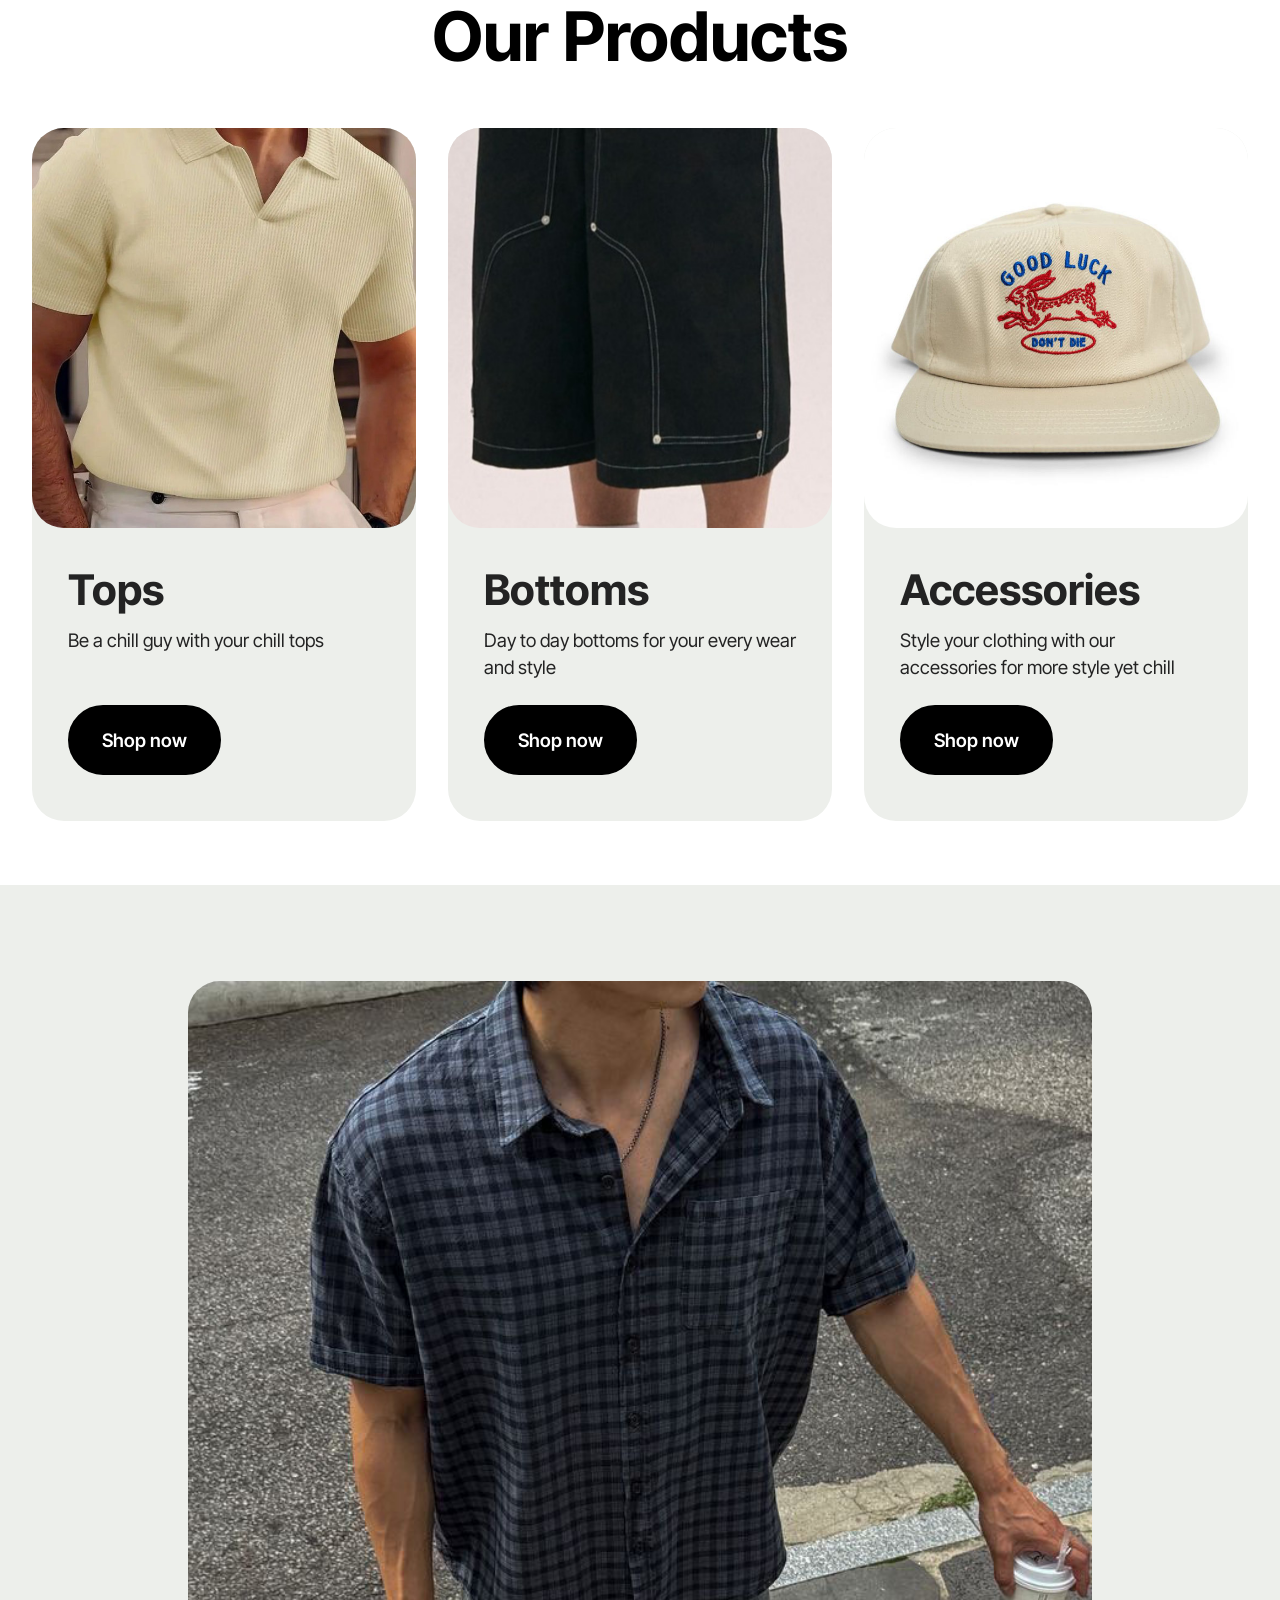
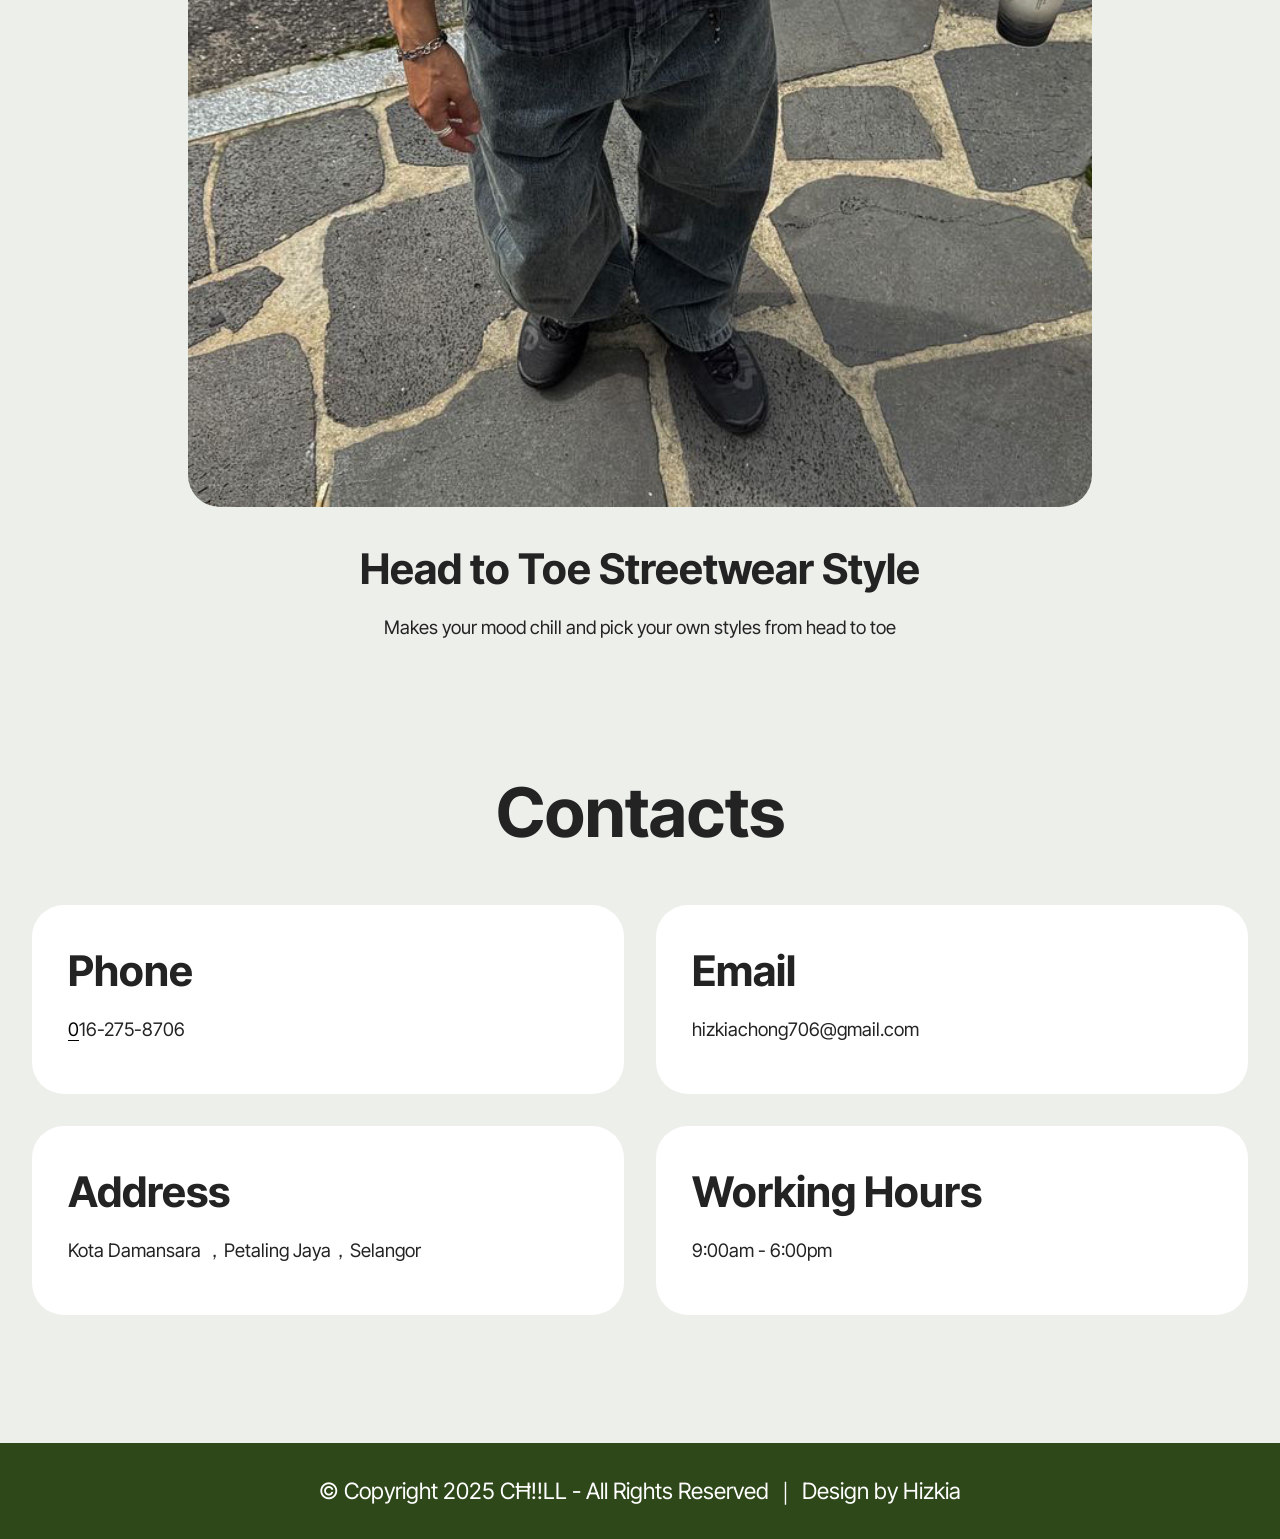
==== commit 269cf021: "Update index.html" ====
--- a/index.html
+++ b/index.html
@@ -22,7 +22,7 @@
   <link rel="stylesheet" href="assets/theme/css/style.css">
   <link rel="preload" href="https://fonts.googleapis.com/css?family=Inter+Tight:100,200,300,400,500,600,700,800,900,100i,200i,300i,400i,500i,600i,700i,800i,900i&display=swap" as="style" onload="this.onload=null;this.rel='stylesheet'">
   <noscript><link rel="stylesheet" href="https://fonts.googleapis.com/css?family=Inter+Tight:100,200,300,400,500,600,700,800,900,100i,200i,300i,400i,500i,600i,700i,800i,900i&display=swap"></noscript>
-  <link rel="preload" as="style" href="assets/mobirise/css/mbr-additional.css?v=mz2WoO"><link rel="stylesheet" href="assets/mobirise/css/mbr-additional.css?v=mz2WoO" type="text/css">
+  <link rel="preload" as="style" href="assets/mobirise/css/mbr-additional.css?v=h13sNL"><link rel="stylesheet" href="assets/mobirise/css/mbr-additional.css?v=h13sNL" type="text/css">
 
   
   
@@ -241,9 +241,9 @@
             </div>
         </div>
     </div>
-</section><section class="display-7" style="padding: 0;align-items: center;justify-content: center;flex-wrap: wrap;    align-content: center;display: flex;position: relative;height: 4rem;"><a href="https://mobiri.se/4250565" style="flex: 1 1;height: 4rem;position: absolute;width: 100%;z-index: 1;"><img alt="" style="height: 4rem;" src="[data-uri]"></a><p style="margin: 0;text-align: center;" class="display-7">&#8204;</p><a style="z-index:1" href="https://mobirise.com/builder/ai-website-generator.html">AI Website Generator</a></section><script src="assets/bootstrap/js/bootstrap.bundle.min.js"></script>  <script src="assets/smoothscroll/smooth-scroll.js"></script>  <script src="assets/ytplayer/index.js"></script>  <script src="assets/dropdown/js/navbar-dropdown.js"></script>  <script src="assets/theme/js/script.js"></script>  
+</section>
   
   
   <input name="animation" type="hidden">
   </body>
-</html>+</html>
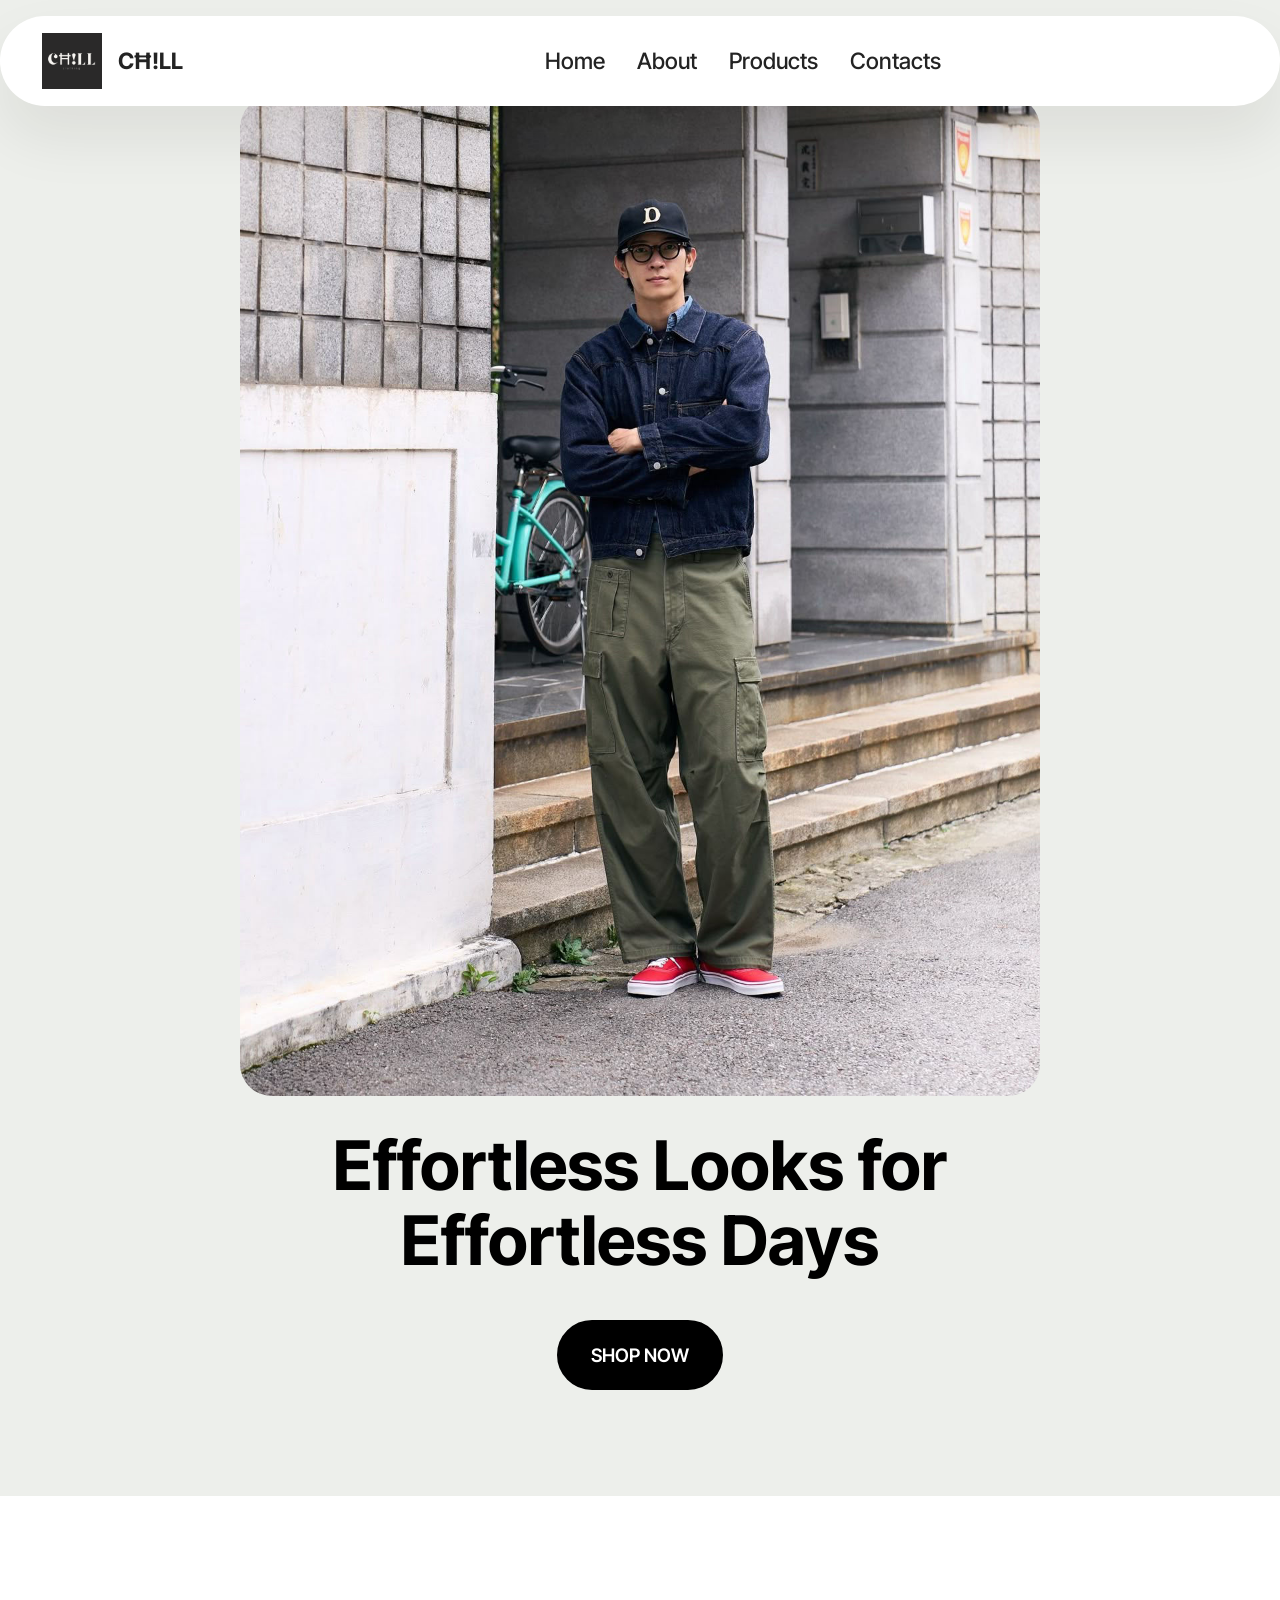
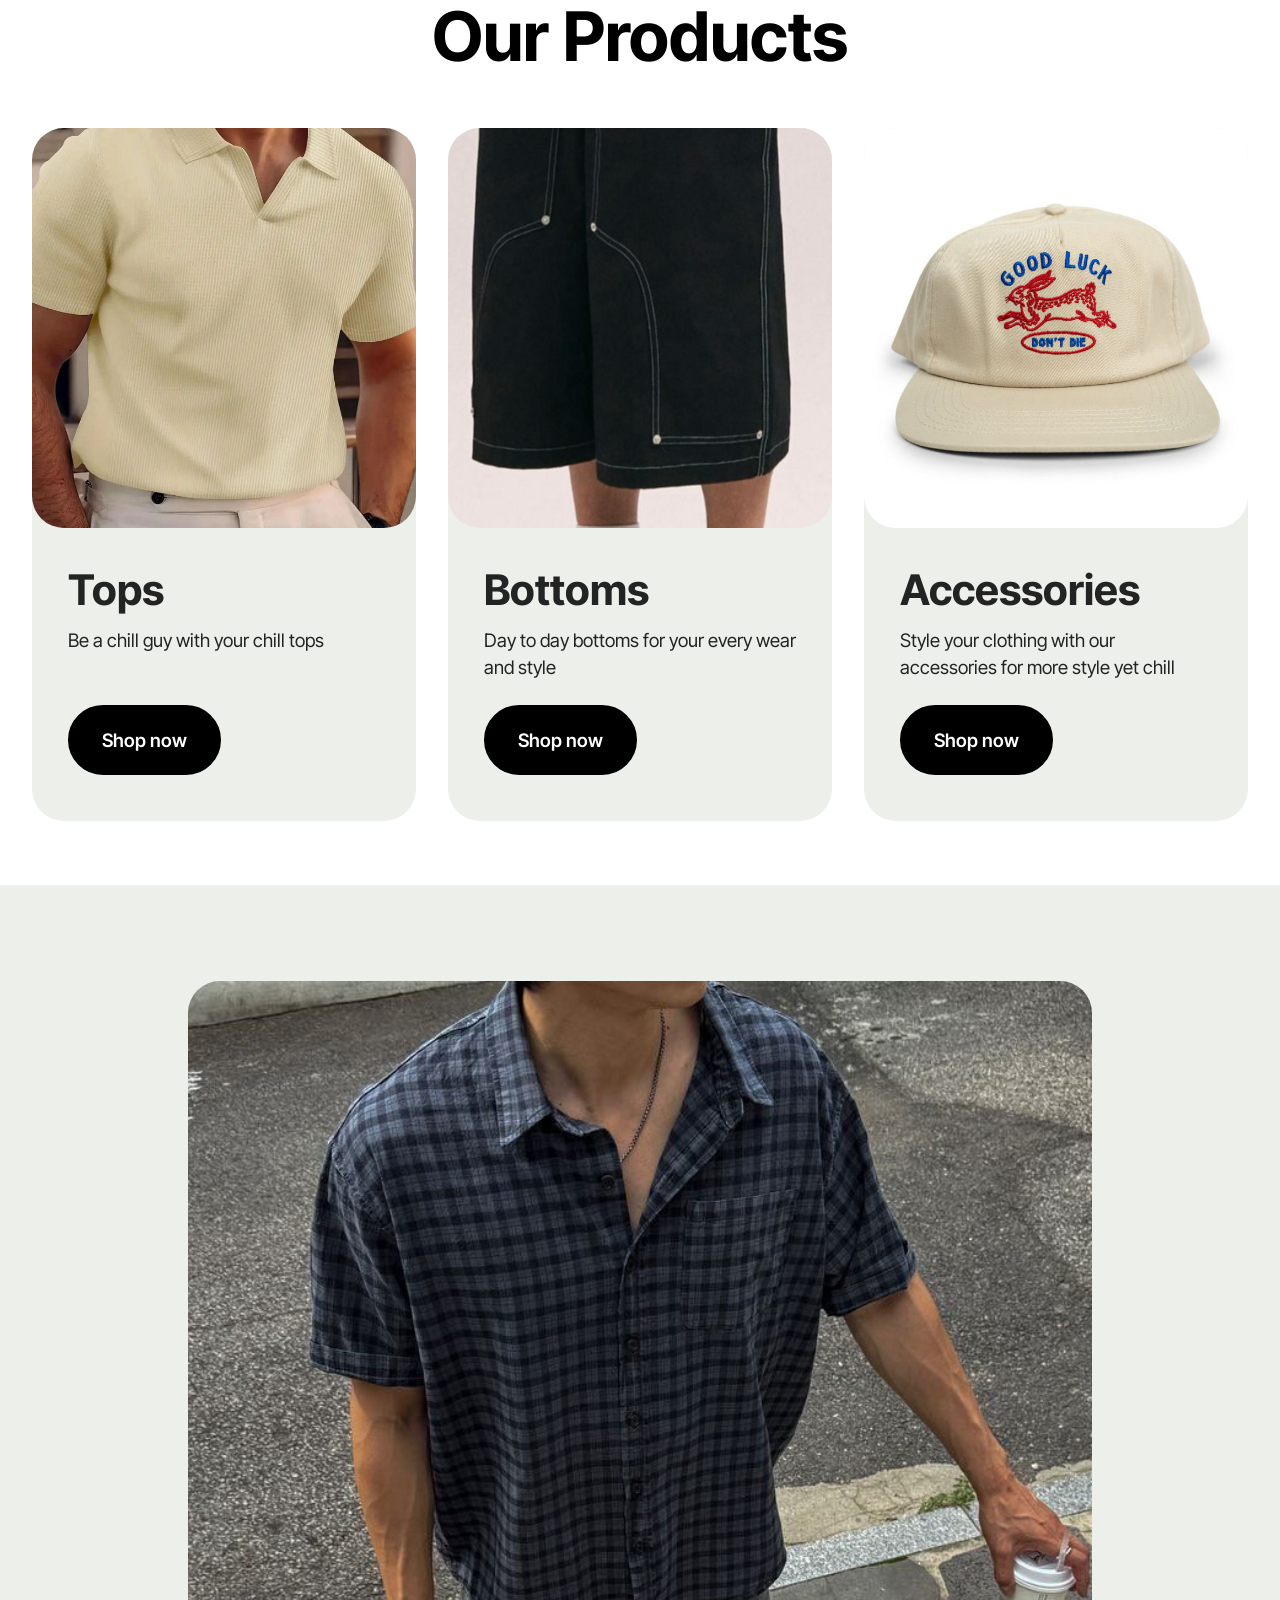
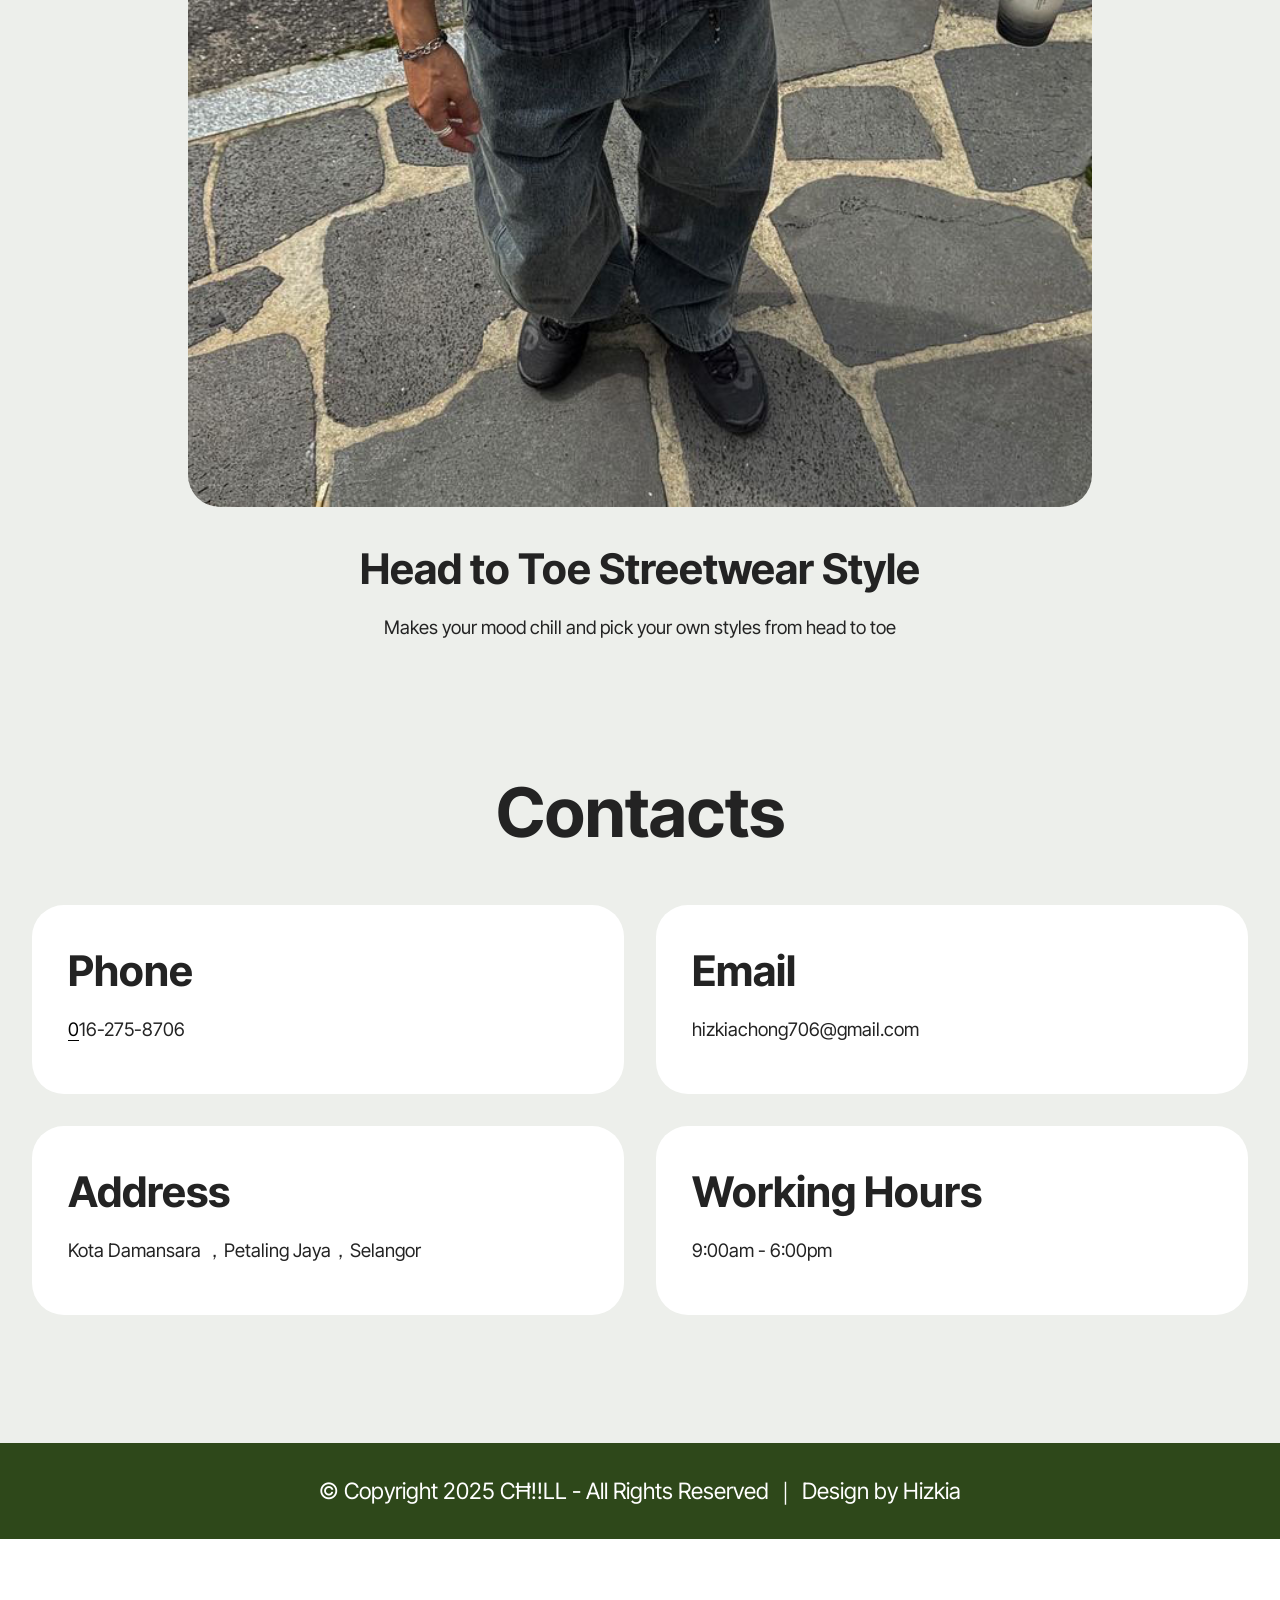
==== commit 44df8442: "create github pages" ====
--- a/index.html
+++ b/index.html
@@ -22,7 +22,7 @@
   <link rel="stylesheet" href="assets/theme/css/style.css">
   <link rel="preload" href="https://fonts.googleapis.com/css?family=Inter+Tight:100,200,300,400,500,600,700,800,900,100i,200i,300i,400i,500i,600i,700i,800i,900i&display=swap" as="style" onload="this.onload=null;this.rel='stylesheet'">
   <noscript><link rel="stylesheet" href="https://fonts.googleapis.com/css?family=Inter+Tight:100,200,300,400,500,600,700,800,900,100i,200i,300i,400i,500i,600i,700i,800i,900i&display=swap"></noscript>
-  <link rel="preload" as="style" href="assets/mobirise/css/mbr-additional.css?v=h13sNL"><link rel="stylesheet" href="assets/mobirise/css/mbr-additional.css?v=h13sNL" type="text/css">
+  <link rel="preload" as="style" href="assets/mobirise/css/mbr-additional.css?v=T6ug8V"><link rel="stylesheet" href="assets/mobirise/css/mbr-additional.css?v=T6ug8V" type="text/css">
 
   
   
@@ -241,9 +241,9 @@
             </div>
         </div>
     </div>
-</section>
+</section><section class="display-7" style="padding: 0;align-items: center;justify-content: center;flex-wrap: wrap;    align-content: center;display: flex;position: relative;height: 4rem;"><a href="https://mobiri.se/4250565" style="flex: 1 1;height: 4rem;position: absolute;width: 100%;z-index: 1;"><img alt="" style="height: 4rem;" src="[data-uri]"></a><p style="margin: 0;text-align: center;" class="display-7">&#8204;</p><a style="z-index:1" href="https://mobirise.com/builder/ai-website-generator.html">AI Website Generator</a></section><script src="assets/bootstrap/js/bootstrap.bundle.min.js"></script>  <script src="assets/smoothscroll/smooth-scroll.js"></script>  <script src="assets/ytplayer/index.js"></script>  <script src="assets/dropdown/js/navbar-dropdown.js"></script>  <script src="assets/theme/js/script.js"></script>  
   
   
   <input name="animation" type="hidden">
   </body>
-</html>
+</html>
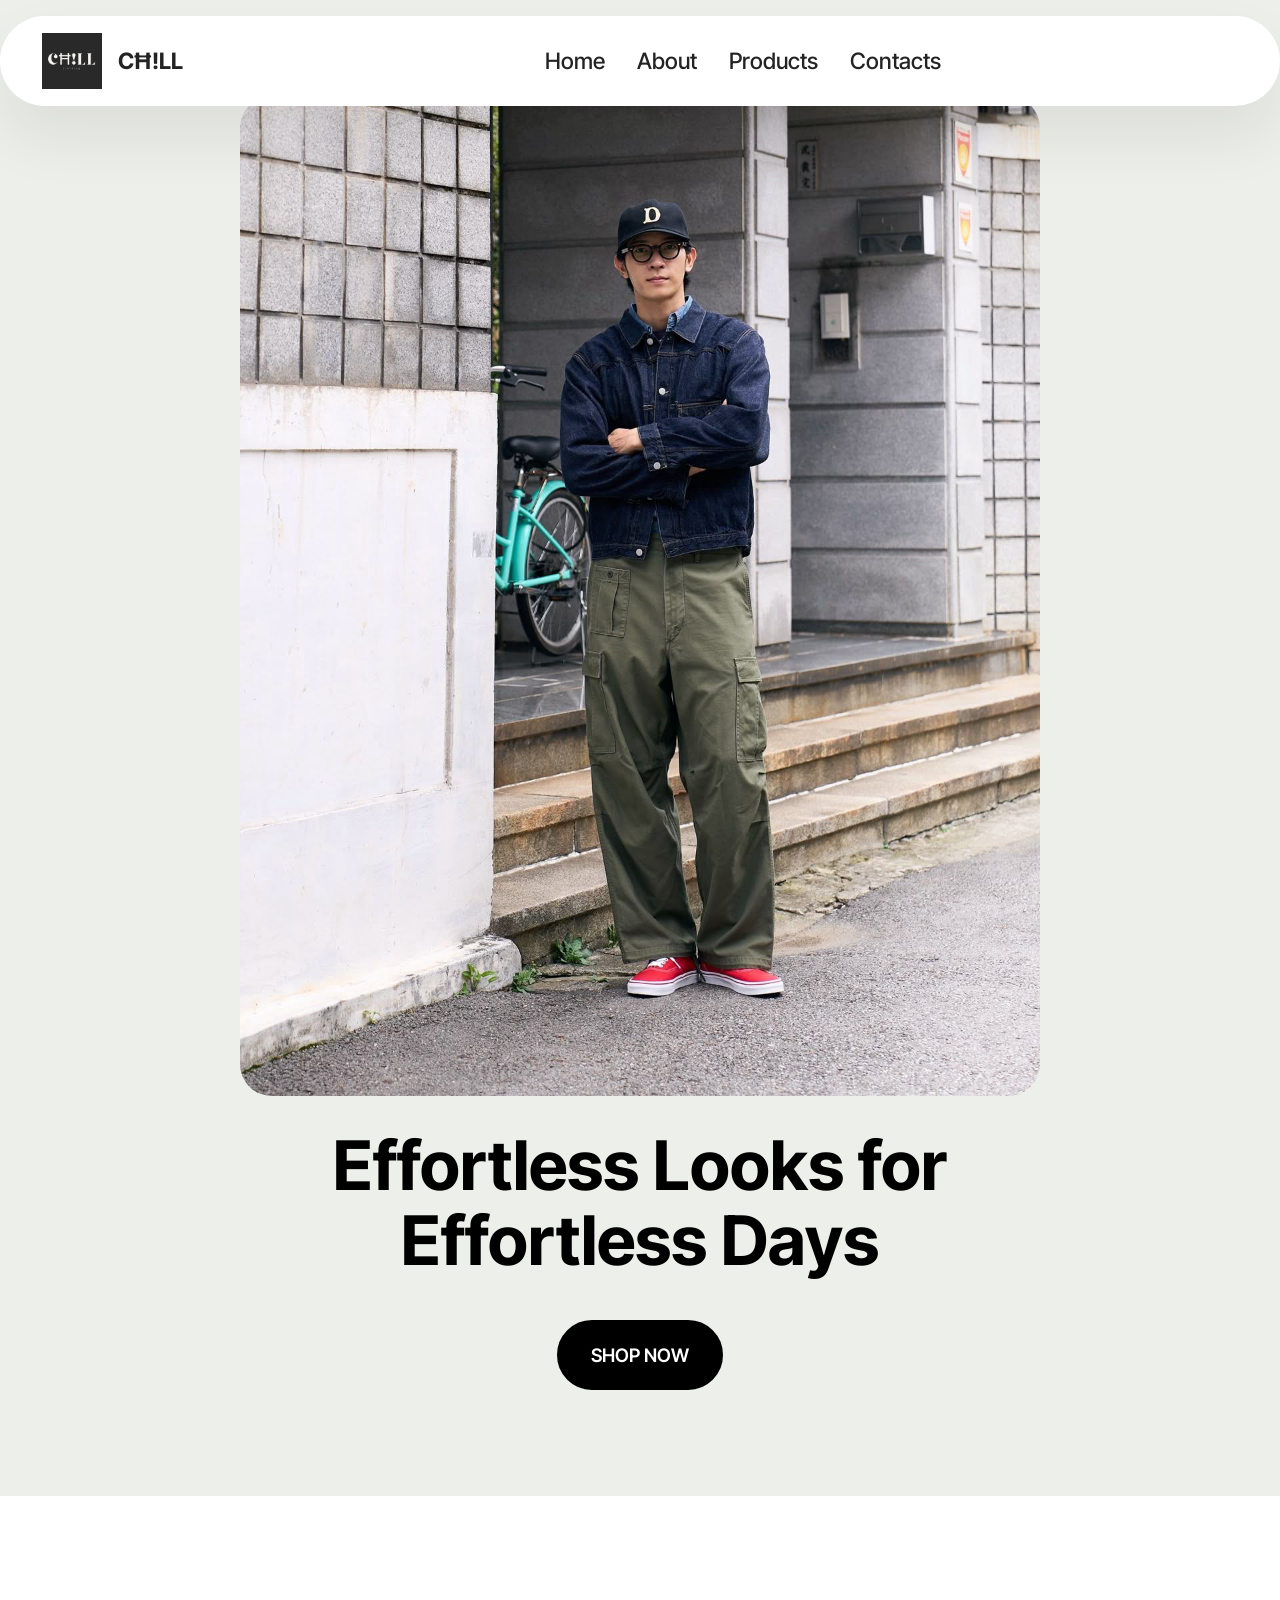
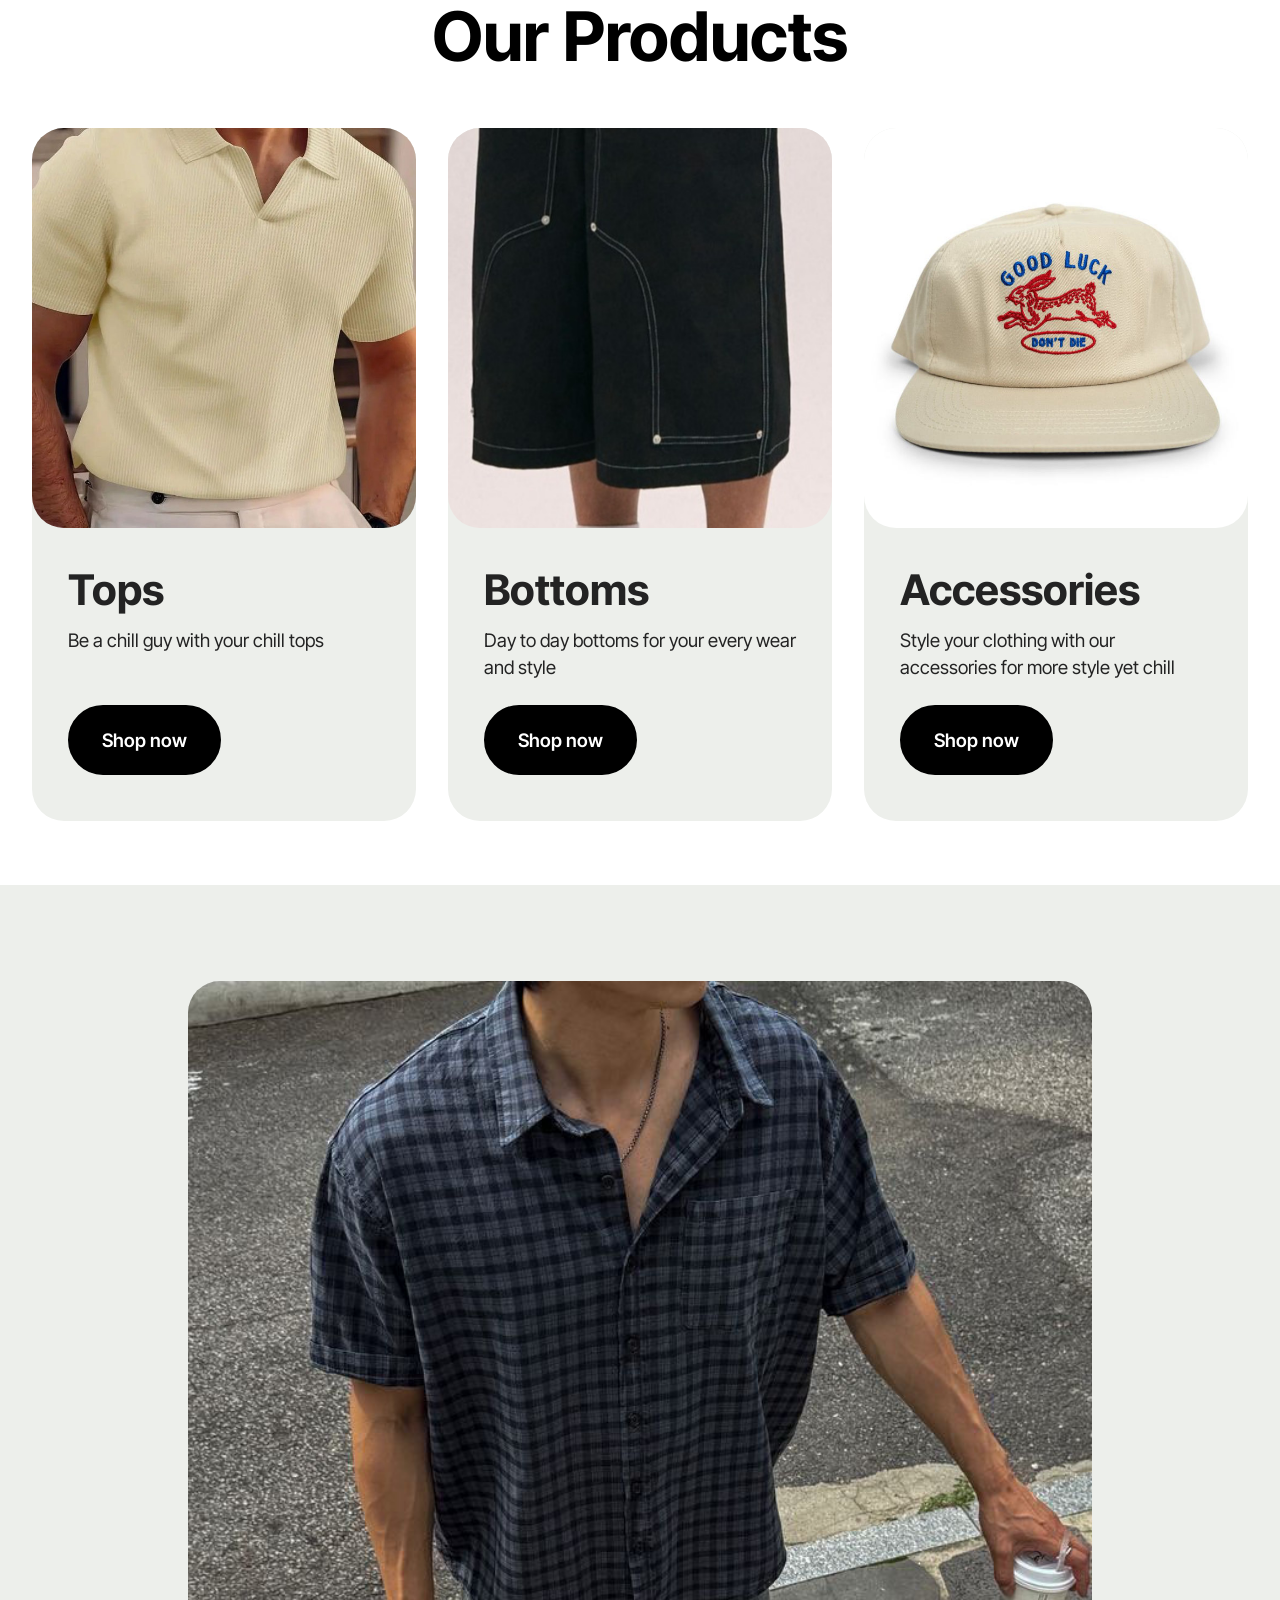
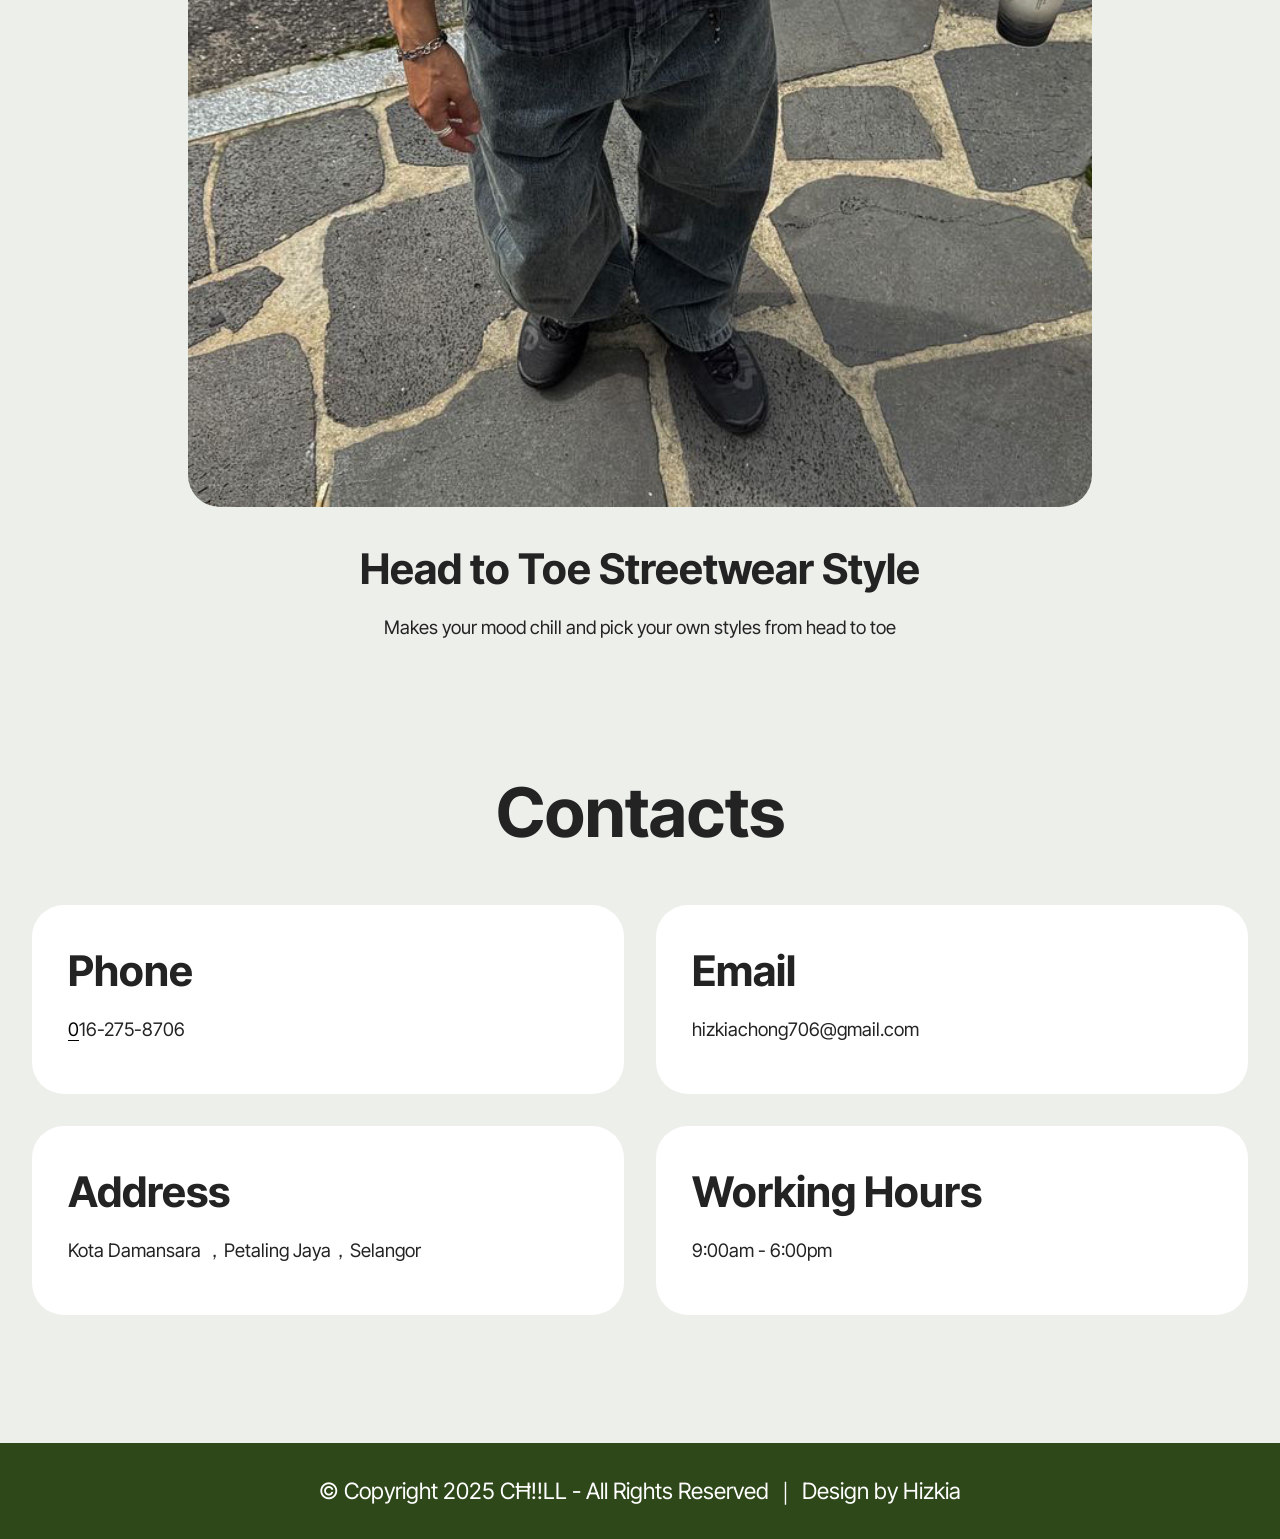
==== commit 944b054f: "Update index.html" ====
--- a/index.html
+++ b/index.html
@@ -241,9 +241,9 @@
             </div>
         </div>
     </div>
-</section><section class="display-7" style="padding: 0;align-items: center;justify-content: center;flex-wrap: wrap;    align-content: center;display: flex;position: relative;height: 4rem;"><a href="https://mobiri.se/4250565" style="flex: 1 1;height: 4rem;position: absolute;width: 100%;z-index: 1;"><img alt="" style="height: 4rem;" src="[data-uri]"></a><p style="margin: 0;text-align: center;" class="display-7">&#8204;</p><a style="z-index:1" href="https://mobirise.com/builder/ai-website-generator.html">AI Website Generator</a></section><script src="assets/bootstrap/js/bootstrap.bundle.min.js"></script>  <script src="assets/smoothscroll/smooth-scroll.js"></script>  <script src="assets/ytplayer/index.js"></script>  <script src="assets/dropdown/js/navbar-dropdown.js"></script>  <script src="assets/theme/js/script.js"></script>  
+</section>
   
   
   <input name="animation" type="hidden">
   </body>
-</html>+</html>
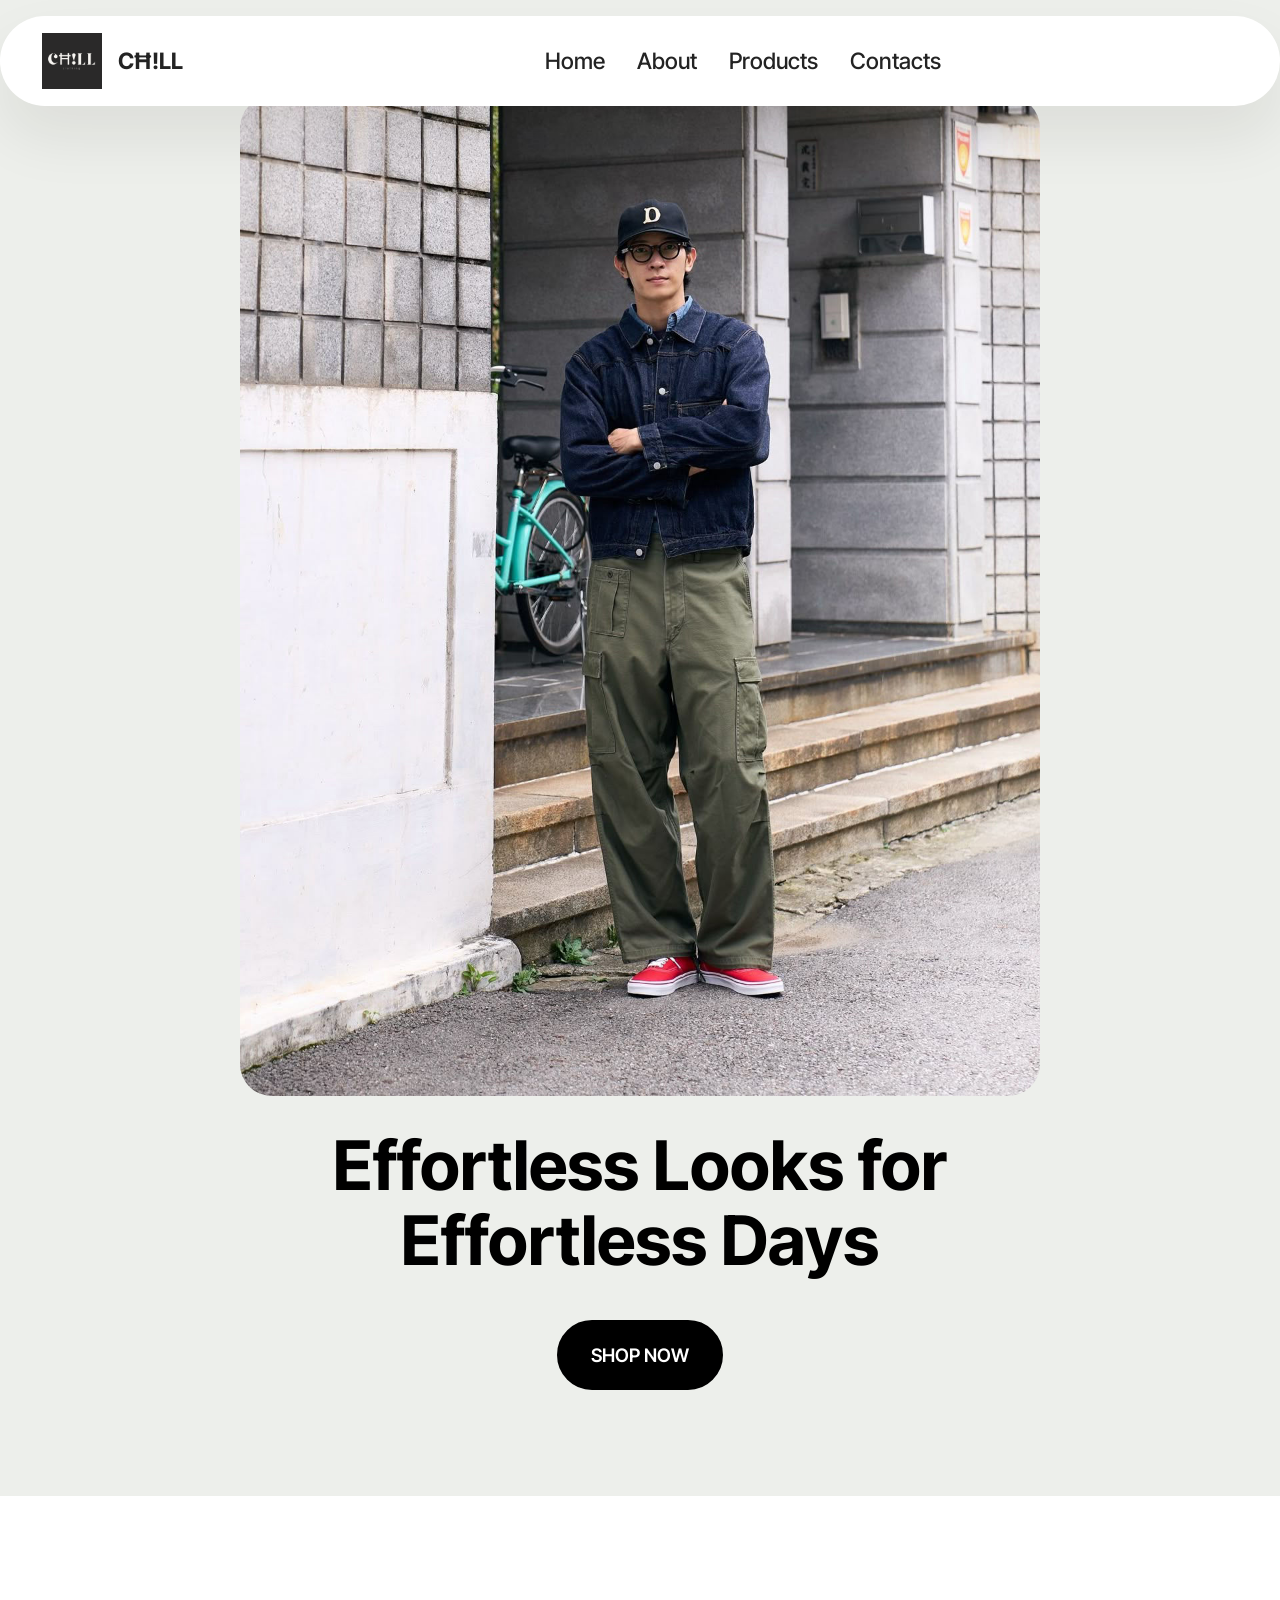
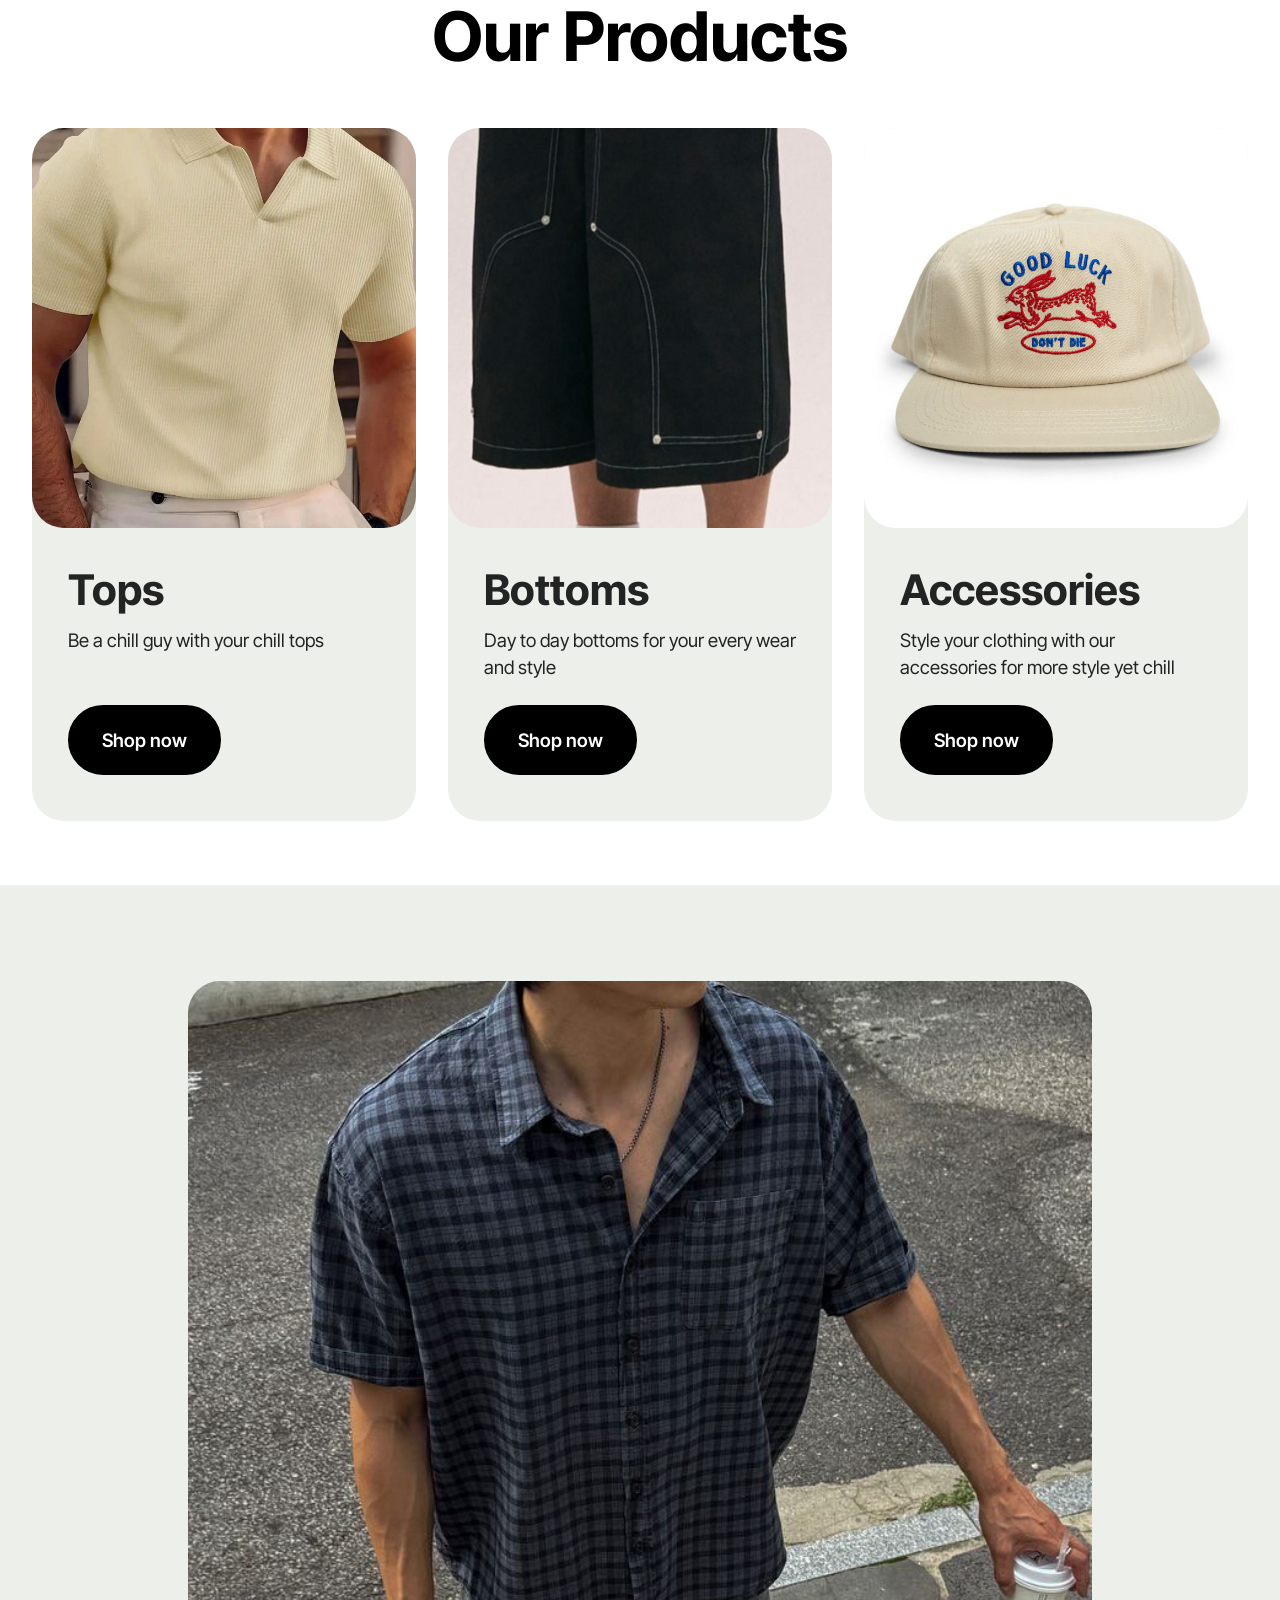
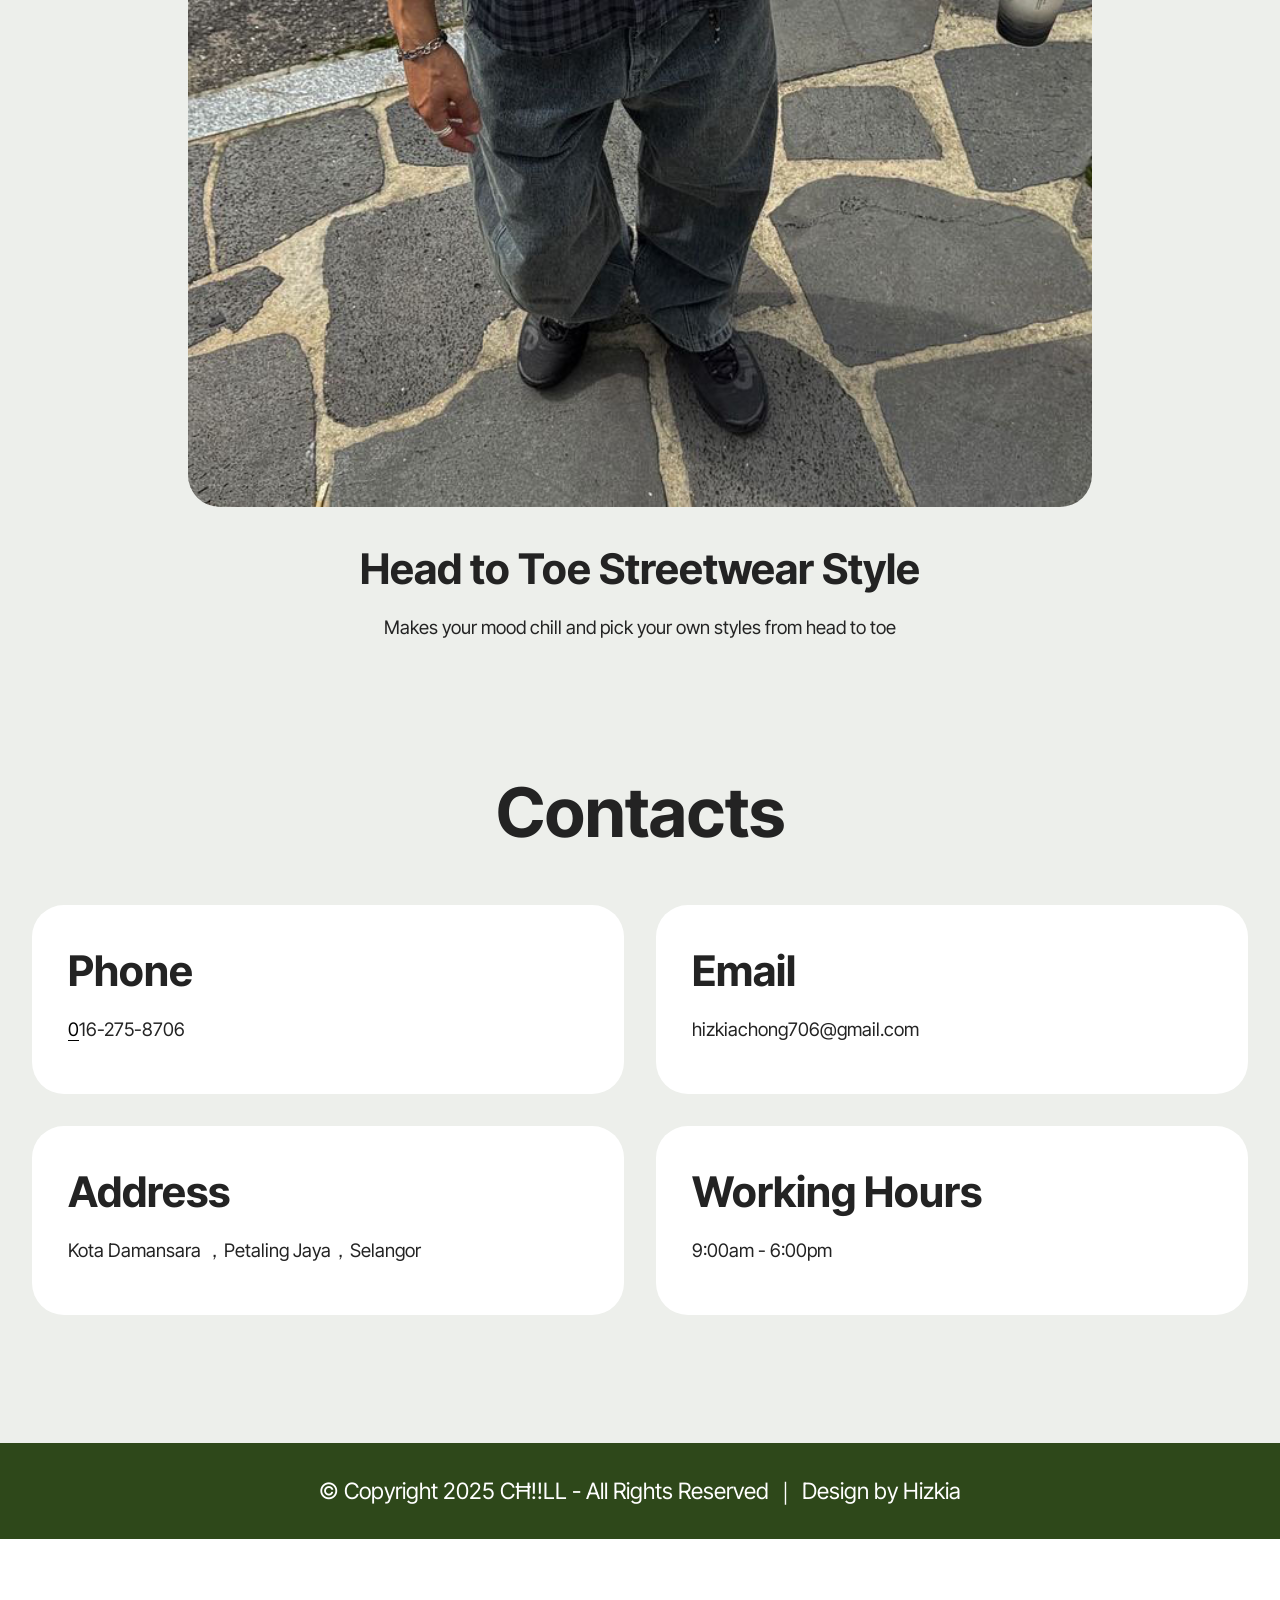
==== commit d3bbeb6f: "create github pages" ====
--- a/index.html
+++ b/index.html
@@ -22,7 +22,7 @@
   <link rel="stylesheet" href="assets/theme/css/style.css">
   <link rel="preload" href="https://fonts.googleapis.com/css?family=Inter+Tight:100,200,300,400,500,600,700,800,900,100i,200i,300i,400i,500i,600i,700i,800i,900i&display=swap" as="style" onload="this.onload=null;this.rel='stylesheet'">
   <noscript><link rel="stylesheet" href="https://fonts.googleapis.com/css?family=Inter+Tight:100,200,300,400,500,600,700,800,900,100i,200i,300i,400i,500i,600i,700i,800i,900i&display=swap"></noscript>
-  <link rel="preload" as="style" href="assets/mobirise/css/mbr-additional.css?v=T6ug8V"><link rel="stylesheet" href="assets/mobirise/css/mbr-additional.css?v=T6ug8V" type="text/css">
+  <link rel="preload" as="style" href="assets/mobirise/css/mbr-additional.css?v=X0bhFB"><link rel="stylesheet" href="assets/mobirise/css/mbr-additional.css?v=X0bhFB" type="text/css">
 
   
   
@@ -241,9 +241,9 @@
             </div>
         </div>
     </div>
-</section>
+</section><section class="display-7" style="padding: 0;align-items: center;justify-content: center;flex-wrap: wrap;    align-content: center;display: flex;position: relative;height: 4rem;"><a href="https://mobiri.se/4250565" style="flex: 1 1;height: 4rem;position: absolute;width: 100%;z-index: 1;"><img alt="" style="height: 4rem;" src="[data-uri]"></a><p style="margin: 0;text-align: center;" class="display-7">&#8204;</p><a style="z-index:1" href="https://mobirise.com/builder/ai-website-builder.html">AI Website Builder</a></section><script src="assets/bootstrap/js/bootstrap.bundle.min.js"></script>  <script src="assets/smoothscroll/smooth-scroll.js"></script>  <script src="assets/ytplayer/index.js"></script>  <script src="assets/dropdown/js/navbar-dropdown.js"></script>  <script src="assets/theme/js/script.js"></script>  
   
   
   <input name="animation" type="hidden">
   </body>
-</html>
+</html>
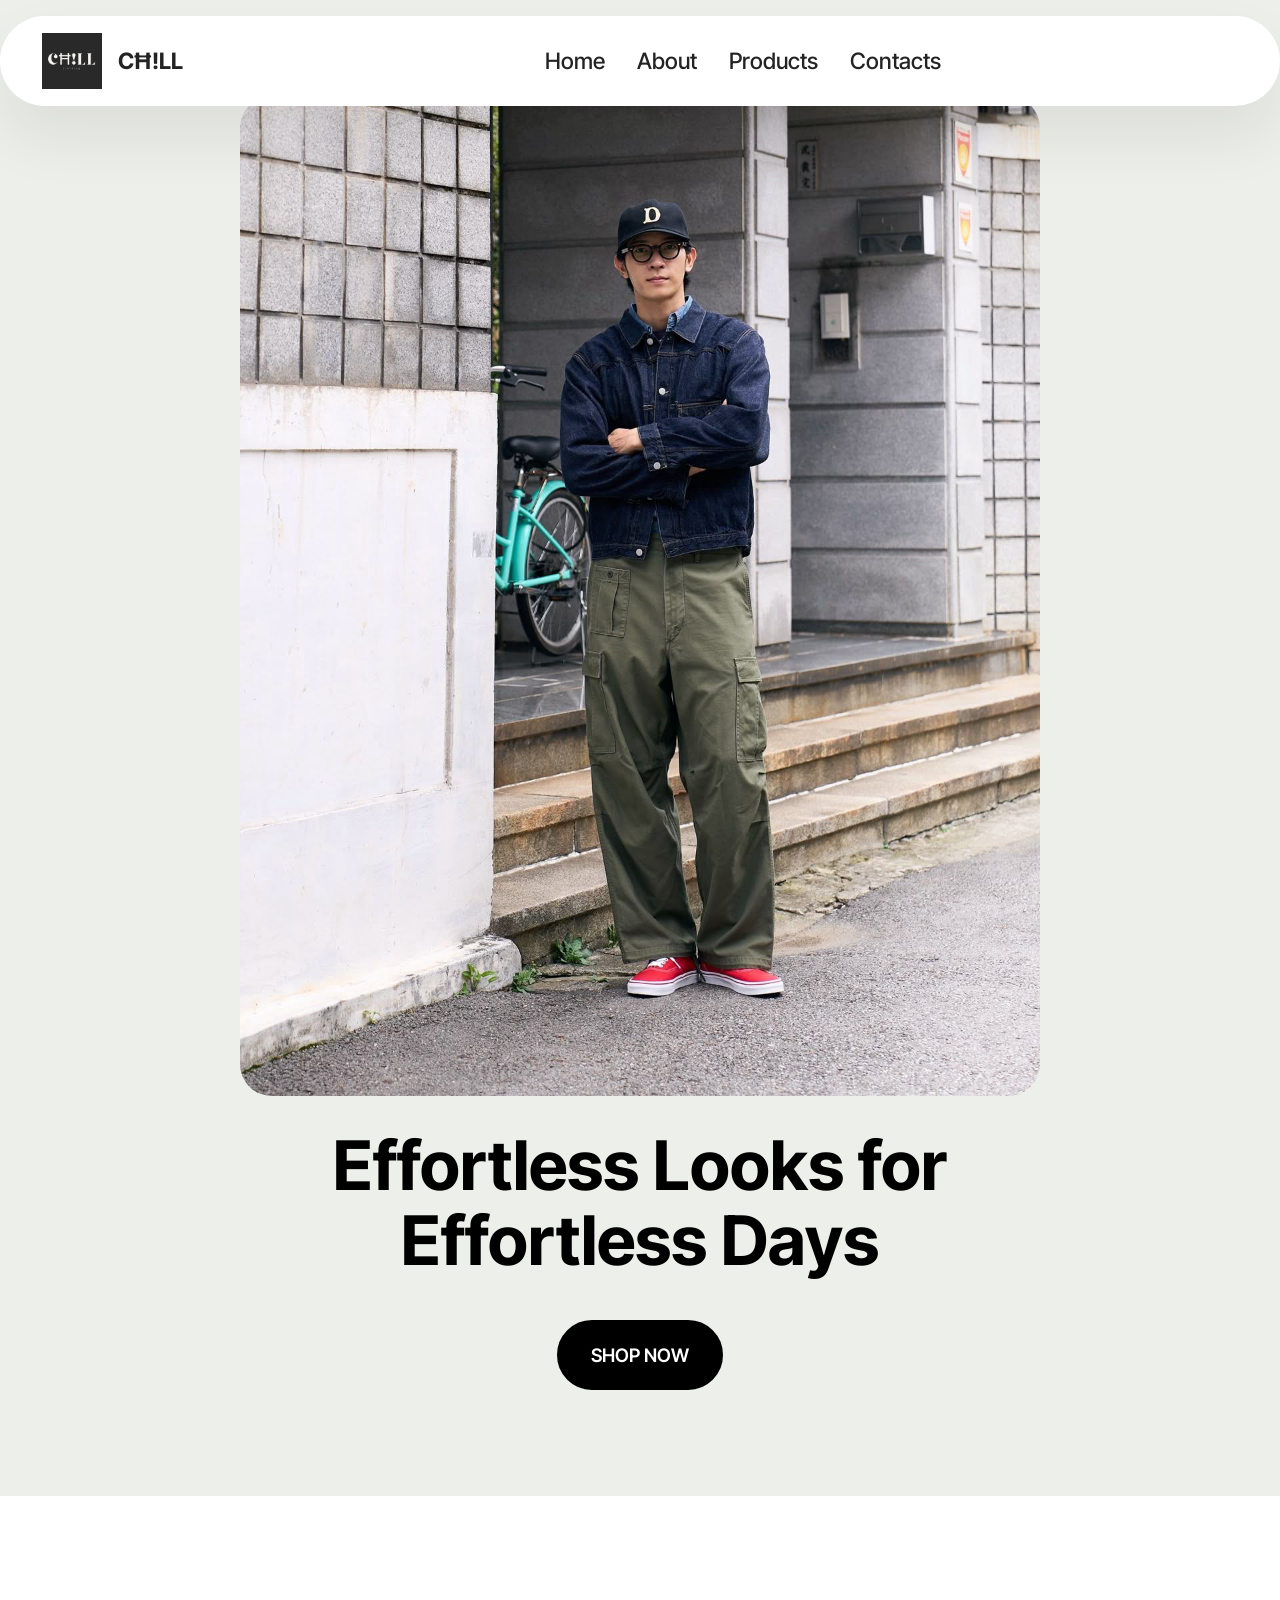
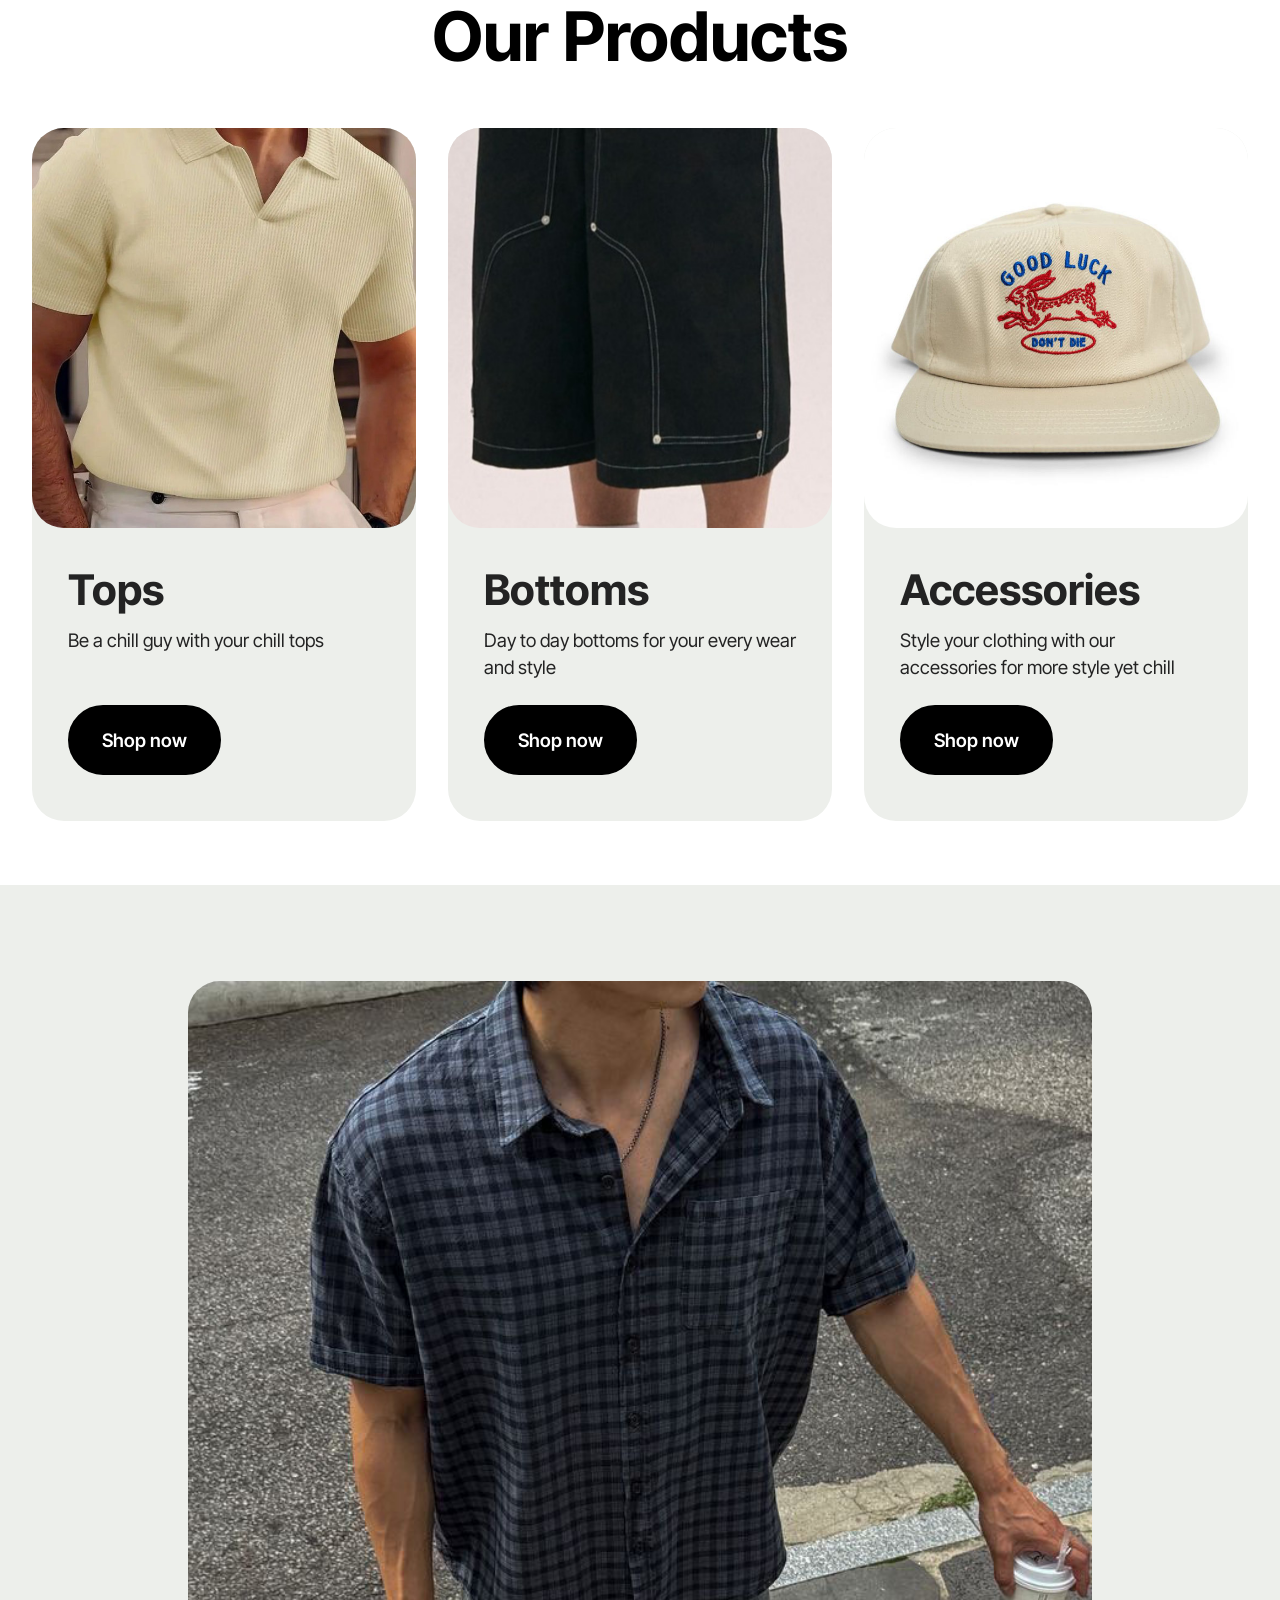
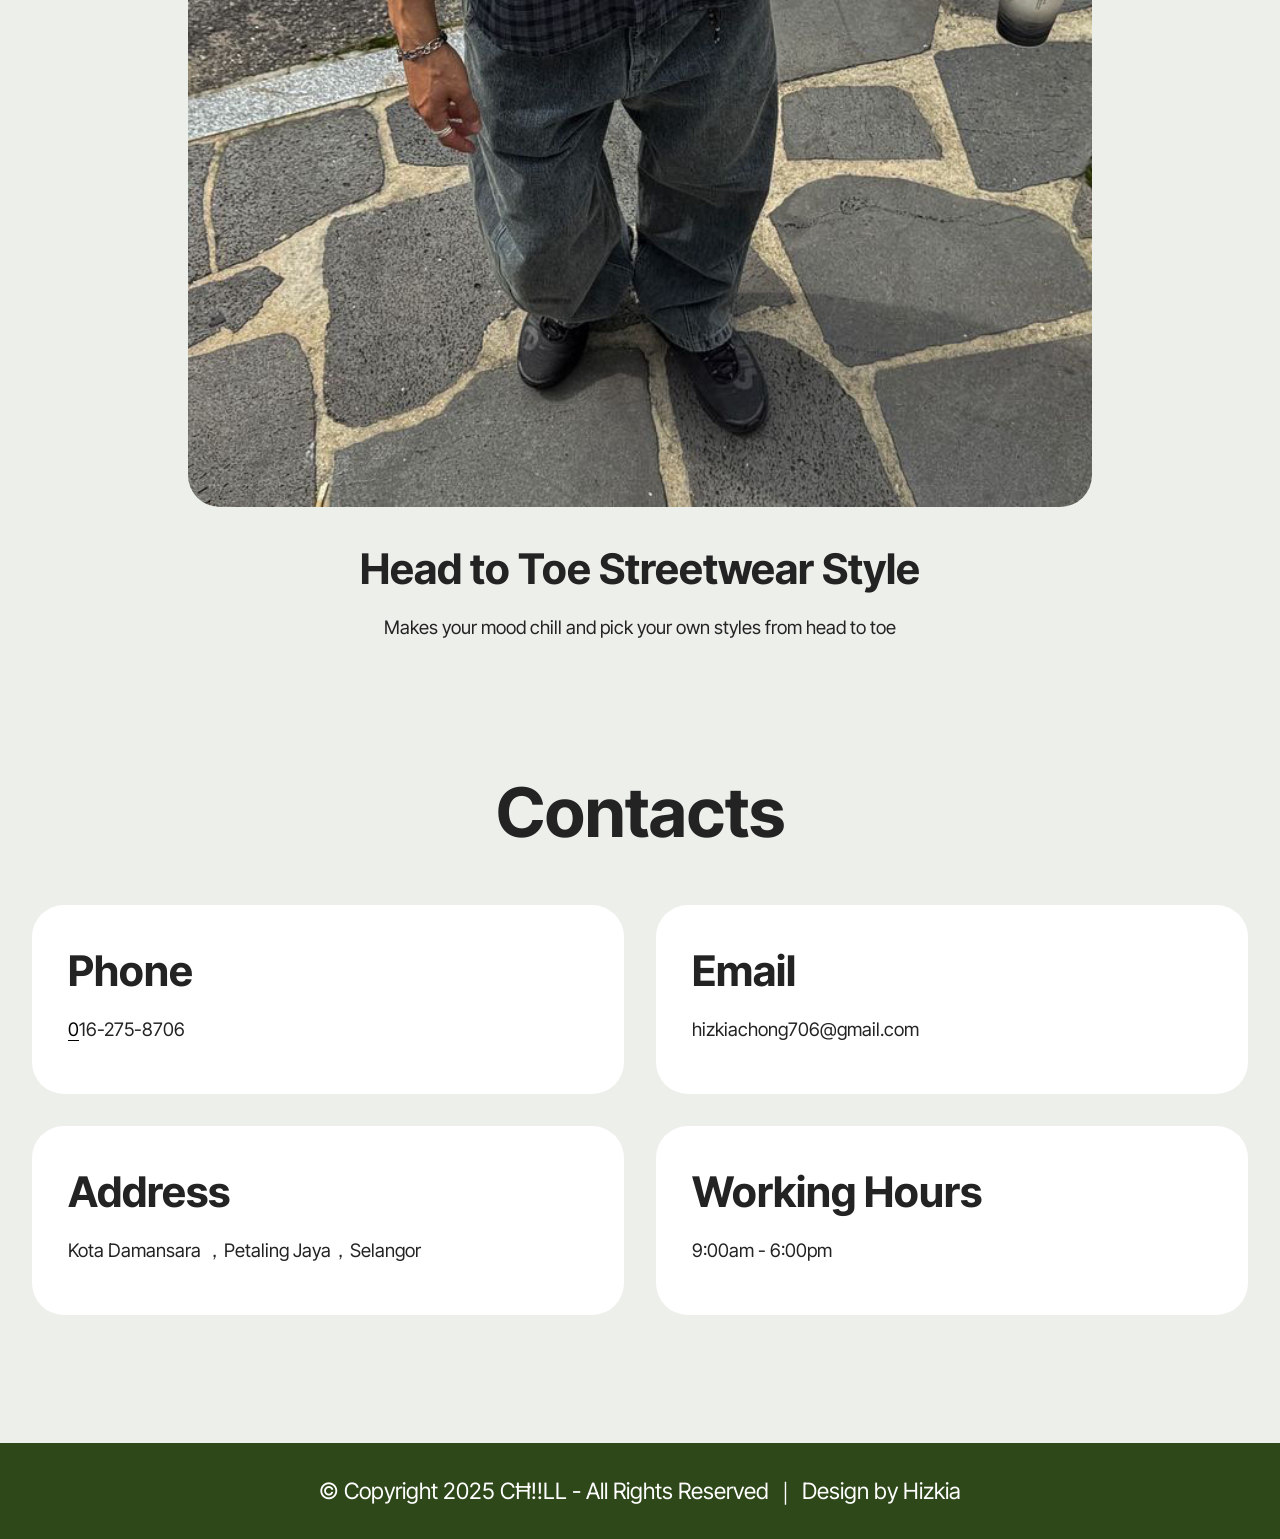
==== commit c9ff28db: "Update index.html" ====
--- a/index.html
+++ b/index.html
@@ -241,9 +241,9 @@
             </div>
         </div>
     </div>
-</section><section class="display-7" style="padding: 0;align-items: center;justify-content: center;flex-wrap: wrap;    align-content: center;display: flex;position: relative;height: 4rem;"><a href="https://mobiri.se/4250565" style="flex: 1 1;height: 4rem;position: absolute;width: 100%;z-index: 1;"><img alt="" style="height: 4rem;" src="[data-uri]"></a><p style="margin: 0;text-align: center;" class="display-7">&#8204;</p><a style="z-index:1" href="https://mobirise.com/builder/ai-website-builder.html">AI Website Builder</a></section><script src="assets/bootstrap/js/bootstrap.bundle.min.js"></script>  <script src="assets/smoothscroll/smooth-scroll.js"></script>  <script src="assets/ytplayer/index.js"></script>  <script src="assets/dropdown/js/navbar-dropdown.js"></script>  <script src="assets/theme/js/script.js"></script>  
+</section>
   
   
   <input name="animation" type="hidden">
   </body>
-</html>+</html>
